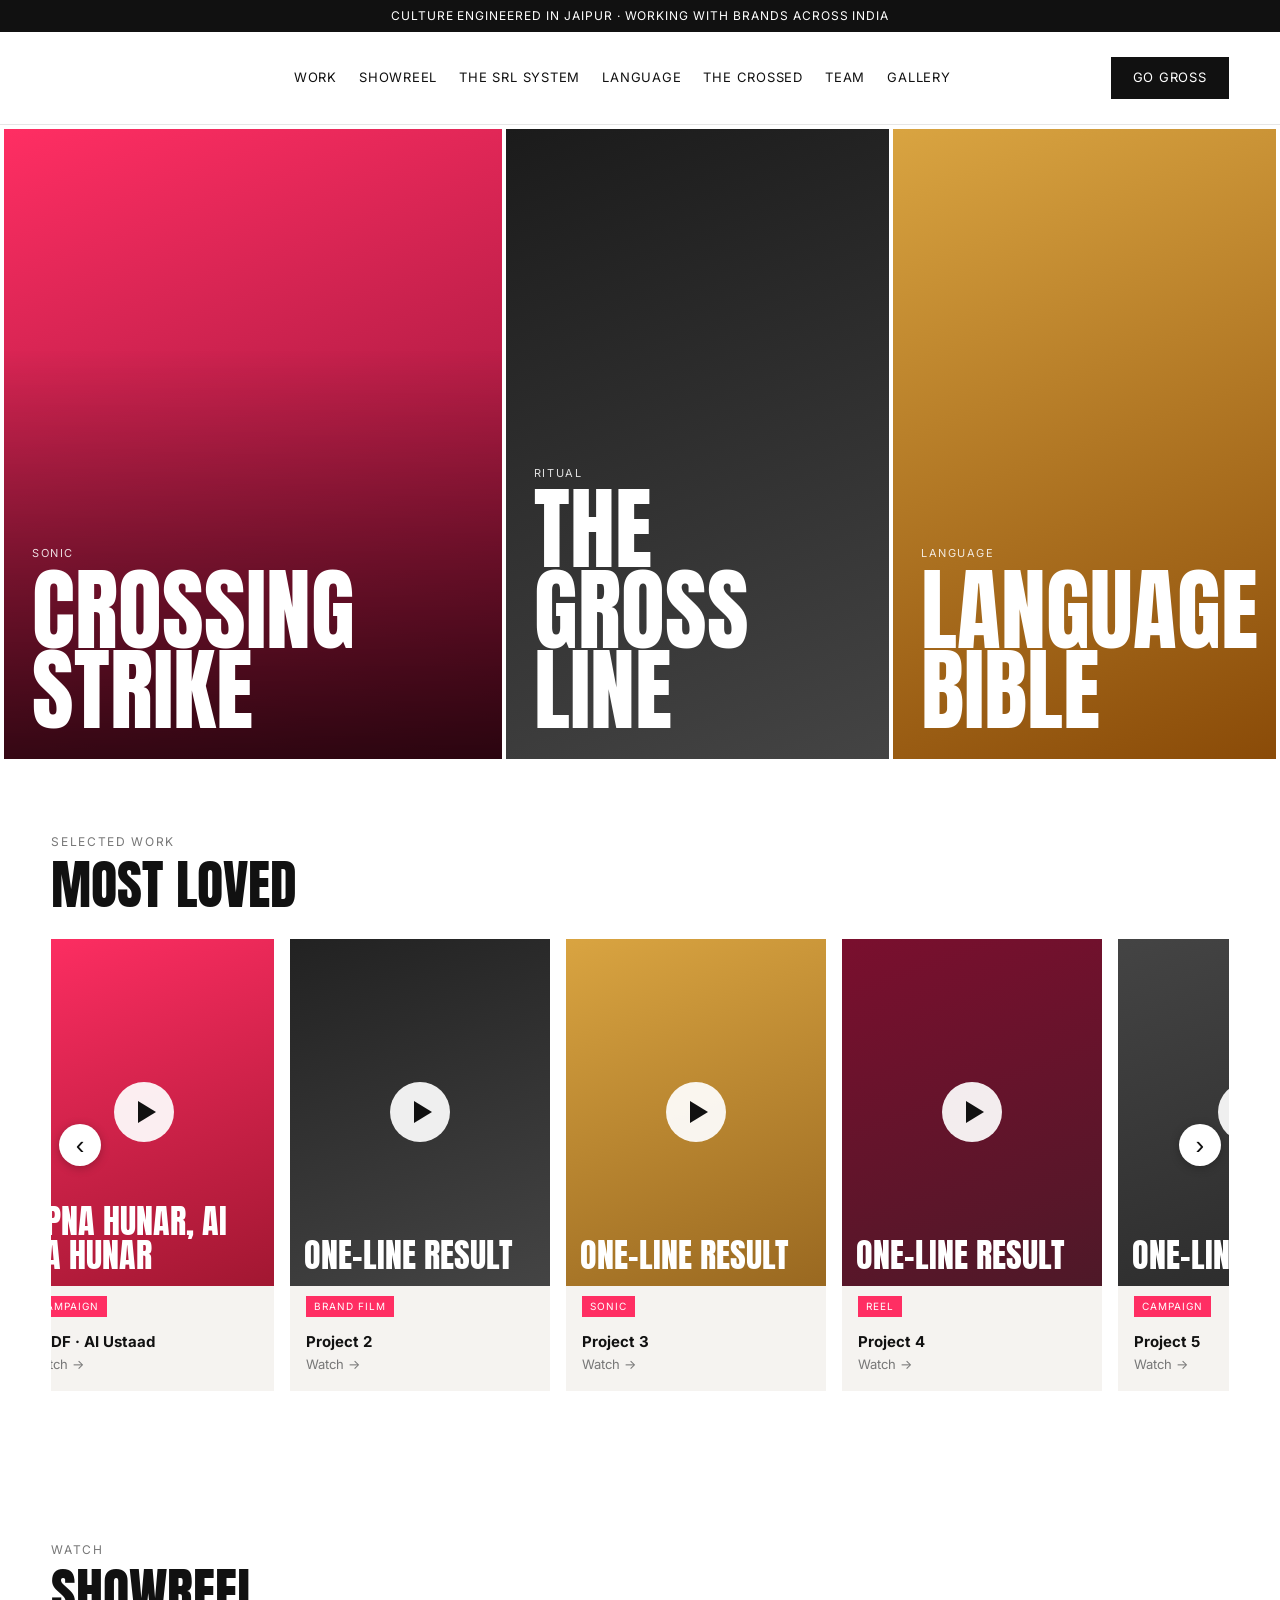
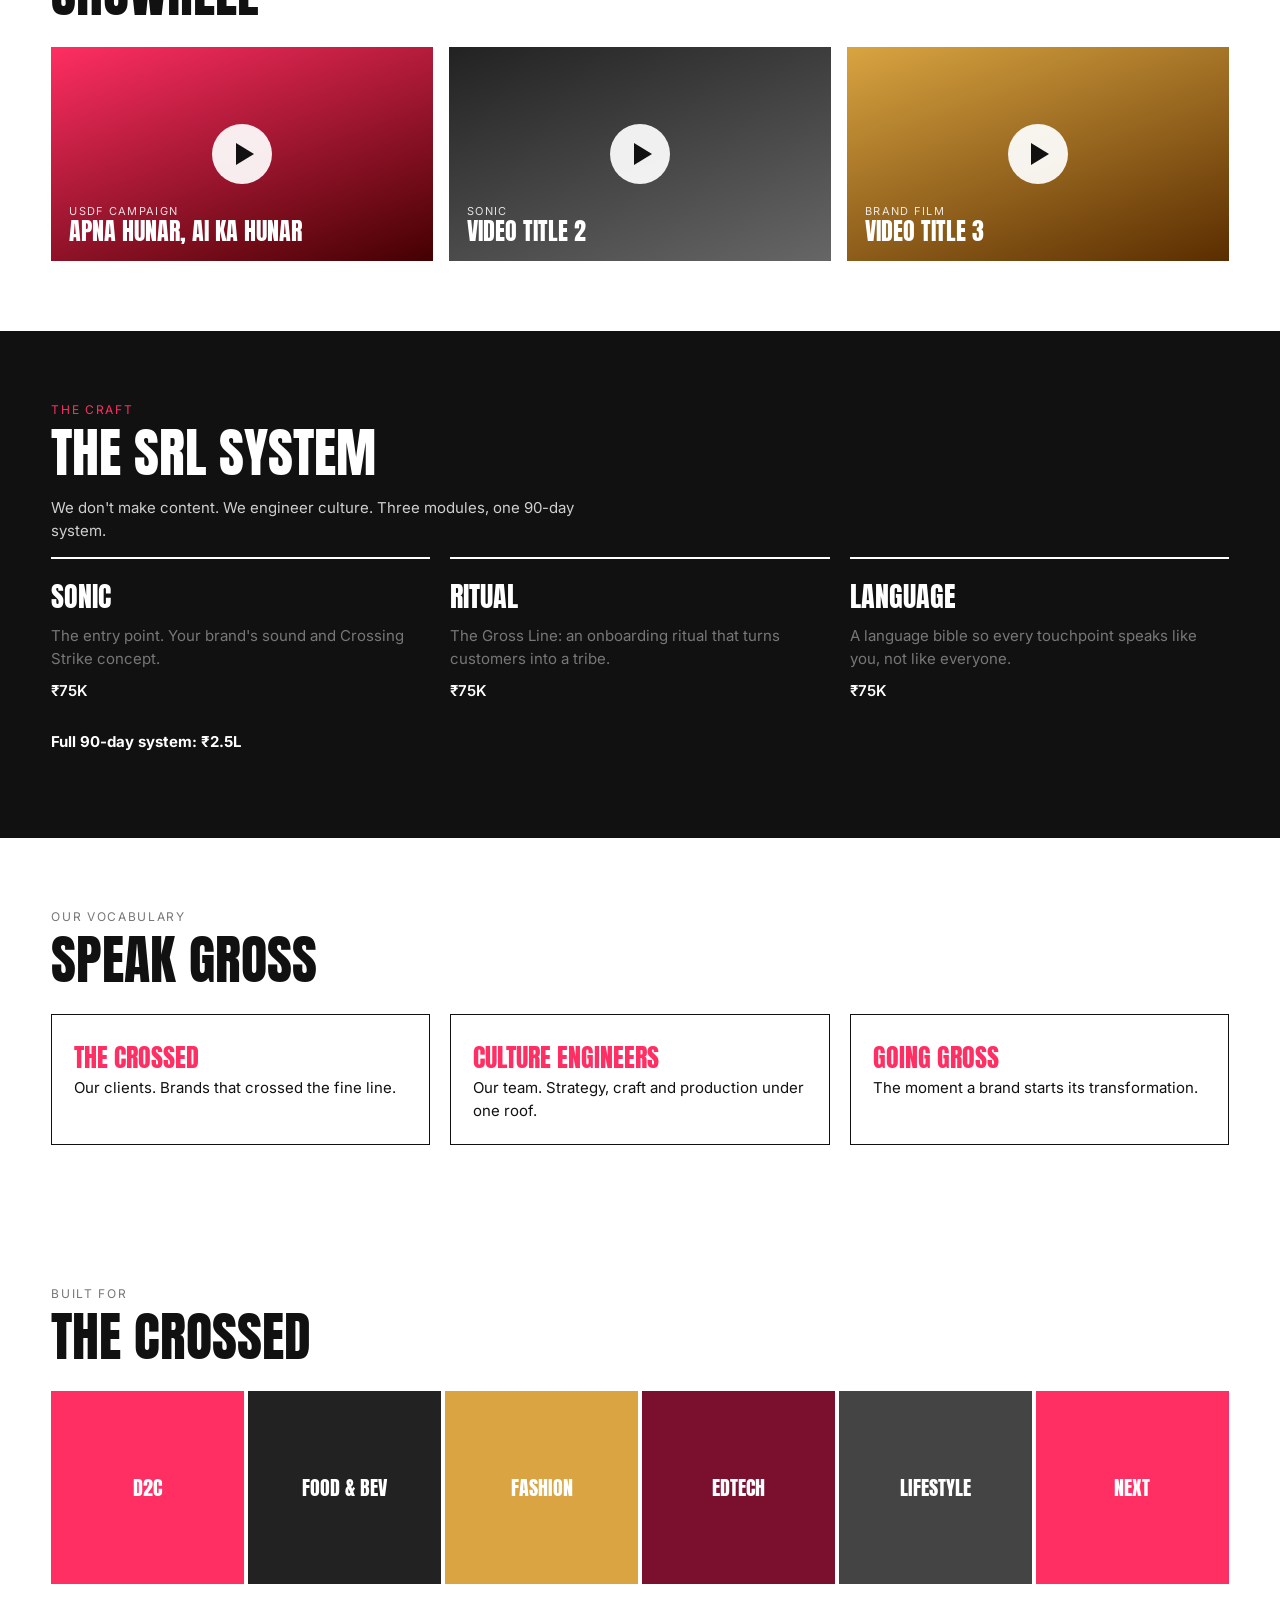
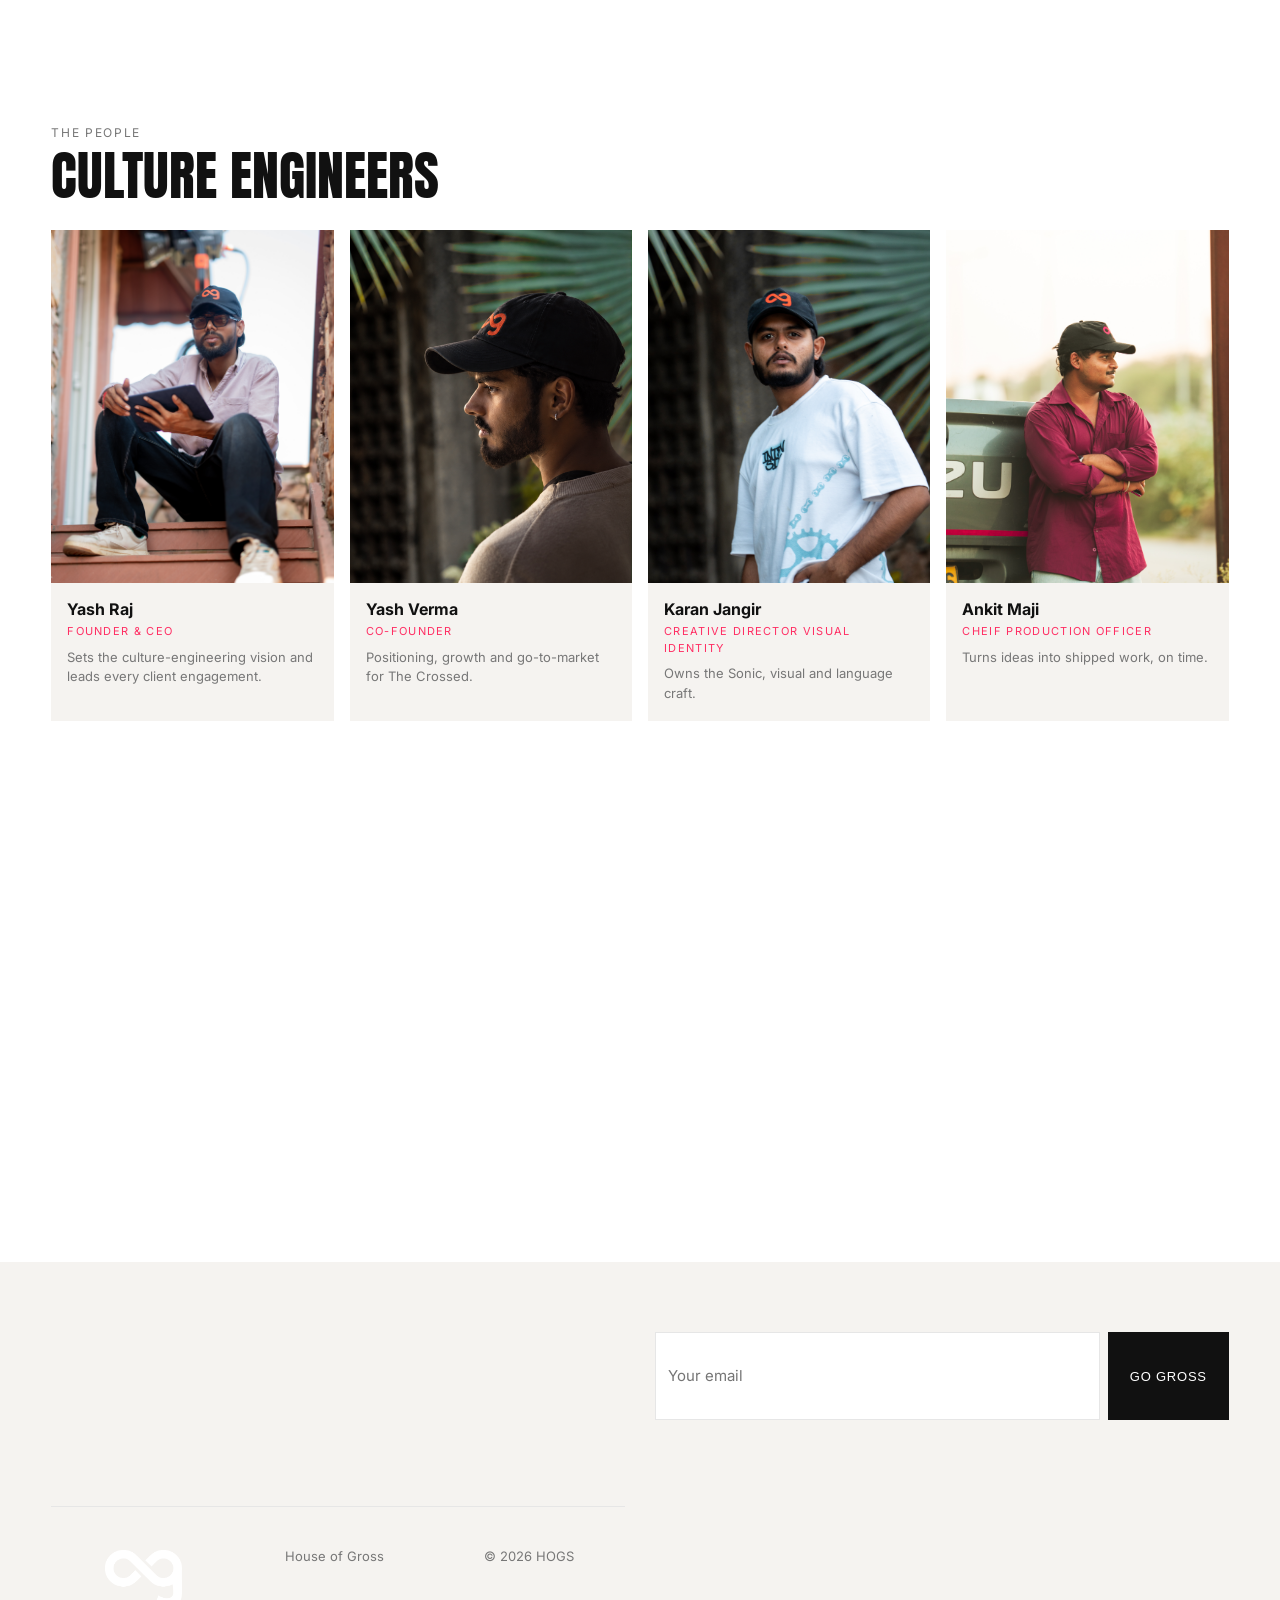
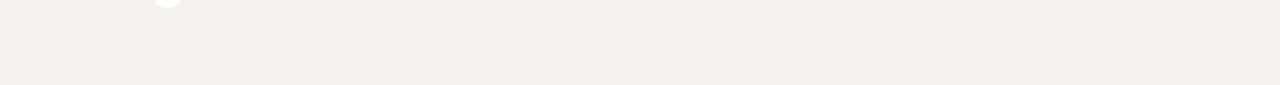
==== index.html @ 78ae7d40 "Update index.html" ====
<!DOCTYPE html>
<html lang="en"><head><meta charset="utf-8">
<meta name="viewport" content="width=device-width, initial-scale=1, viewport-fit=cover">
<title>HOGS — House of Gross | Culture Engineering Agency, Jaipur</title>
<meta name="description" content="HOGS is a brand-building and culture-engineering agency in Jaipur for D2C and fast-growing Indian brands.">
<link rel="icon" type="image/png" href="images/favicon.png?v=1">
<link href="https://fonts.googleapis.com/css2?family=Anton&family=Inter:wght@400;500;600&display=swap" rel="stylesheet">
<link rel="stylesheet" href="css/style.css?v=4"></head><body>
<div class="bar">Culture engineered in Jaipur · Working with brands across India</div>
<nav><a class="logo" href="#top"><img src="images/logo-hogs.png" alt="HOGS"></a>
<ul><li><a href="#work">Work</a></li><li><a href="#reel">Showreel</a></li><li><a href="#system">The SRL System</a></li><li><a href="#language">Language</a></li><li><a href="#crossed">The Crossed</a></li><li><a href="#team">Team</a></li> <li><a href="gallery.html">Gallery</a></li></ul>
<a class="btn" href="#contact">Go Gross</a></nav>

<div class="hero" id="top">
<a class="tile t1" style="isolation:isolate" href="https://www.youtube.com/watch?v=Y1qsWPtTbLs" data-video="Y1qsWPtTbLs"><div class="bgv" style="position:absolute;inset:0;overflow:hidden;pointer-events:none;z-index:-1"><iframe style="position:absolute;top:50%;left:50%;width:100%;height:100%;border:0;transform:translate(-50%,-50%) scale(1.9)" src="https://www.youtube-nocookie.com/embed/Y1qsWPtTbLs?autoplay=1&mute=1&loop=1&playlist=Y1qsWPtTbLs&controls=0&modestbranding=1&rel=0&playsinline=1&disablekb=1" allow="autoplay; encrypted-media" tabindex="-1" loading="lazy" title="Crossing Strike"></iframe></div><small>Sonic</small><h2>Crossing Strike</h2></a>
<a class="tile t2" href="#system"><small>Ritual</small><h2>The Gross Line</h2></a>
<a class="tile t3" href="#language"><small>Language</small><h2>Language Bible</h2></a>
</div>

<section id="work"><div class="eyebrow">Selected work</div><h2 class="sec">Most loved</h2>
<div class="car"><button class="arr l" aria-label="Previous" onclick="slide(-1)">&#8249;</button><div class="row" id="car"></div><button class="arr r" aria-label="Next" onclick="slide(1)">&#8250;</button></div>
</section>

<section id="reel"><div class="eyebrow">Watch</div><h2 class="sec">Showreel</h2><div class="vids" id="vids"></div></section>


<section id="system" class="dark"><div class="eyebrow">The craft</div><h2 class="sec">The SRL System</h2>
<p style="max-width:560px;opacity:.8;margin-top:-10px">We don't make content. We engineer culture. Three modules, one 90-day system.</p>
<div class="grid3">
<div class="mod" style="border-color:currentColor"><h3>Sonic</h3><p>The entry point. Your brand's sound and Crossing Strike concept.</p><div class="p">₹75K</div></div>
<div class="mod" style="border-color:currentColor"><h3>Ritual</h3><p>The Gross Line: an onboarding ritual that turns customers into a tribe.</p><div class="p">₹75K</div></div>
<div class="mod" style="border-color:currentColor"><h3>Language</h3><p>A language bible so every touchpoint speaks like you, not like everyone.</p><div class="p">₹75K</div></div>
</div>
<p style="margin-top:28px"><b>Full 90-day system: ₹2.5L</b></p></section>

<section id="language"><div class="eyebrow">Our vocabulary</div><h2 class="sec">Speak Gross</h2>
<div class="lang"><div><b>The Crossed</b>Our clients. Brands that crossed the fine line.</div><div><b>Culture Engineers</b>Our team. Strategy, craft and production under one roof.</div><div><b>Going Gross</b>The moment a brand starts its transformation.</div></div></section>

<section id="crossed"><div class="eyebrow">Built for</div><h2 class="sec">The Crossed</h2>
<div class="people">
<div style="background:#ff2e63">D2C</div><div style="background:#222">Food &amp; Bev</div><div style="background:#d9a441">Fashion</div><div style="background:#7a0f2e">EdTech</div><div style="background:#444">Lifestyle</div><div style="background:#ff2e63">Next</div>
</div></section>

<section id="team"><div class="eyebrow">The people</div><h2 class="sec">Culture Engineers</h2>
<div class="team">
<div class="member"><div class="ph" style="background:linear-gradient(160deg,#ff2e63,#400)"><img src="images/team/Yash.jpg" alt="Founder Name" onerror="this.remove()"></div><h3>Yash Raj</h3><div class="role">Founder & CEO</div><p>Sets the culture-engineering vision and leads every client engagement.</p></div>
<div class="member"><div class="ph" style="background:linear-gradient(160deg,#222,#666)"><img src="images/team/Yash.png" alt="CMO Name" onerror="this.remove()"></div><h3>Yash Verma</h3><div class="role">Co-Founder</div><p>Positioning, growth and go-to-market for The Crossed.</p></div>
<div class="member"><div class="ph" style="background:linear-gradient(160deg,#d9a441,#5a2d00)"><img src="images/team/Karan.jpg" alt="Creative Lead Name" onerror="this.remove()"></div><h3>Karan Jangir</h3><div class="role">Creative Director Visual Identity</div><p>Owns the Sonic, visual and language craft.</p></div>
<div class="member"><div class="ph" style="background:linear-gradient(160deg,#7a0f2e,#222)"><img src="images/team/head-of-production.jpg" alt="Production Head Name" onerror="this.remove()"></div><h3>Ankit Maji</h3><div class="role">Cheif Production Officer</div><p>Turns ideas into shipped work, on time.</p></div>
<div class="member"><div class="ph" style="background:linear-gradient(160deg,#7a0f2e,#222)"><img src="images/team/head-of-production.jpg" alt="Production Head Name" onerror="this.remove()"></div><h3>Manish Bharadwaj</h3><div class="role">Head Post-Production</div><p>Turns ideas into shipped work, on time.</p></div>
</div></section>

<section class="visit" id="contact"><div><div class="eyebrow">Visit us</div><h2 class="sec">Jaipur, India</h2><p>There is a fine line between Gross and Perfection. We help you cross it.</p></div>
<form id="lead" action="https://formspree.io/f/mljgdnjl" method="POST">
  <input type="email" name="email" placeholder="Your email" required>
  <input type="text" name="_gotcha" style="display:none" tabindex="-1" autocomplete="off">
  <button class="btn" type="submit">Go Gross</button>
  <p id="lead-msg" style="width:100%;margin:8px 0 0;font-size:13px"></p>
</form>

<footer><a class="logo" href="#top"><img src="images/logo-hogs.png" alt="HOGS"></a><span>House of Gross</span><span>© 2026 HOGS</span></footer>
<script src="js/main.js?v=3"></script>
<script src="js/dynamic.js?v=2"></script>
<script src="js/player.js?v=2"></script>
</body></html>
---- css/style.css ----
/* HOGS — edit colours here. Brand colours are the variables at the top. */
:root{--bg:#fff;--fg:#111;--mut:#777;--line:#e6e6e6;--acc:#ff2e63;--card:#f5f3f0;box-sizing:border-box;padding-top:env(safe-area-inset-top,0px);padding-bottom:env(safe-area-inset-bottom,0px)}
@media(prefers-color-scheme:dark){:root:not([data-theme="light"]){--bg:#0c0c0c;--fg:#f2f2f2;--mut:#999;--line:#262626;--card:#181818}}
:root[data-theme="dark"]{--bg:#0c0c0c;--fg:#f2f2f2;--mut:#999;--line:#262626;--card:#181818}
html{scroll-behavior:smooth;scroll-padding-top:70px}*{box-sizing:border-box}
body{margin:0;background:var(--bg);color:var(--fg);font:15px/1.5 Inter,system-ui,sans-serif}
a{color:inherit;text-decoration:none}
.bar{background:var(--fg);color:var(--bg);text-align:center;font-size:12px;letter-spacing:.08em;padding:7px;text-transform:uppercase}
nav{position:sticky;top:0;z-index:5;background:var(--bg);border-bottom:1px solid var(--line);display:flex;align-items:center;justify-content:space-between;padding:14px 4vw;gap:12px;flex-wrap:wrap}
.logo img{height:64px;width:auto;display:block}
.logo{font:26px Anton,Impact,sans-serif;letter-spacing:.04em}.logo b{color:var(--acc)}
nav ul{display:flex;gap:22px;list-style:none;margin:0;padding:0;font-size:13px;text-transform:uppercase;letter-spacing:.06em}
nav ul a:hover{color:var(--acc)}
.btn{display:inline-block;background:var(--fg);color:var(--bg);padding:11px 22px;font-size:13px;letter-spacing:.06em;text-transform:uppercase;border:0;cursor:pointer}
.btn:hover{background:var(--acc);color:#fff}
.hero{display:grid;grid-template-columns:1.3fr 1fr 1fr;gap:4px;padding:4px}
.tile{position:relative;min-height:70vh;display:flex;flex-direction:column;justify-content:flex-end;padding:28px;color:#fff;overflow:hidden}
.tile h2{font:clamp(48px,7vw,96px)/.9 Anton,Impact,sans-serif;margin:0;text-transform:uppercase}
.tile small{letter-spacing:.14em;text-transform:uppercase;font-size:11px;opacity:.85;margin-bottom:8px}
.t1{background:linear-gradient(160deg,#ff2e63,#7a0f2e)}.t2{background:linear-gradient(160deg,#1b1b1b,#444)}.t3{background:linear-gradient(160deg,#d9a441,#8a4b08)}
.tile:hover{filter:brightness(1.1)}
section{padding:70px 4vw}
.eyebrow{font-size:12px;letter-spacing:.14em;text-transform:uppercase;color:var(--mut)}
h2.sec{font:clamp(32px,4.5vw,54px)/1 Anton,Impact,sans-serif;text-transform:uppercase;margin:6px 0 28px}
.row{display:flex;gap:16px;overflow-x:auto;padding-bottom:10px}
.card{flex:0 0 260px;background:var(--card);padding:0 0 16px}
.ph{aspect-ratio:3/4;display:flex;align-items:flex-end;padding:14px;color:#fff;font:34px/1 Anton,Impact,sans-serif;text-transform:uppercase}
.card h3{margin:14px 16px 2px;font-size:15px}.card p{margin:0 16px;color:var(--mut);font-size:13px}
.tag{display:inline-block;margin:10px 16px 0;font-size:10px;letter-spacing:.1em;background:var(--acc);color:#fff;padding:3px 8px;text-transform:uppercase}
.grid3{display:grid;grid-template-columns:repeat(3,1fr);gap:20px}
.mod{border-top:2px solid var(--fg);padding-top:16px}.mod h3{font:28px Anton,Impact,sans-serif;text-transform:uppercase;margin:0 0 8px}
.mod p{color:var(--mut);margin:0 0 10px}.mod .p{font-weight:600}
.dark{background:var(--fg);color:var(--bg)}.dark .eyebrow{color:var(--acc)}
.lang{display:grid;grid-template-columns:repeat(3,1fr);gap:20px;margin-top:20px}
.lang div{border:1px solid currentColor;padding:22px;opacity:.95}.lang b{font:26px Anton,Impact,sans-serif;text-transform:uppercase;display:block;color:var(--acc)}
.people{display:grid;grid-template-columns:repeat(6,1fr);gap:4px}
.people div{aspect-ratio:1;display:flex;align-items:center;justify-content:center;text-align:center;padding:10px;font:20px/1.1 Anton,Impact,sans-serif;text-transform:uppercase;color:#fff}
.team{display:grid;grid-template-columns:repeat(4,1fr);gap:16px}
.member{background:var(--card)}.member .ph{aspect-ratio:4/5;font-size:64px;justify-content:center;align-items:center}
.member h3{margin:14px 16px 2px;font-size:16px}.member .role{margin:0 16px;color:var(--acc);font-size:11px;letter-spacing:.12em;text-transform:uppercase}.member p{margin:8px 16px 18px;color:var(--mut);font-size:13px}
.vids{display:grid;grid-template-columns:repeat(3,1fr);gap:16px}
.vid{position:relative;aspect-ratio:16/9;display:flex;flex-direction:column;justify-content:flex-end;padding:18px;color:#fff;overflow:hidden}
.vid:hover{filter:brightness(1.15)}.vid b{font:24px/1 Anton,Impact,sans-serif;text-transform:uppercase}.vid small{font-size:11px;letter-spacing:.12em;text-transform:uppercase;opacity:.85}
.play{position:absolute;top:50%;left:50%;width:60px;height:60px;margin:-30px 0 0 -30px;border-radius:50%;background:rgba(255,255,255,.92);display:flex;align-items:center;justify-content:center}
.play:after{content:"";border-left:18px solid #111;border-top:11px solid transparent;border-bottom:11px solid transparent;margin-left:5px}
.car{position:relative}.arr{position:absolute;top:40%;z-index:2;width:42px;height:42px;border-radius:50%;border:0;background:var(--bg);color:var(--fg);font-size:26px;line-height:1;cursor:pointer;box-shadow:0 2px 10px rgba(0,0,0,.25)}.arr.l{left:8px}.arr.r{right:8px}.arr:hover{background:var(--acc);color:#fff}
.row{scrollbar-width:none;will-change:scroll-position}.card{transition:transform .4s ease}.card:hover{transform:translateY(-4px)}.row::-webkit-scrollbar{display:none}.card{display:block}
.mv{position:relative;background-size:200% 200%;animation:drift 6s ease-in-out infinite alternate}@keyframes drift{from{background-position:0 0}to{background-position:100% 100%}}
@media(prefers-reduced-motion:reduce){.mv{animation:none}}
.visit{display:grid;grid-template-columns:1fr 1fr;gap:30px;background:var(--card)}
form{display:flex;gap:8px;flex-wrap:wrap}input{flex:1;min-width:200px;padding:12px;border:1px solid var(--line);background:var(--bg);color:var(--fg);font:inherit}
footer{padding:40px 4vw;border-top:1px solid var(--line);display:flex;justify-content:space-between;flex-wrap:wrap;gap:16px;color:var(--mut);font-size:13px}
footer .logo{color:var(--fg)}
@media(max-width:800px){.vids{grid-template-columns:1fr}.team{grid-template-columns:repeat(2,1fr)}.hero,.grid3,.lang,.visit{grid-template-columns:1fr}.tile{min-height:50vh}.people{grid-template-columns:repeat(3,1fr)}nav ul{display:none}}
.member .ph{padding:0;overflow:hidden}.member .ph img{width:100%;height:100%;object-fit:cover;display:block}
/* ===== ANIMATIONS ===== */

/* scroll reveal (class JS add karta hai) */
.rv{opacity:0;transform:translateY(40px);
  transition:opacity .8s cubic-bezier(.2,.7,.2,1),transform .8s cubic-bezier(.2,.7,.2,1);
  transition-delay:var(--d,0s)}
.rv.in{opacity:1;transform:none}

/* hero tiles load-in */
@keyframes rise{from{opacity:0;transform:translateY(60px)}to{opacity:1;transform:none}}
.tile{animation:rise 1s cubic-bezier(.2,.7,.2,1) both}
.tile:nth-child(2){animation-delay:.15s}
.tile:nth-child(3){animation-delay:.3s}
.tile h2{transition:transform .5s cubic-bezier(.2,.7,.2,1)}
.tile:hover h2{transform:translateX(12px)}

/* nav: shrink + shadow on scroll */
nav{transition:padding .3s ease,box-shadow .3s ease}
.logo img{transition:height .3s ease}
nav.s{padding-top:6px;padding-bottom:6px;box-shadow:0 6px 24px rgba(0,0,0,.25)}
nav.s .logo img{height:44px}

/* nav link underline */
nav ul a{position:relative}
nav ul a:after{content:"";position:absolute;left:0;bottom:-4px;height:2px;width:0;background:var(--acc);transition:width .3s ease}
nav ul a:hover:after{width:100%}

/* buttons */
.btn{transition:background .25s ease,transform .25s ease}
.btn:hover{transform:translateY(-2px)}

/* play button pulse */
@keyframes pulse{0%{box-shadow:0 0 0 0 rgba(255,255,255,.55)}100%{box-shadow:0 0 0 22px rgba(255,255,255,0)}}
.play{animation:pulse 2s ease-out infinite}

/* team + video hover */
.member .ph img,.member .ph{transition:transform .6s ease}
.member:hover .ph img{transform:scale(1.06)}
.vid{transition:filter .3s ease}

/* scroll progress bar */
#pg{position:fixed;top:0;left:0;height:3px;width:0;background:var(--acc);z-index:99}

@media(prefers-reduced-motion:reduce){
  .tile,.play{animation:none}
  .rv{opacity:1;transform:none;transition:none}
}
/* ===== CLICK BURST ===== */
.ck{position:fixed;pointer-events:none;z-index:9999;left:0;top:0}

/* expanding ring */
.ck-ring{width:12px;height:12px;margin:-6px 0 0 -6px;border:2px solid var(--acc);border-radius:50%;
  animation:ckring .7s cubic-bezier(.2,.7,.2,1) forwards}
@keyframes ckring{to{transform:scale(7);opacity:0;border-width:1px}}

/* soft glow */
.ck-glow{width:50px;height:50px;margin:-25px 0 0 -25px;border-radius:50%;
  background:radial-gradient(circle,rgba(255,46,99,.45),transparent 70%);
  animation:ckglow .6s ease-out forwards}
@keyframes ckglow{from{transform:scale(.3);opacity:1}to{transform:scale(2.2);opacity:0}}

/* flying particles */
.ck-dot{width:7px;height:7px;margin:-3.5px 0 0 -3.5px;border-radius:50%;
  animation:ckdot .75s cubic-bezier(.1,.7,.3,1) forwards}
@keyframes ckdot{to{transform:translate(var(--x),var(--y)) scale(0);opacity:0}}

@media(prefers-reduced-motion:reduce){.ck{display:none}}

.tile:has(.bgv):after{content:"";position:absolute;inset:0;background:linear-gradient(transparent 35%,rgba(0,0,0,.65));z-index:0}
.tile small,.tile h2{position:relative;z-index:1}
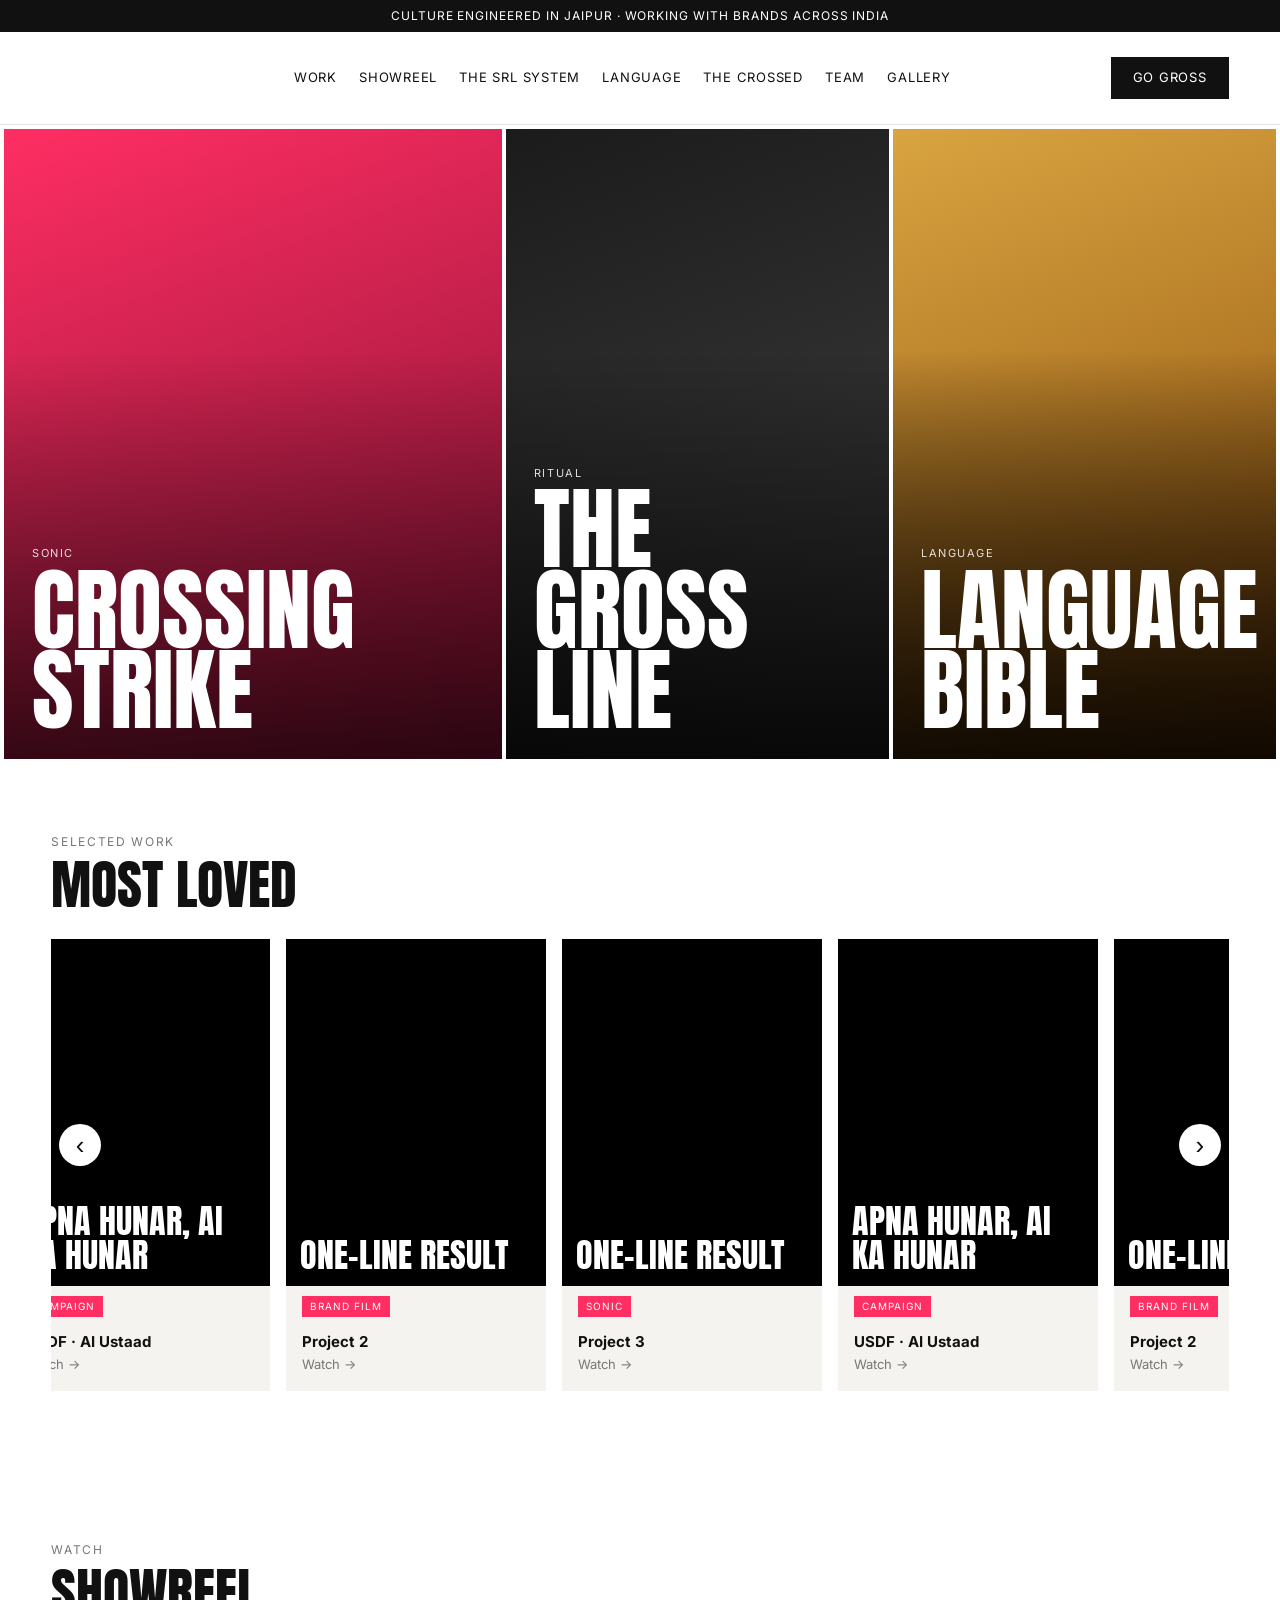
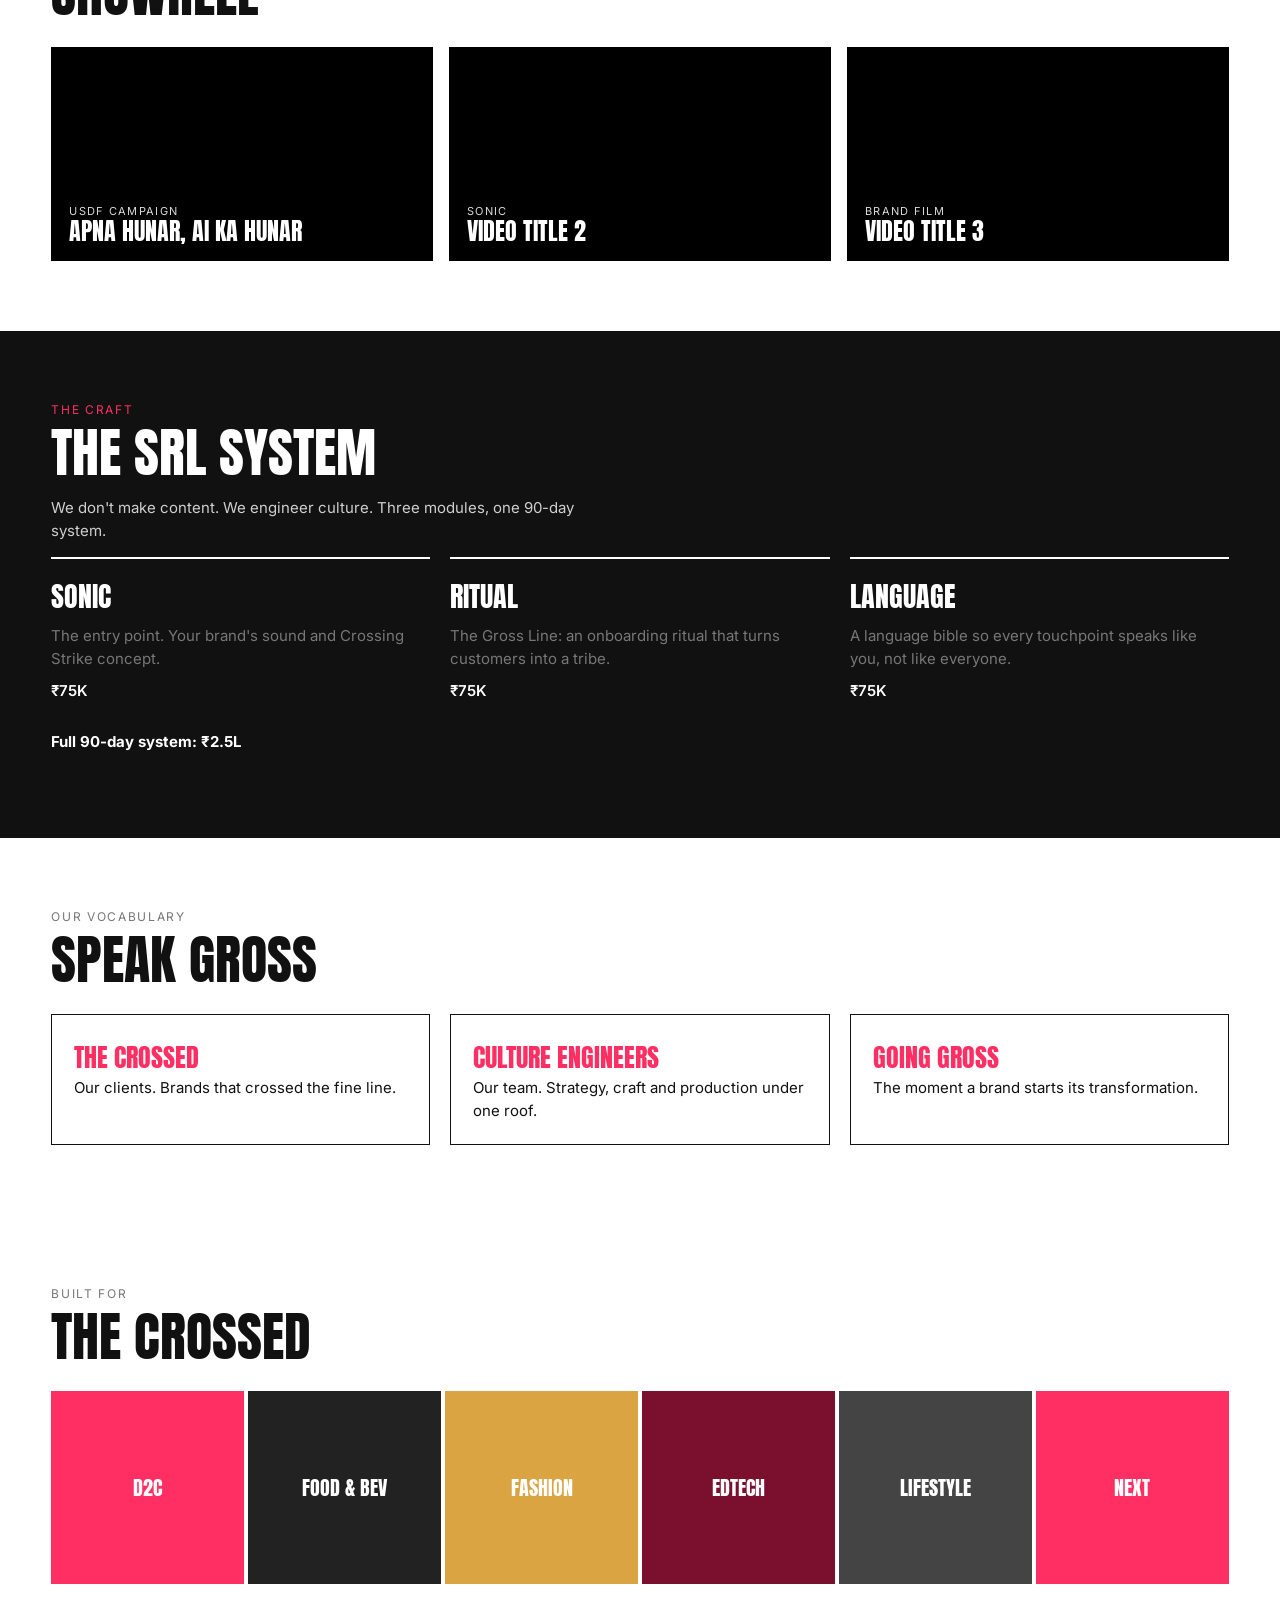
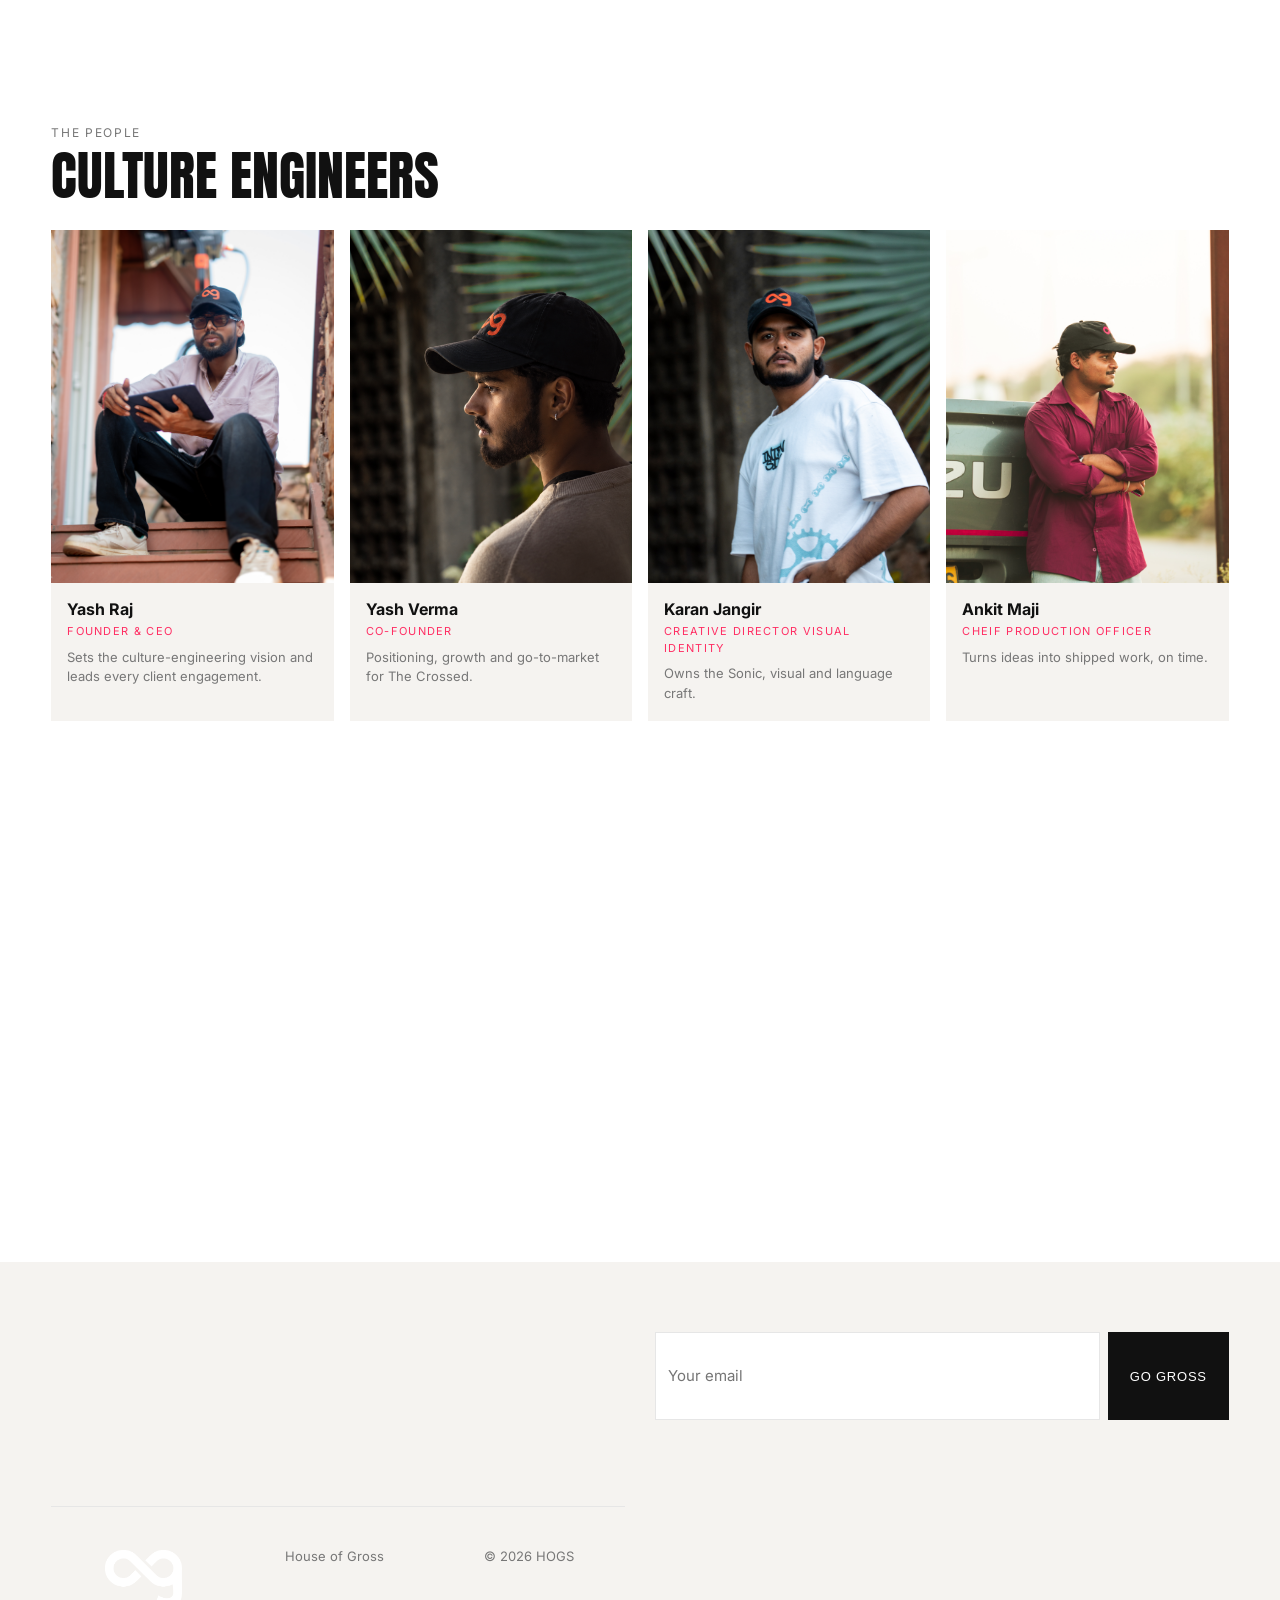
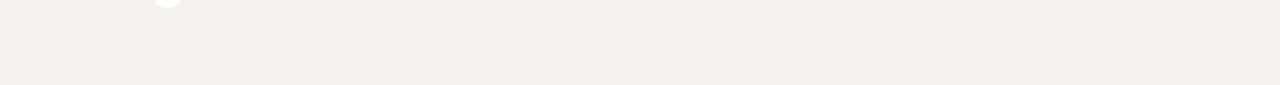
==== commit 81f5daa4: "Update index.html" ====
--- a/index.html
+++ b/index.html
@@ -61,5 +61,5 @@
 <footer><a class="logo" href="#top"><img src="images/logo-hogs.png" alt="HOGS"></a><span>House of Gross</span><span>© 2026 HOGS</span></footer>
 <script src="js/main.js?v=3"></script>
 <script src="js/dynamic.js?v=2"></script>
-<script src="js/player.js?v=2"></script>
+<script src="js/player.js?v=5"></script>
 </body></html>
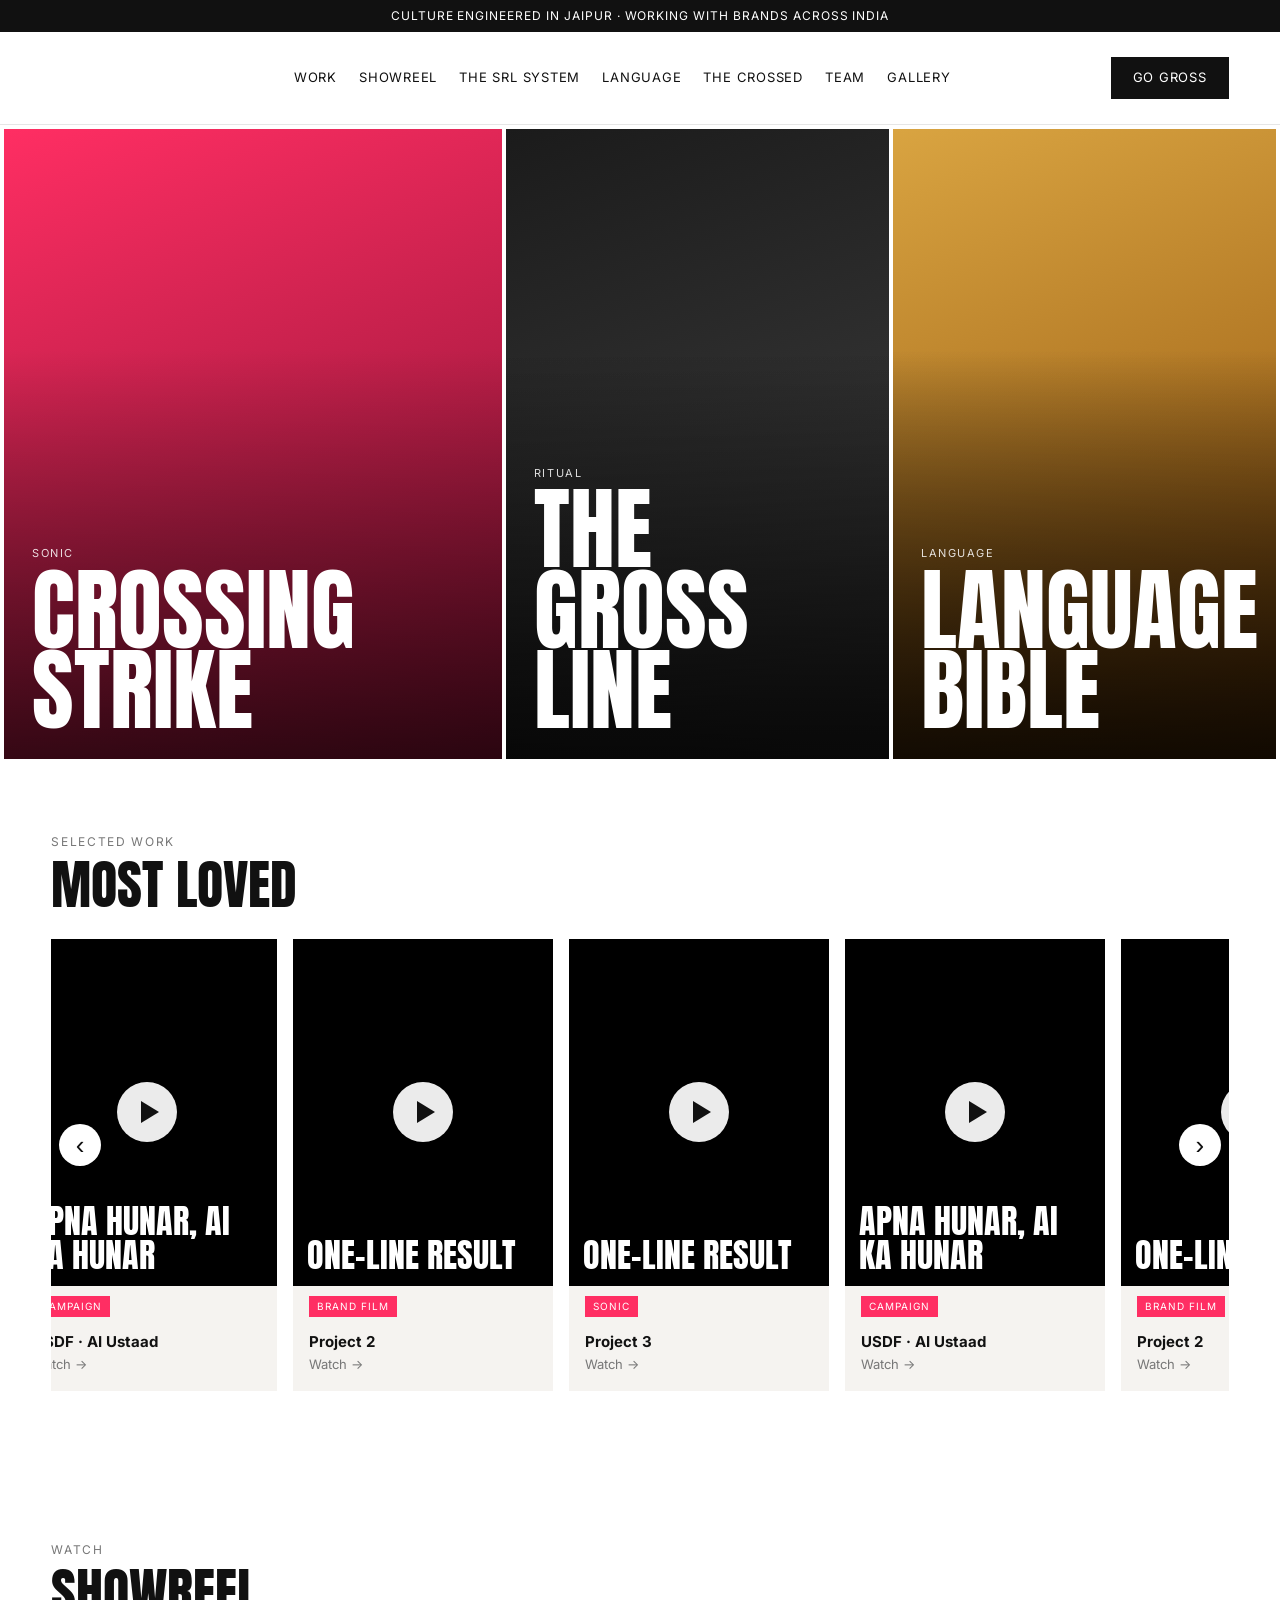
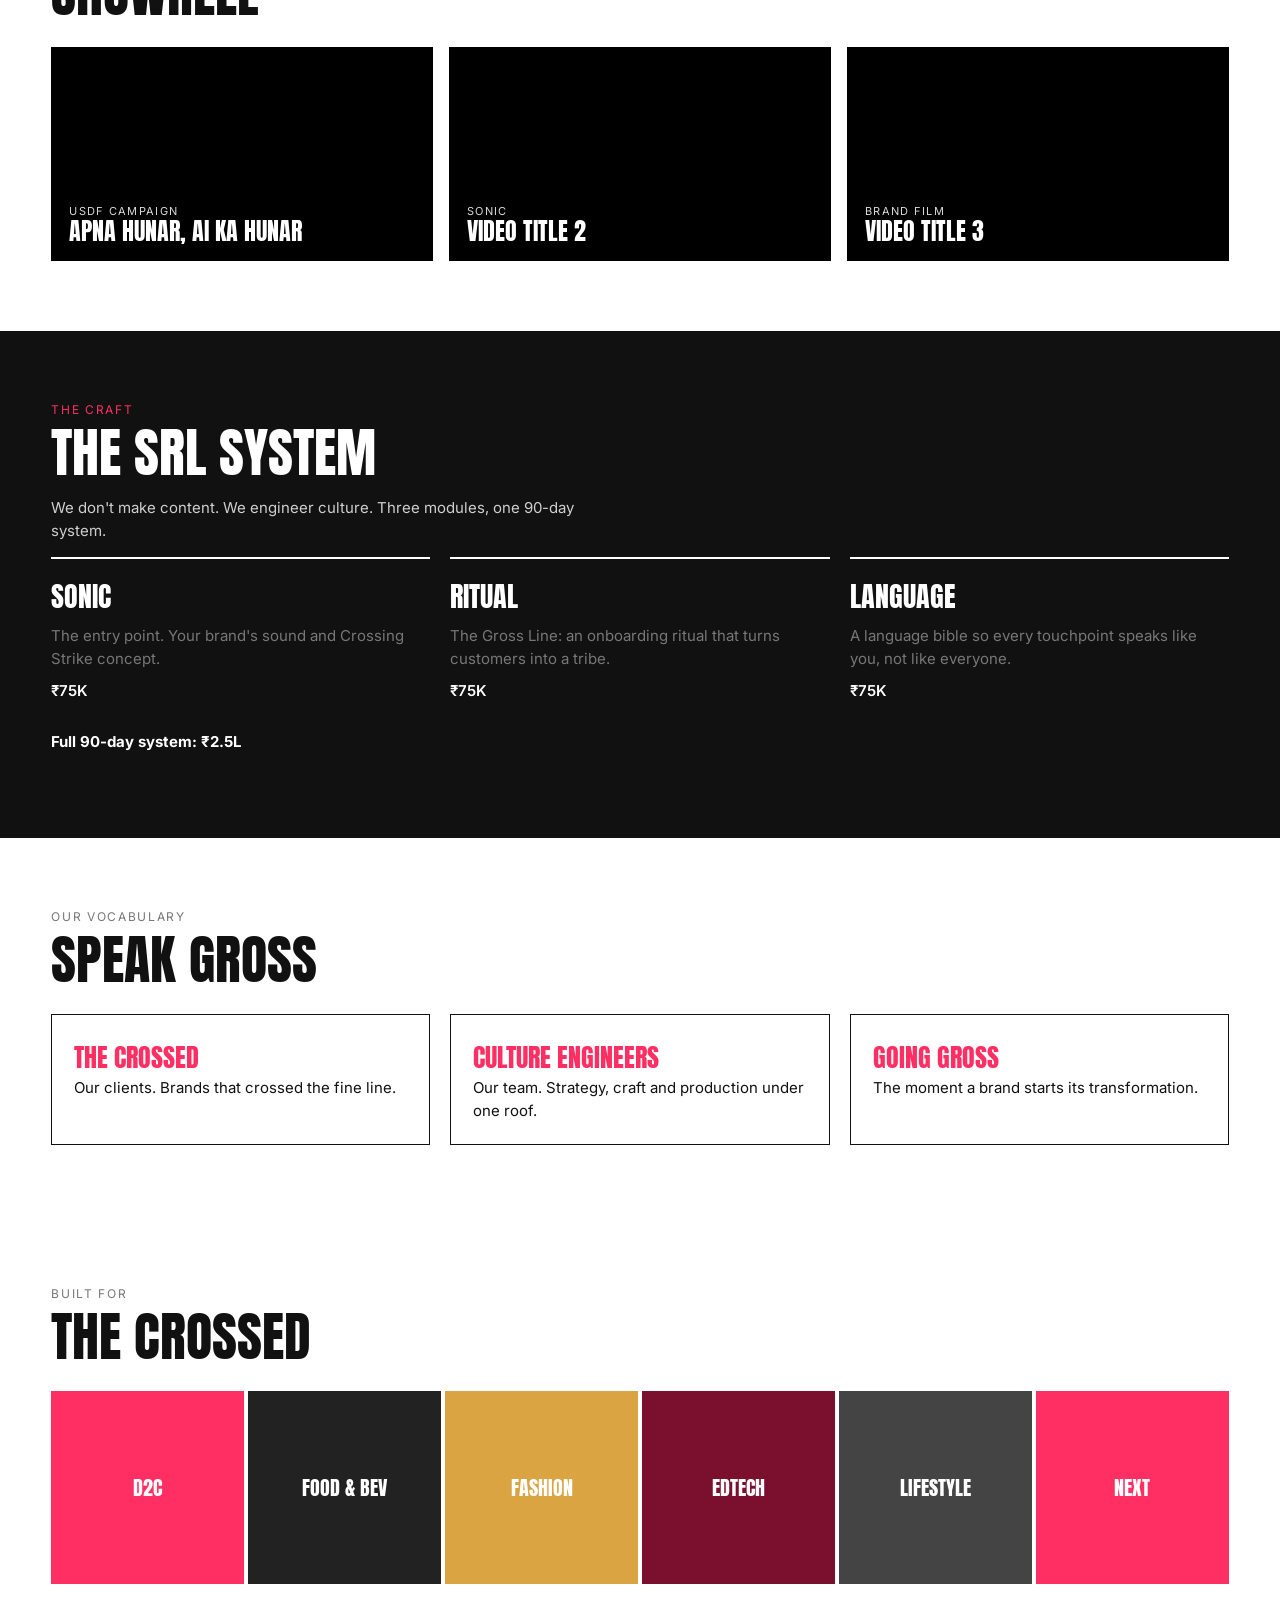
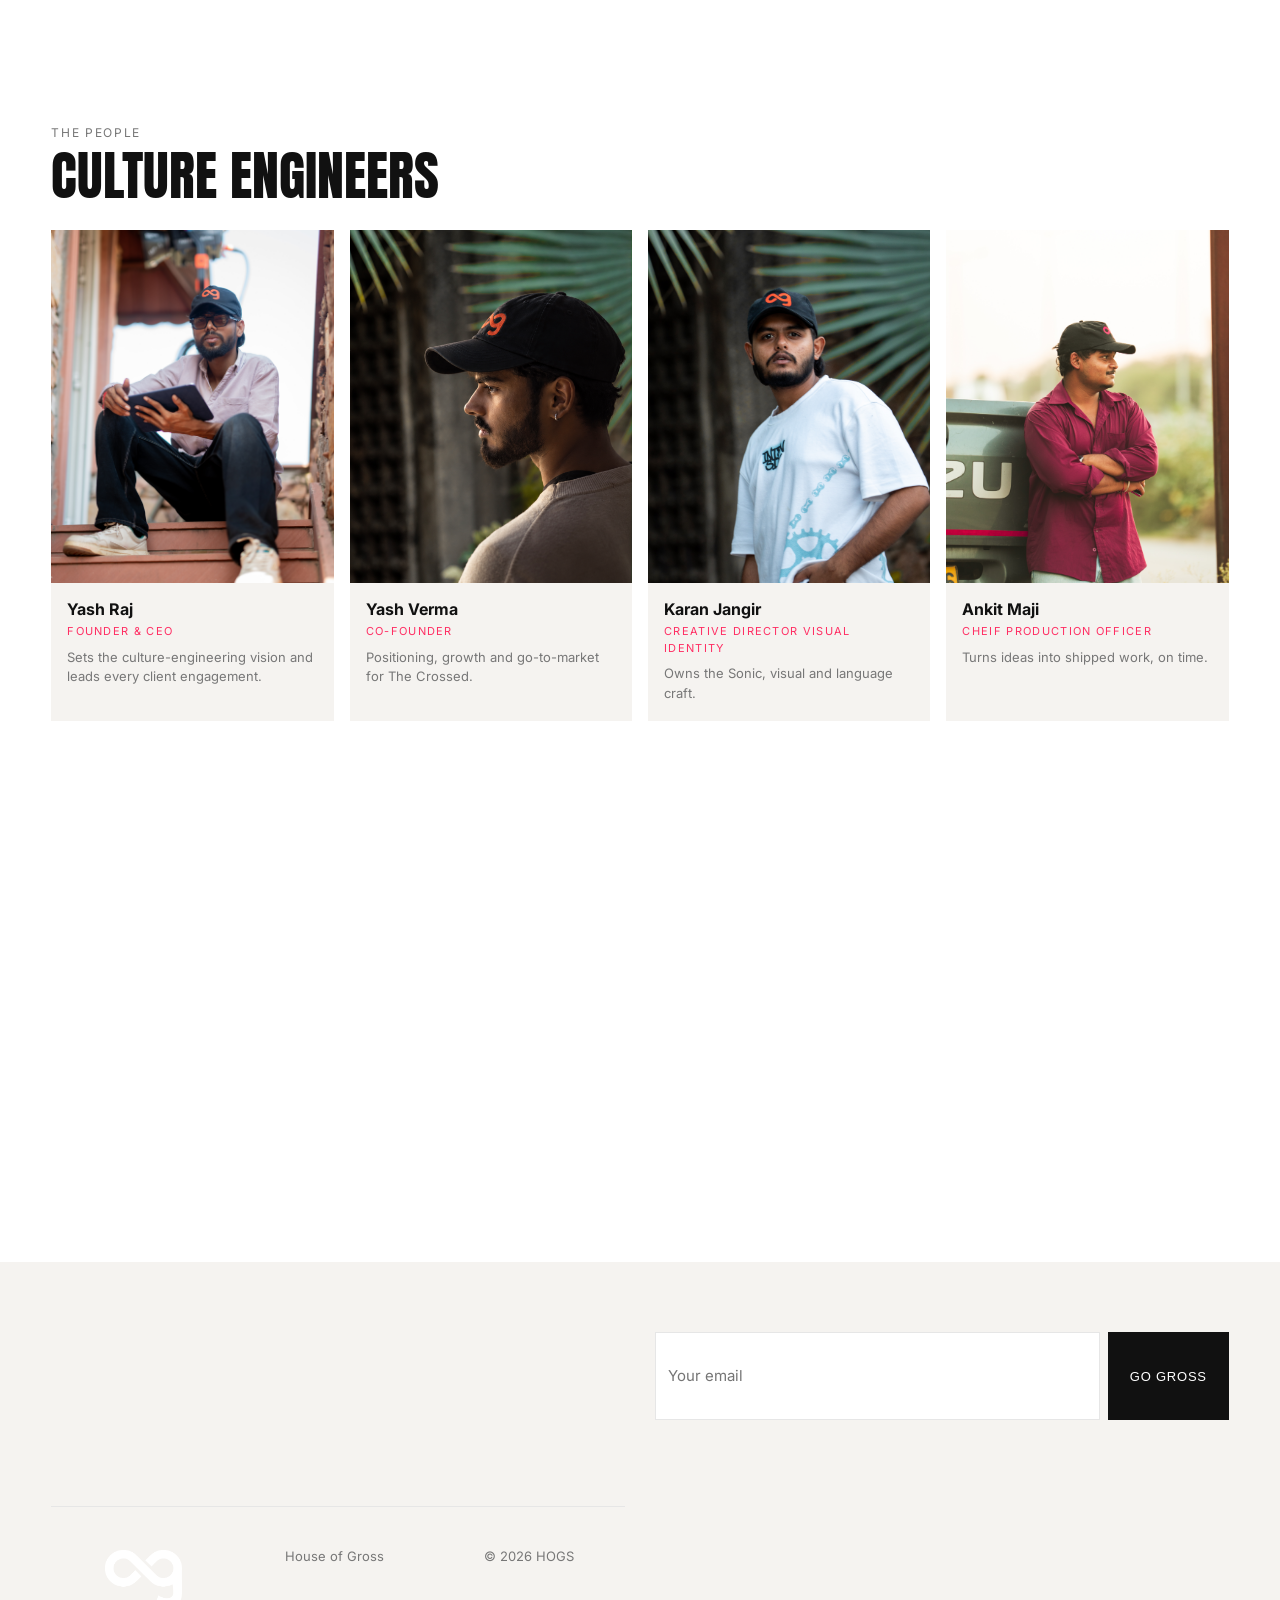
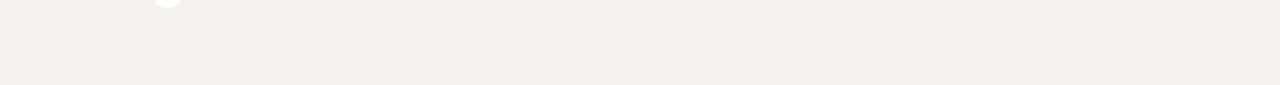
==== commit 0fbd3136: "Update index.html" ====
--- a/index.html
+++ b/index.html
@@ -61,5 +61,5 @@
 <footer><a class="logo" href="#top"><img src="images/logo-hogs.png" alt="HOGS"></a><span>House of Gross</span><span>© 2026 HOGS</span></footer>
 <script src="js/main.js?v=3"></script>
 <script src="js/dynamic.js?v=2"></script>
-<script src="js/player.js?v=5"></script>
+<script src="js/player.js?v=6"></script>
 </body></html>
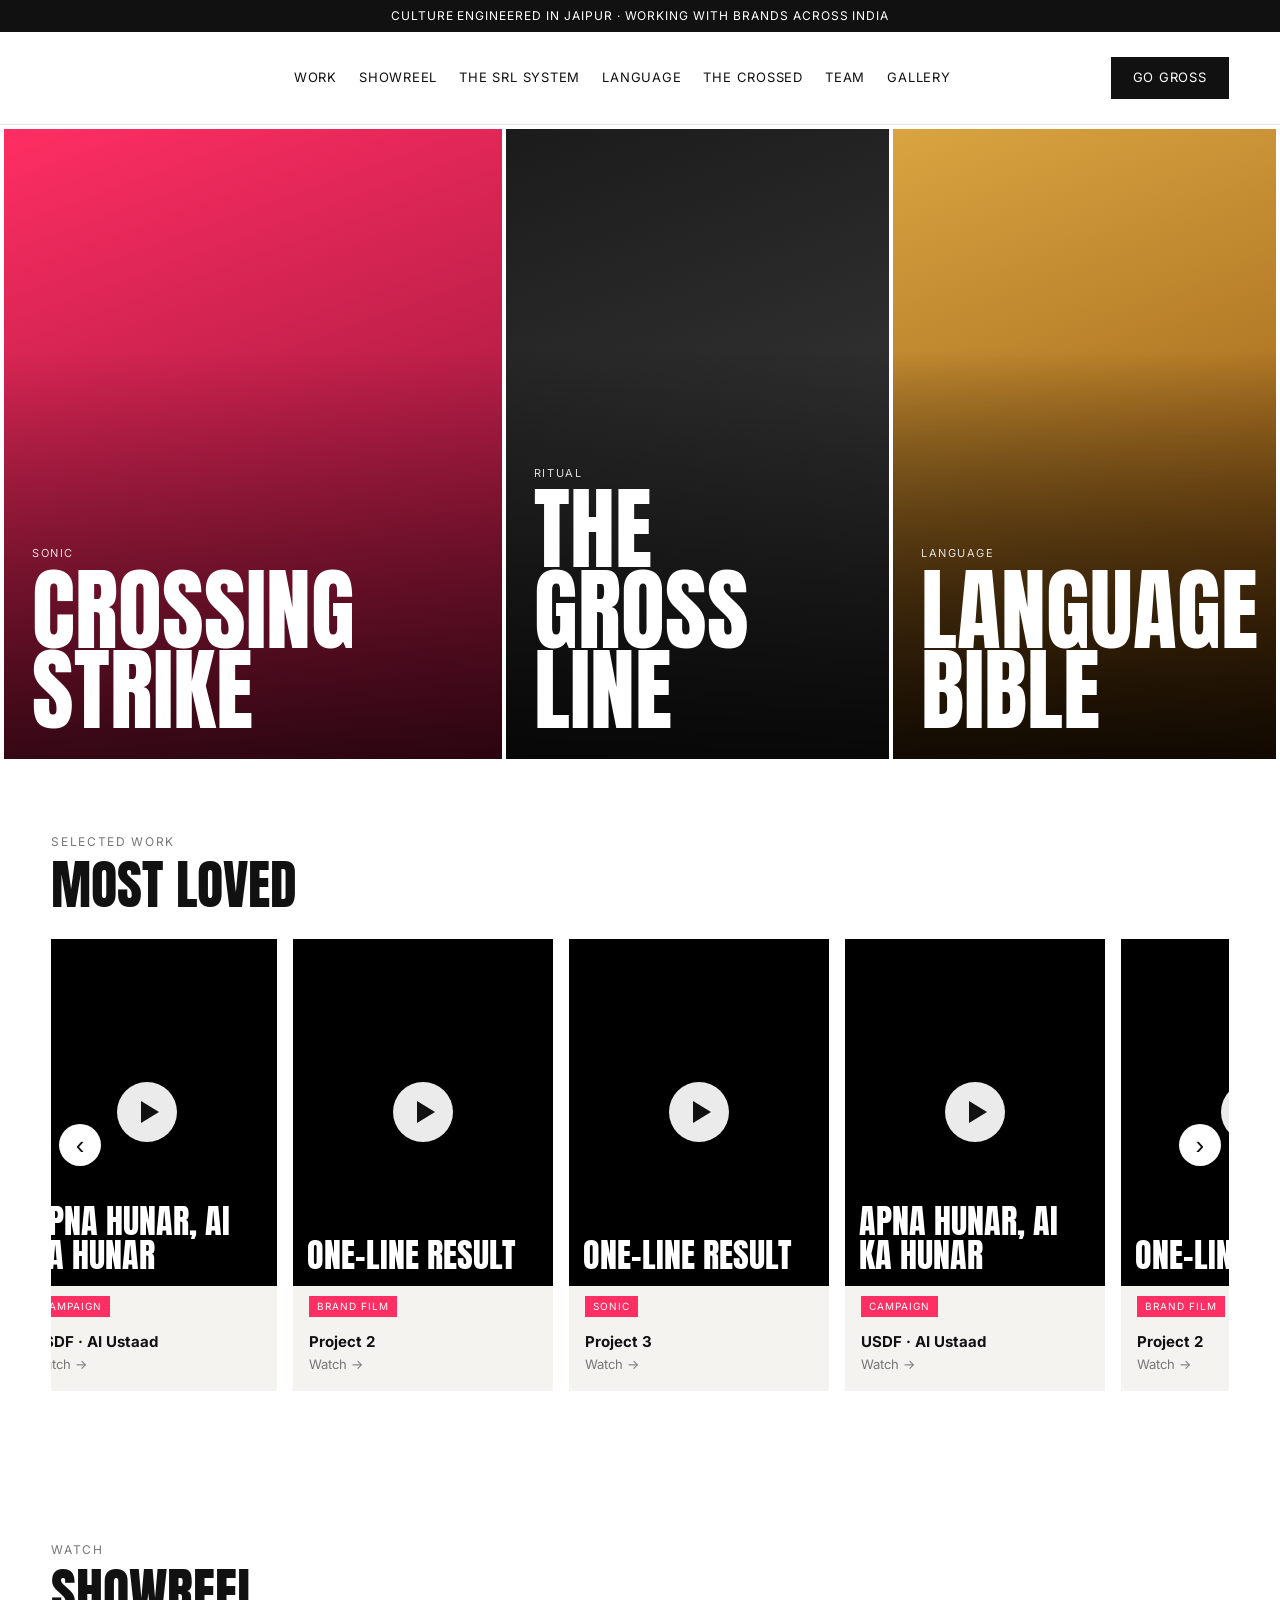
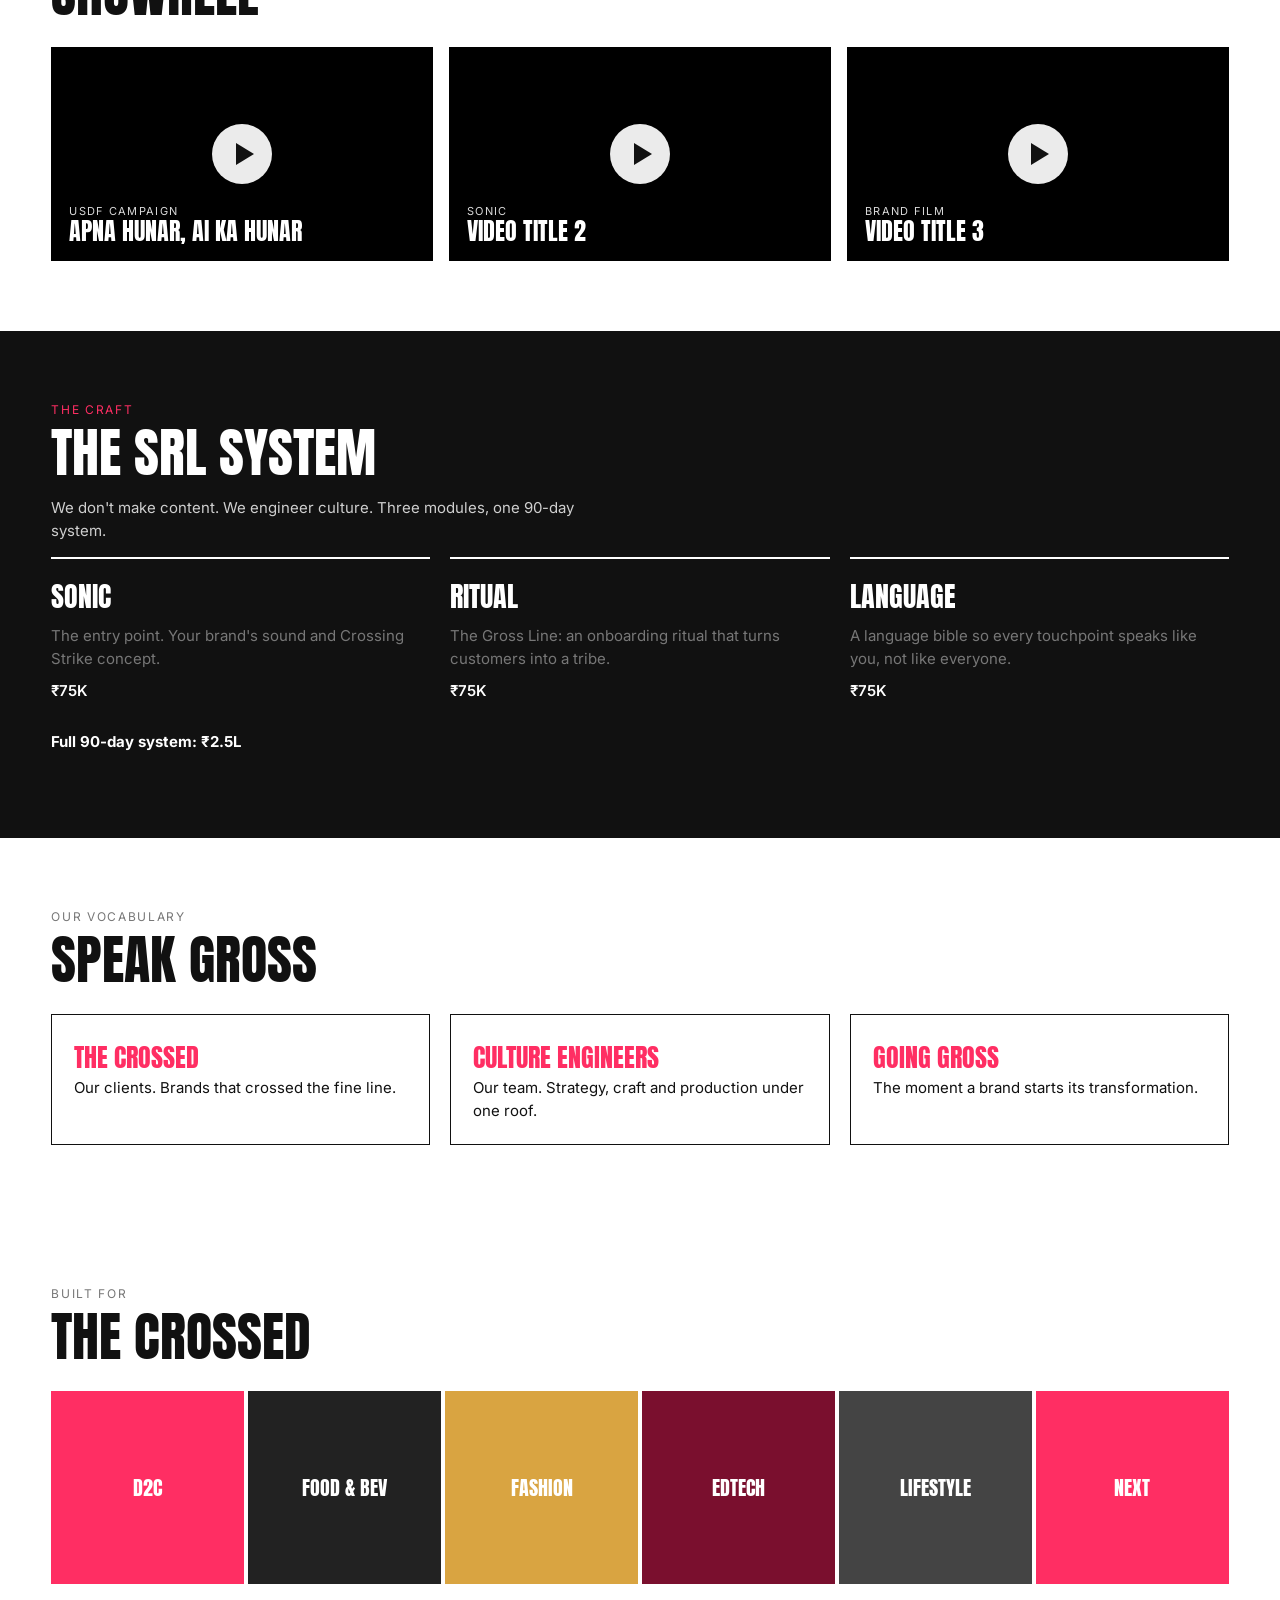
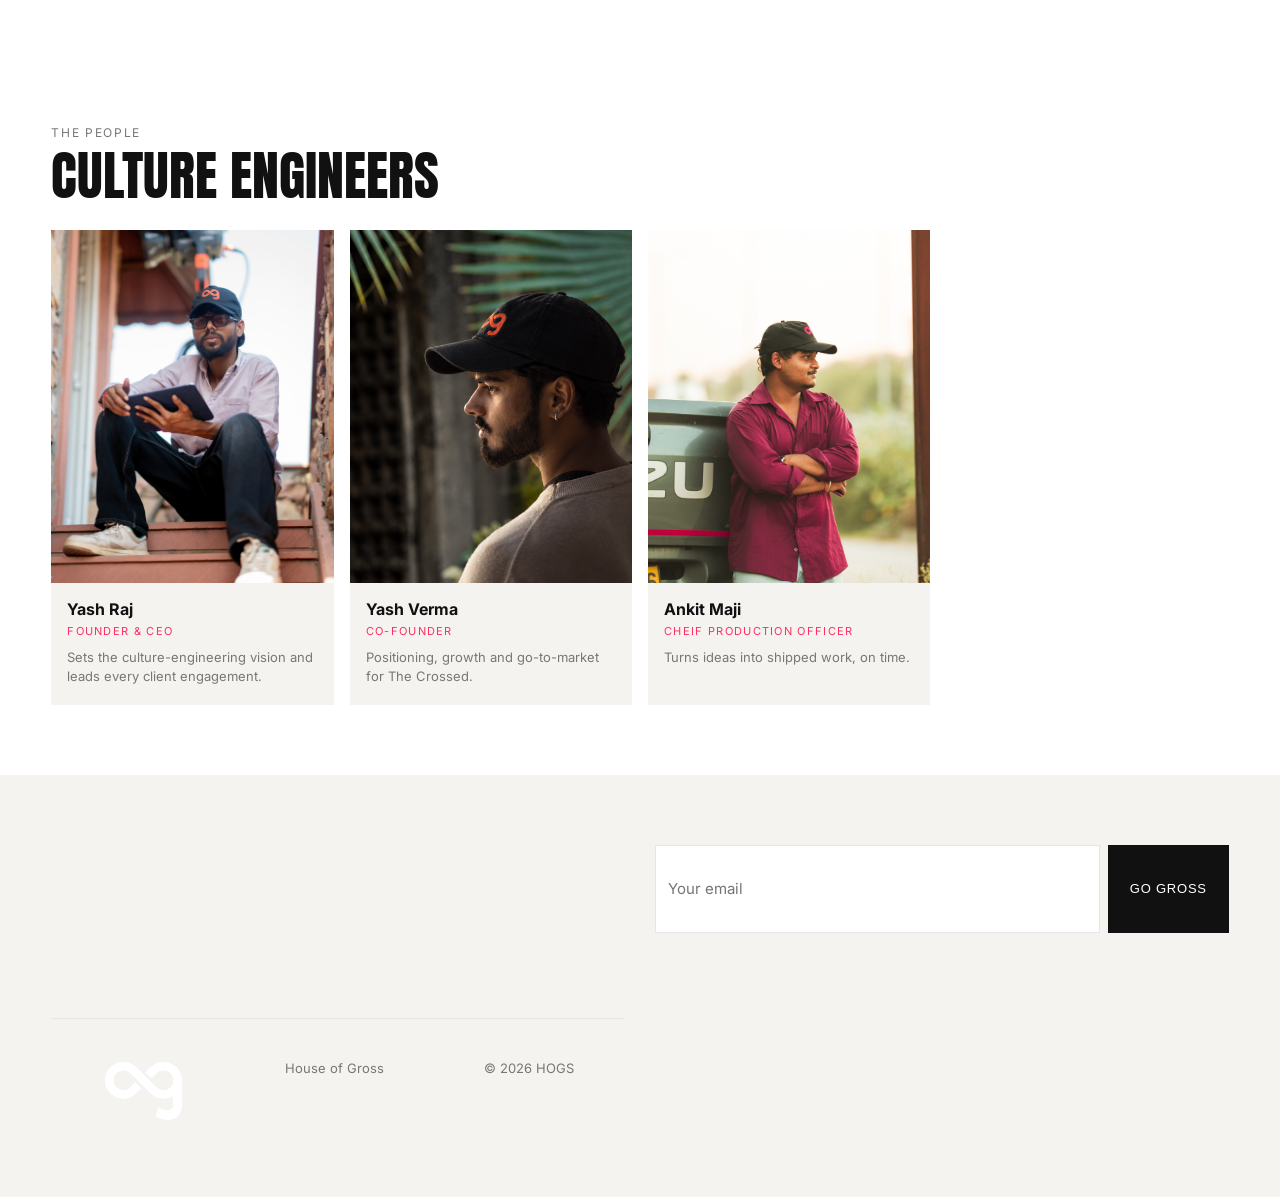
==== commit 4dd5d455: "Update index.html" ====
--- a/index.html
+++ b/index.html
@@ -45,9 +45,7 @@
 <div class="team">
 <div class="member"><div class="ph" style="background:linear-gradient(160deg,#ff2e63,#400)"><img src="images/team/Yash.jpg" alt="Founder Name" onerror="this.remove()"></div><h3>Yash Raj</h3><div class="role">Founder & CEO</div><p>Sets the culture-engineering vision and leads every client engagement.</p></div>
 <div class="member"><div class="ph" style="background:linear-gradient(160deg,#222,#666)"><img src="images/team/Yash.png" alt="CMO Name" onerror="this.remove()"></div><h3>Yash Verma</h3><div class="role">Co-Founder</div><p>Positioning, growth and go-to-market for The Crossed.</p></div>
-<div class="member"><div class="ph" style="background:linear-gradient(160deg,#d9a441,#5a2d00)"><img src="images/team/Karan.jpg" alt="Creative Lead Name" onerror="this.remove()"></div><h3>Karan Jangir</h3><div class="role">Creative Director Visual Identity</div><p>Owns the Sonic, visual and language craft.</p></div>
 <div class="member"><div class="ph" style="background:linear-gradient(160deg,#7a0f2e,#222)"><img src="images/team/head-of-production.jpg" alt="Production Head Name" onerror="this.remove()"></div><h3>Ankit Maji</h3><div class="role">Cheif Production Officer</div><p>Turns ideas into shipped work, on time.</p></div>
-<div class="member"><div class="ph" style="background:linear-gradient(160deg,#7a0f2e,#222)"><img src="images/team/head-of-production.jpg" alt="Production Head Name" onerror="this.remove()"></div><h3>Manish Bharadwaj</h3><div class="role">Head Post-Production</div><p>Turns ideas into shipped work, on time.</p></div>
 </div></section>
 
 <section class="visit" id="contact"><div><div class="eyebrow">Visit us</div><h2 class="sec">Jaipur, India</h2><p>There is a fine line between Gross and Perfection. We help you cross it.</p></div>
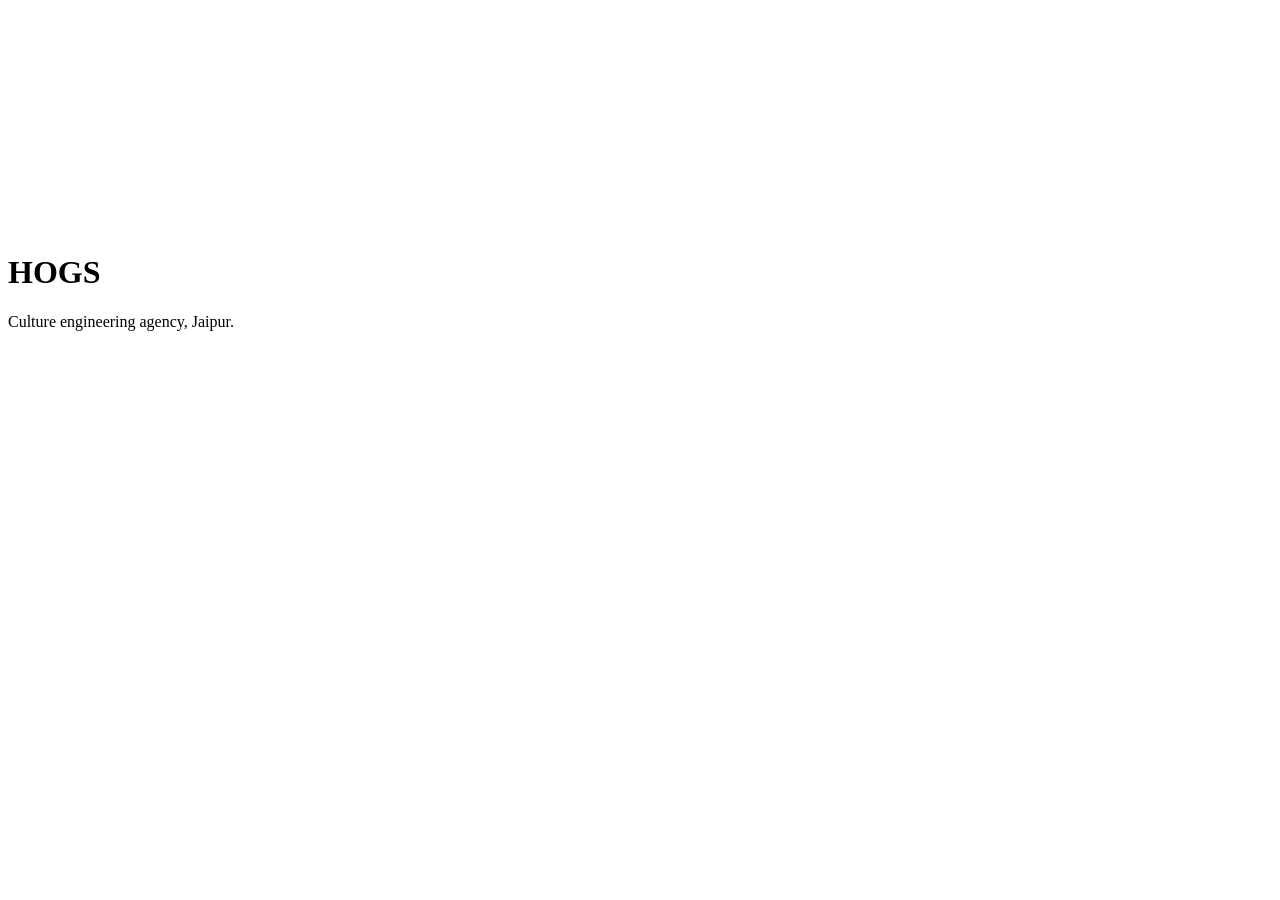
==== commit 159dd9df: "Update index.html" ====
--- a/index.html
+++ b/index.html
@@ -1,63 +1,21 @@
 <!DOCTYPE html>
-<html lang="en"><head><meta charset="utf-8">
-<meta name="viewport" content="width=device-width, initial-scale=1, viewport-fit=cover">
-<title>HOGS — House of Gross | Culture Engineering Agency, Jaipur</title>
-<meta name="description" content="HOGS is a brand-building and culture-engineering agency in Jaipur for D2C and fast-growing Indian brands.">
-<link rel="icon" type="image/png" href="images/favicon.png?v=1">
-<link href="https://fonts.googleapis.com/css2?family=Anton&family=Inter:wght@400;500;600&display=swap" rel="stylesheet">
-<link rel="stylesheet" href="css/style.css?v=4"></head><body>
-<div class="bar">Culture engineered in Jaipur · Working with brands across India</div>
-<nav><a class="logo" href="#top"><img src="images/logo-hogs.png" alt="HOGS"></a>
-<ul><li><a href="#work">Work</a></li><li><a href="#reel">Showreel</a></li><li><a href="#system">The SRL System</a></li><li><a href="#language">Language</a></li><li><a href="#crossed">The Crossed</a></li><li><a href="#team">Team</a></li> <li><a href="gallery.html">Gallery</a></li></ul>
-<a class="btn" href="#contact">Go Gross</a></nav>
+<html lang="en">
+<head>
+<meta charset="utf-8">
+<meta name="viewport" content="width=device-width, initial-scale=1">
+<title>HOGS — House of Gross</title>
+<link rel="icon" type="image/png" href="images/favicon.png">
+<link rel="stylesheet" href="style.css">
+</head>
+<body class="loading">
 
-<div class="hero" id="top">
-<a class="tile t1" style="isolation:isolate" href="https://www.youtube.com/watch?v=Y1qsWPtTbLs" data-video="Y1qsWPtTbLs"><div class="bgv" style="position:absolute;inset:0;overflow:hidden;pointer-events:none;z-index:-1"><iframe style="position:absolute;top:50%;left:50%;width:100%;height:100%;border:0;transform:translate(-50%,-50%) scale(1.9)" src="https://www.youtube-nocookie.com/embed/Y1qsWPtTbLs?autoplay=1&mute=1&loop=1&playlist=Y1qsWPtTbLs&controls=0&modestbranding=1&rel=0&playsinline=1&disablekb=1" allow="autoplay; encrypted-media" tabindex="-1" loading="lazy" title="Crossing Strike"></iframe></div><small>Sonic</small><h2>Crossing Strike</h2></a>
-<a class="tile t2" href="#system"><small>Ritual</small><h2>The Gross Line</h2></a>
-<a class="tile t3" href="#language"><small>Language</small><h2>Language Bible</h2></a>
-</div>
+<div id="loader"><img src="images/logo-hogs.png" alt="HOGS"><span></span></div>
 
-<section id="work"><div class="eyebrow">Selected work</div><h2 class="sec">Most loved</h2>
-<div class="car"><button class="arr l" aria-label="Previous" onclick="slide(-1)">&#8249;</button><div class="row" id="car"></div><button class="arr r" aria-label="Next" onclick="slide(1)">&#8250;</button></div>
-</section>
+<main>
+  <h1>HOGS</h1>
+  <p>Culture engineering agency, Jaipur.</p>
+</main>
 
-<section id="reel"><div class="eyebrow">Watch</div><h2 class="sec">Showreel</h2><div class="vids" id="vids"></div></section>
-
-
-<section id="system" class="dark"><div class="eyebrow">The craft</div><h2 class="sec">The SRL System</h2>
-<p style="max-width:560px;opacity:.8;margin-top:-10px">We don't make content. We engineer culture. Three modules, one 90-day system.</p>
-<div class="grid3">
-<div class="mod" style="border-color:currentColor"><h3>Sonic</h3><p>The entry point. Your brand's sound and Crossing Strike concept.</p><div class="p">₹75K</div></div>
-<div class="mod" style="border-color:currentColor"><h3>Ritual</h3><p>The Gross Line: an onboarding ritual that turns customers into a tribe.</p><div class="p">₹75K</div></div>
-<div class="mod" style="border-color:currentColor"><h3>Language</h3><p>A language bible so every touchpoint speaks like you, not like everyone.</p><div class="p">₹75K</div></div>
-</div>
-<p style="margin-top:28px"><b>Full 90-day system: ₹2.5L</b></p></section>
-
-<section id="language"><div class="eyebrow">Our vocabulary</div><h2 class="sec">Speak Gross</h2>
-<div class="lang"><div><b>The Crossed</b>Our clients. Brands that crossed the fine line.</div><div><b>Culture Engineers</b>Our team. Strategy, craft and production under one roof.</div><div><b>Going Gross</b>The moment a brand starts its transformation.</div></div></section>
-
-<section id="crossed"><div class="eyebrow">Built for</div><h2 class="sec">The Crossed</h2>
-<div class="people">
-<div style="background:#ff2e63">D2C</div><div style="background:#222">Food &amp; Bev</div><div style="background:#d9a441">Fashion</div><div style="background:#7a0f2e">EdTech</div><div style="background:#444">Lifestyle</div><div style="background:#ff2e63">Next</div>
-</div></section>
-
-<section id="team"><div class="eyebrow">The people</div><h2 class="sec">Culture Engineers</h2>
-<div class="team">
-<div class="member"><div class="ph" style="background:linear-gradient(160deg,#ff2e63,#400)"><img src="images/team/Yash.jpg" alt="Founder Name" onerror="this.remove()"></div><h3>Yash Raj</h3><div class="role">Founder & CEO</div><p>Sets the culture-engineering vision and leads every client engagement.</p></div>
-<div class="member"><div class="ph" style="background:linear-gradient(160deg,#222,#666)"><img src="images/team/Yash.png" alt="CMO Name" onerror="this.remove()"></div><h3>Yash Verma</h3><div class="role">Co-Founder</div><p>Positioning, growth and go-to-market for The Crossed.</p></div>
-<div class="member"><div class="ph" style="background:linear-gradient(160deg,#7a0f2e,#222)"><img src="images/team/head-of-production.jpg" alt="Production Head Name" onerror="this.remove()"></div><h3>Ankit Maji</h3><div class="role">Cheif Production Officer</div><p>Turns ideas into shipped work, on time.</p></div>
-</div></section>
-
-<section class="visit" id="contact"><div><div class="eyebrow">Visit us</div><h2 class="sec">Jaipur, India</h2><p>There is a fine line between Gross and Perfection. We help you cross it.</p></div>
-<form id="lead" action="https://formspree.io/f/mljgdnjl" method="POST">
-  <input type="email" name="email" placeholder="Your email" required>
-  <input type="text" name="_gotcha" style="display:none" tabindex="-1" autocomplete="off">
-  <button class="btn" type="submit">Go Gross</button>
-  <p id="lead-msg" style="width:100%;margin:8px 0 0;font-size:13px"></p>
-</form>
-
-<footer><a class="logo" href="#top"><img src="images/logo-hogs.png" alt="HOGS"></a><span>House of Gross</span><span>© 2026 HOGS</span></footer>
-<script src="js/main.js?v=3"></script>
-<script src="js/dynamic.js?v=2"></script>
-<script src="js/player.js?v=6"></script>
-</body></html>
+<script src="script.js"></script>
+</body>
+</html>
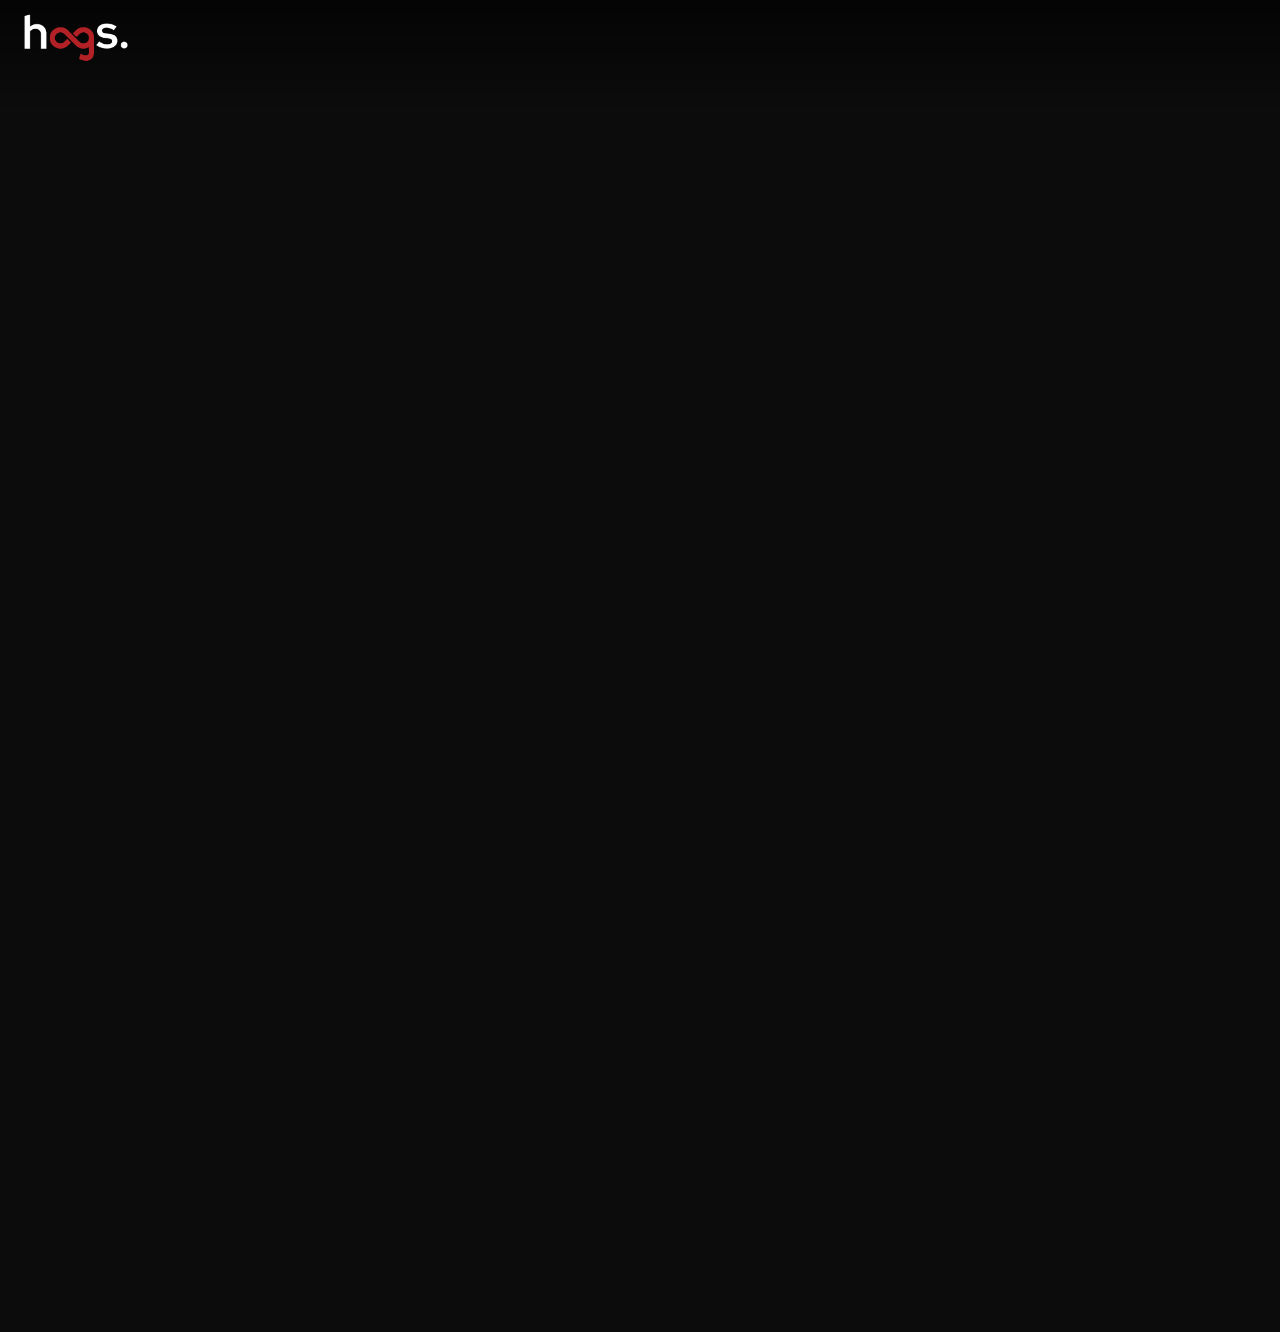
==== commit 26e98bf1: "Add files via upload" ====
--- a/index.html
+++ b/index.html
@@ -1,21 +1,21 @@
-<!DOCTYPE html>
-<html lang="en">
-<head>
-<meta charset="utf-8">
-<meta name="viewport" content="width=device-width, initial-scale=1">
-<title>HOGS — House of Gross</title>
-<link rel="icon" type="image/png" href="images/favicon.png">
-<link rel="stylesheet" href="style.css">
-</head>
-<body class="loading">
-
-<div id="loader"><img src="images/logo-hogs.png" alt="HOGS"><span></span></div>
-
-<main>
-  <h1>HOGS</h1>
-  <p>Culture engineering agency, Jaipur.</p>
-</main>
-
-<script src="script.js"></script>
-</body>
-</html>
+<!DOCTYPE html>
+<html lang="en">
+<head>
+<meta charset="utf-8">
+<meta name="viewport" content="width=device-width, initial-scale=1">
+<title>House of Gross</title>
+<link rel="icon" type="image/png" href="images/favicon.png?v=2">
+<link rel="icon" href="favicon.ico" sizes="any">
+<link rel="apple-touch-icon" href="images/apple-touch-icon.png">
+<link rel="stylesheet" href="css/style.css">
+</head>
+<body class="loading">
+
+<div id="loader"><img src="images/logo-hogs.png" alt="HOGS"><span></span></div>
+
+<header class="top"><a href="./"><img src="images/logo-hogs.png" alt="HOGS"></a></header>
+<main id="wall"></main>
+
+<script src="js/script.js"></script>
+</body>
+</html>
--- a/css/style.css
+++ b/css/style.css
@@ -0,0 +1,37 @@
+*{box-sizing:border-box}
+body{margin:0;background:#0c0c0c;color:#fff;font-family:system-ui,sans-serif}
+body.loading{overflow:hidden}
+
+/* ===== LOGO LOADER ===== */
+#loader{position:fixed;inset:0;z-index:100;background:#0c0c0c;display:flex;flex-direction:column;align-items:center;justify-content:center;gap:22px;
+  transition:transform .9s cubic-bezier(.77,0,.18,1);
+  animation:fail 0s 7s forwards}
+#loader.out{transform:translateY(-100%)}
+#loader img{width:clamp(120px,18vw,200px);opacity:0;transform:scale(.8);filter:blur(10px);
+  animation:logoIn 1.1s cubic-bezier(.2,.7,.2,1) .2s forwards}
+#loader span{height:2px;width:0;background:#ff2e63;animation:line 1s ease .9s forwards}
+@keyframes logoIn{to{opacity:1;transform:none;filter:blur(0)}}
+@keyframes line{to{width:clamp(120px,18vw,200px)}}
+@keyframes fail{to{visibility:hidden}}
+
+/* ===== TOP LOGO ===== */
+.top{position:fixed;top:0;left:0;right:0;z-index:10;padding:14px 20px 40px;pointer-events:none;
+  background:linear-gradient(rgba(0,0,0,.65),transparent)}
+.top a{pointer-events:auto;display:inline-block}
+.top img{height:48px;width:auto;display:block}
+
+/* ===== PHOTO WALL ===== */
+#wall{columns:3;column-gap:4px;padding:4px}
+.ph{display:block;width:100%;margin:0 0 4px;break-inside:avoid;background:#181818;
+  opacity:0;transform:translateY(40px);
+  transition:opacity .8s ease,transform .8s cubic-bezier(.2,.7,.2,1);
+  transition-delay:calc(min(var(--i),10)*70ms)}
+body.show .ph{opacity:1;transform:none}
+div.ph{height:var(--h);background:linear-gradient(160deg,var(--a),var(--b))}
+
+@media(max-width:800px){#wall{columns:2}.top img{height:38px}}
+@media(prefers-reduced-motion:reduce){
+  #loader img{animation:none;opacity:1;transform:none;filter:none}
+  #loader span{animation:none;width:120px}
+  .ph{opacity:1;transform:none;transition:none}
+}
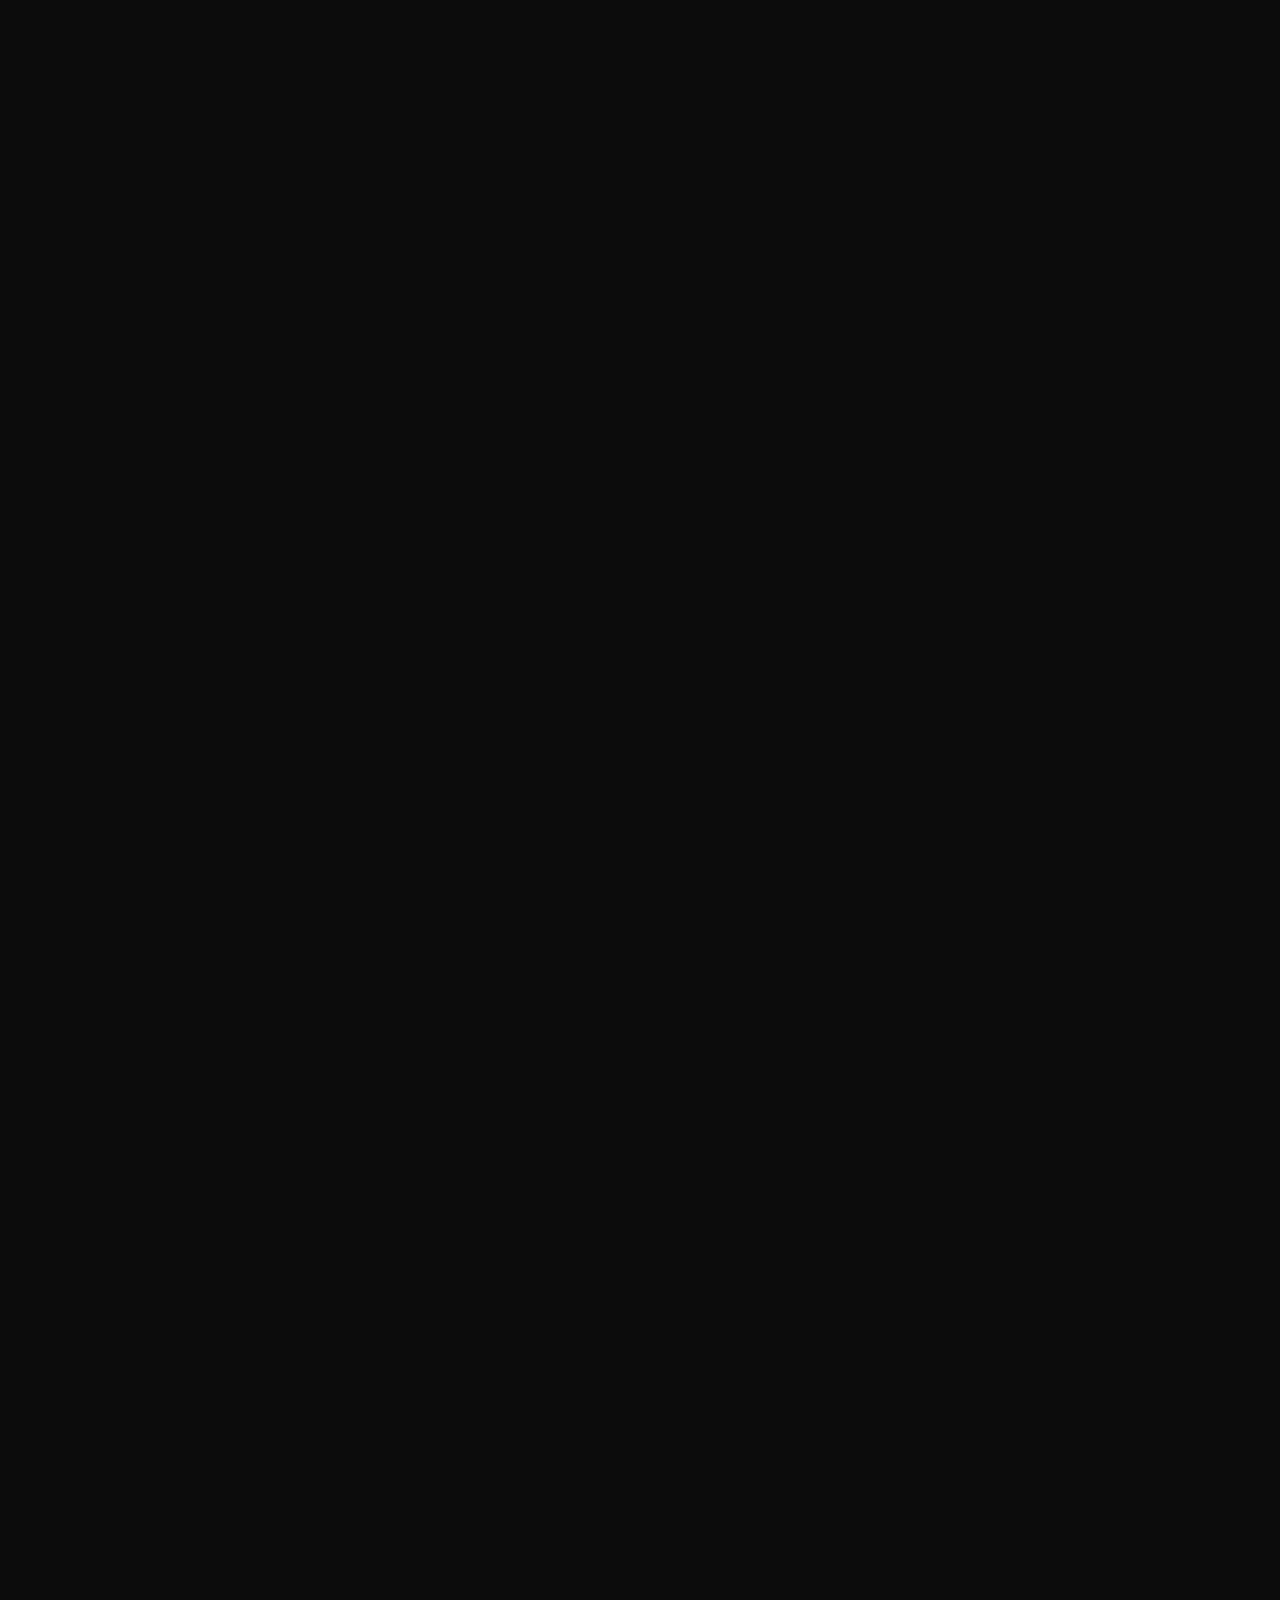
==== commit 02942a61: "Update index.html" ====
--- a/index.html
+++ b/index.html
@@ -1,21 +1,19 @@
 <!DOCTYPE html>
-<html lang="en">
-<head>
+<html lang="en"><head>
 <meta charset="utf-8">
 <meta name="viewport" content="width=device-width, initial-scale=1">
-<title>House of Gross</title>
+<title>HOGS — House of Gross</title>
 <link rel="icon" type="image/png" href="images/favicon.png?v=2">
 <link rel="icon" href="favicon.ico" sizes="any">
 <link rel="apple-touch-icon" href="images/apple-touch-icon.png">
-<link rel="stylesheet" href="css/style.css">
+<link rel="preconnect" href="https://fonts.googleapis.com">
+<link rel="preconnect" href="https://fonts.gstatic.com" crossorigin>
+<link href="https://fonts.googleapis.com/css2?family=Anton&family=Inter:wght@400;500;600&display=swap" rel="stylesheet">
+<link rel="stylesheet" href="css/style.css?v=2">
 </head>
 <body class="loading">
-
 <div id="loader"><img src="images/logo-hogs.png" alt="HOGS"><span></span></div>
-
-<header class="top"><a href="./"><img src="images/logo-hogs.png" alt="HOGS"></a></header>
 <main id="wall"></main>
-
-<script src="js/script.js"></script>
-</body>
-</html>+<script src="js/layout.js?v=1"></script>
+<script src="js/script.js?v=3"></script>
+</body></html>
--- a/css/style.css
+++ b/css/style.css
@@ -34,4 +34,5 @@
   #loader img{animation:none;opacity:1;transform:none;filter:none}
   #loader span{animation:none;width:120px}
   .ph{opacity:1;transform:none;transition:none}
-}+}
+img.ph{height:auto}
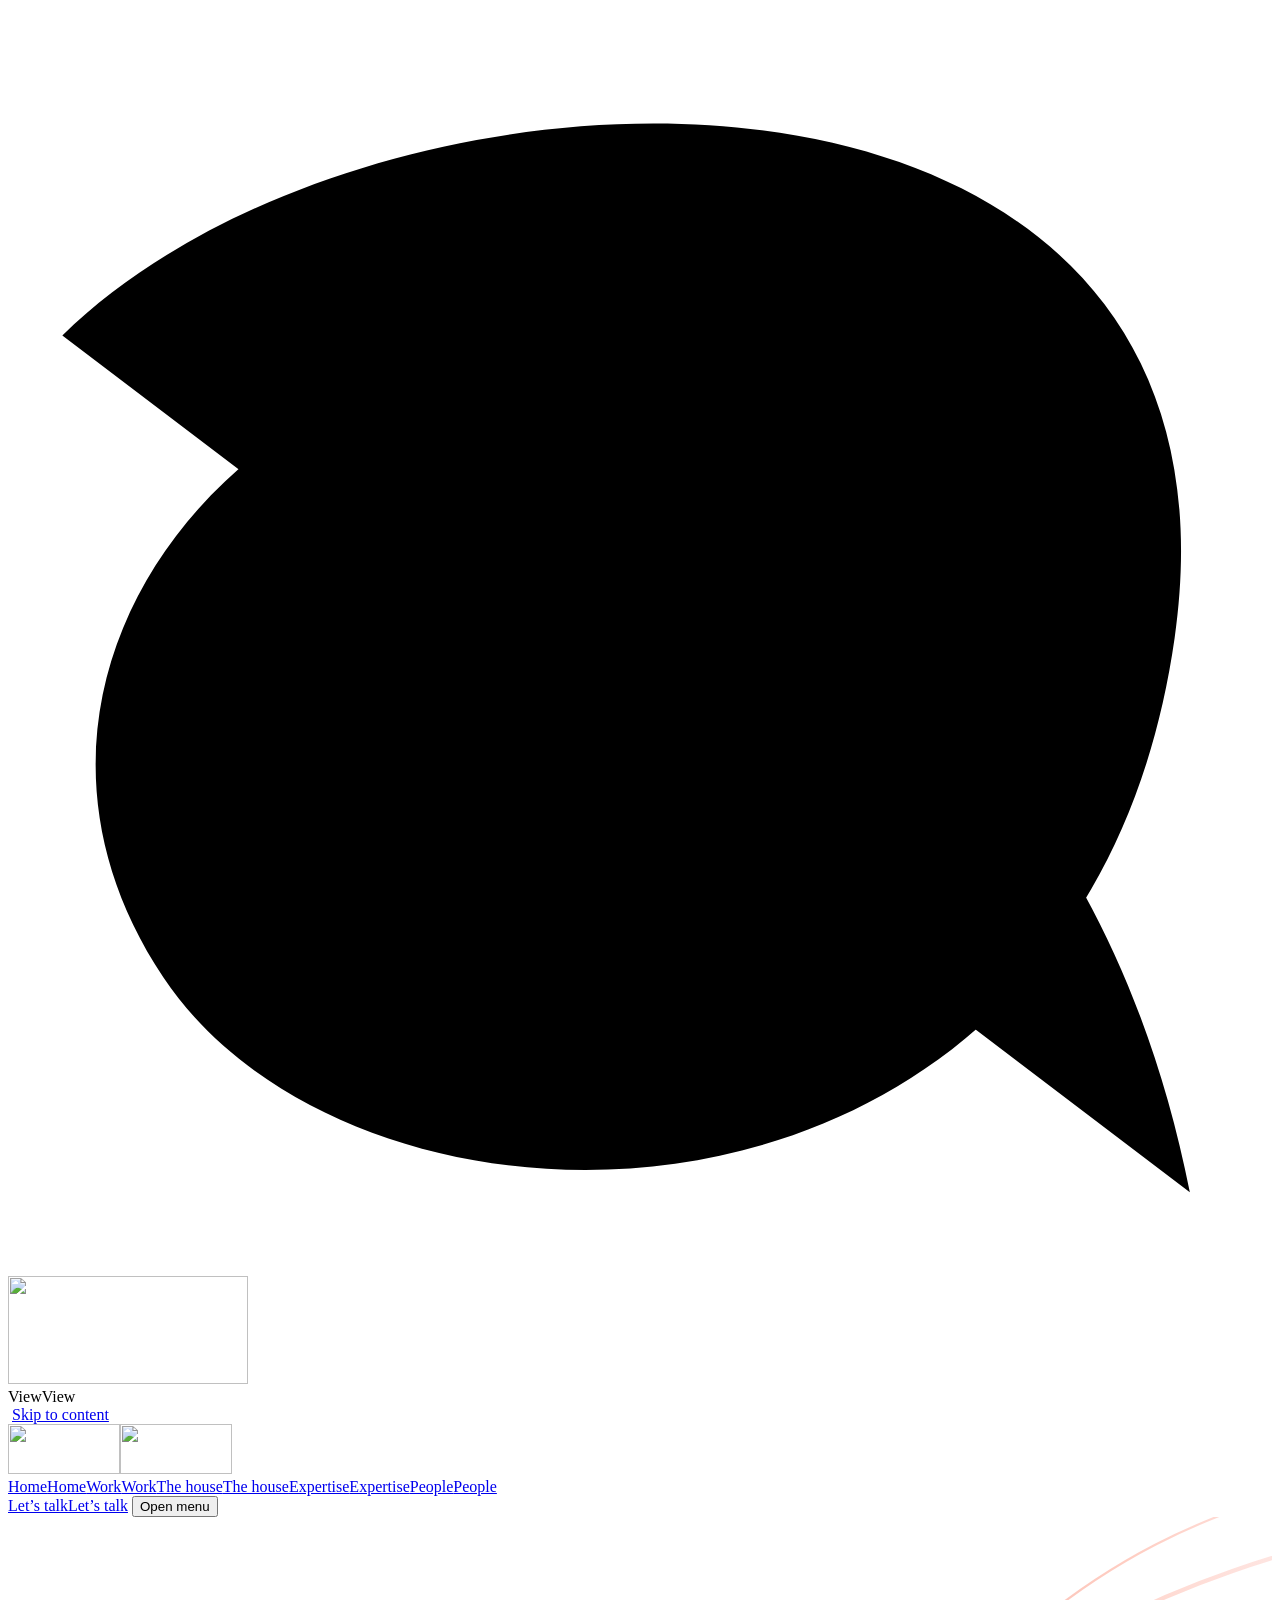
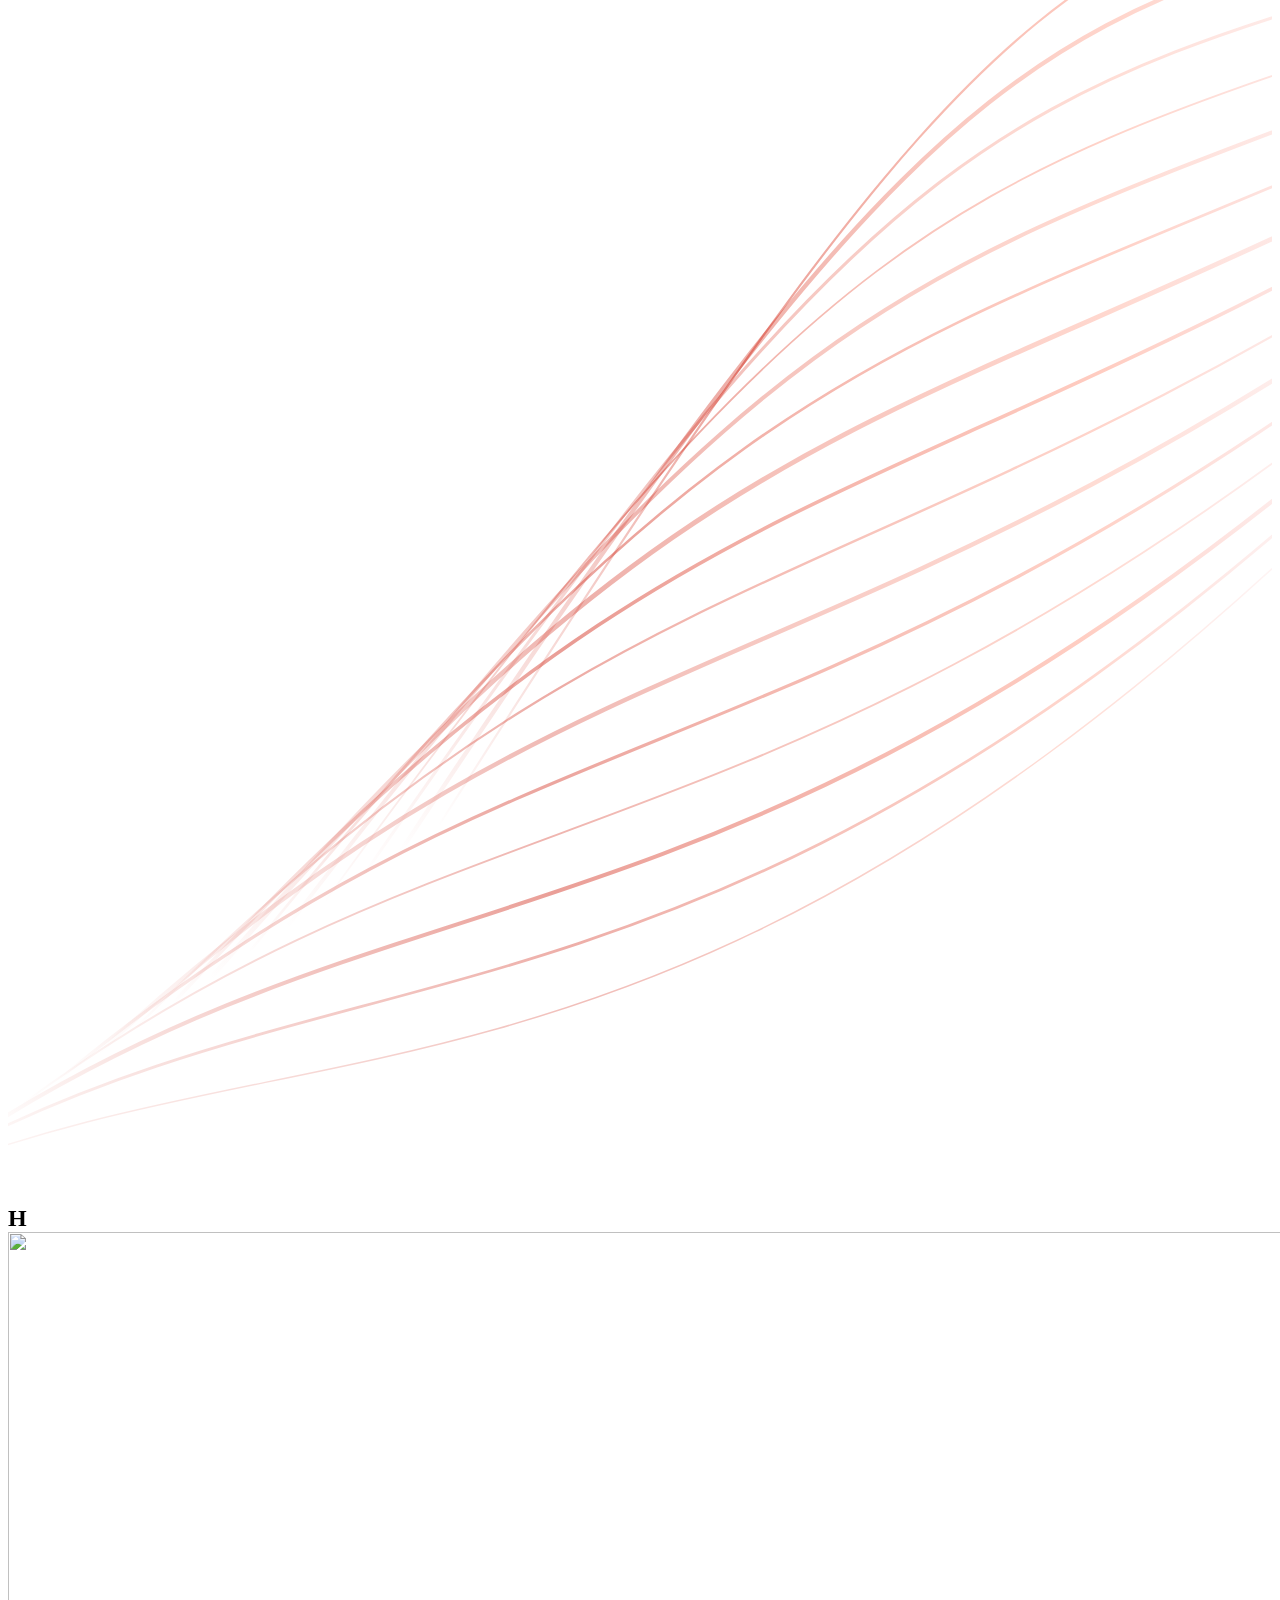
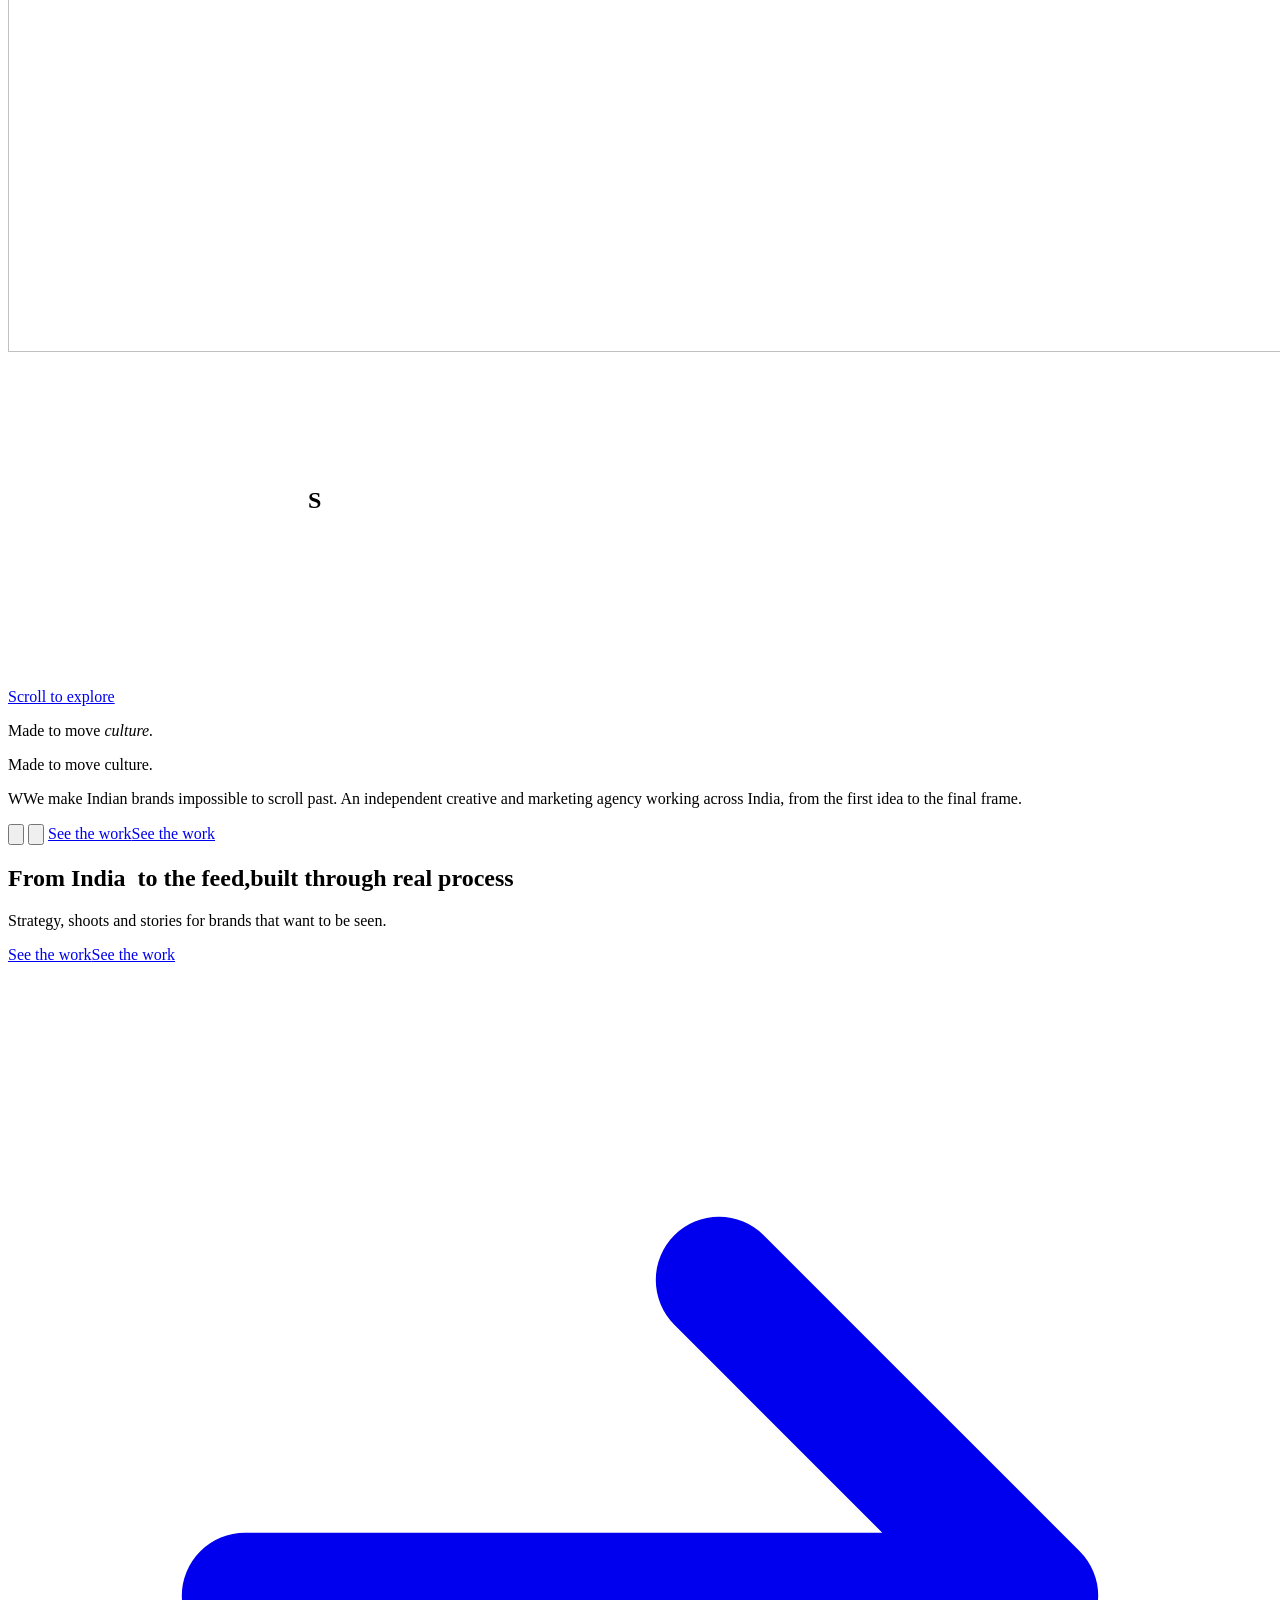
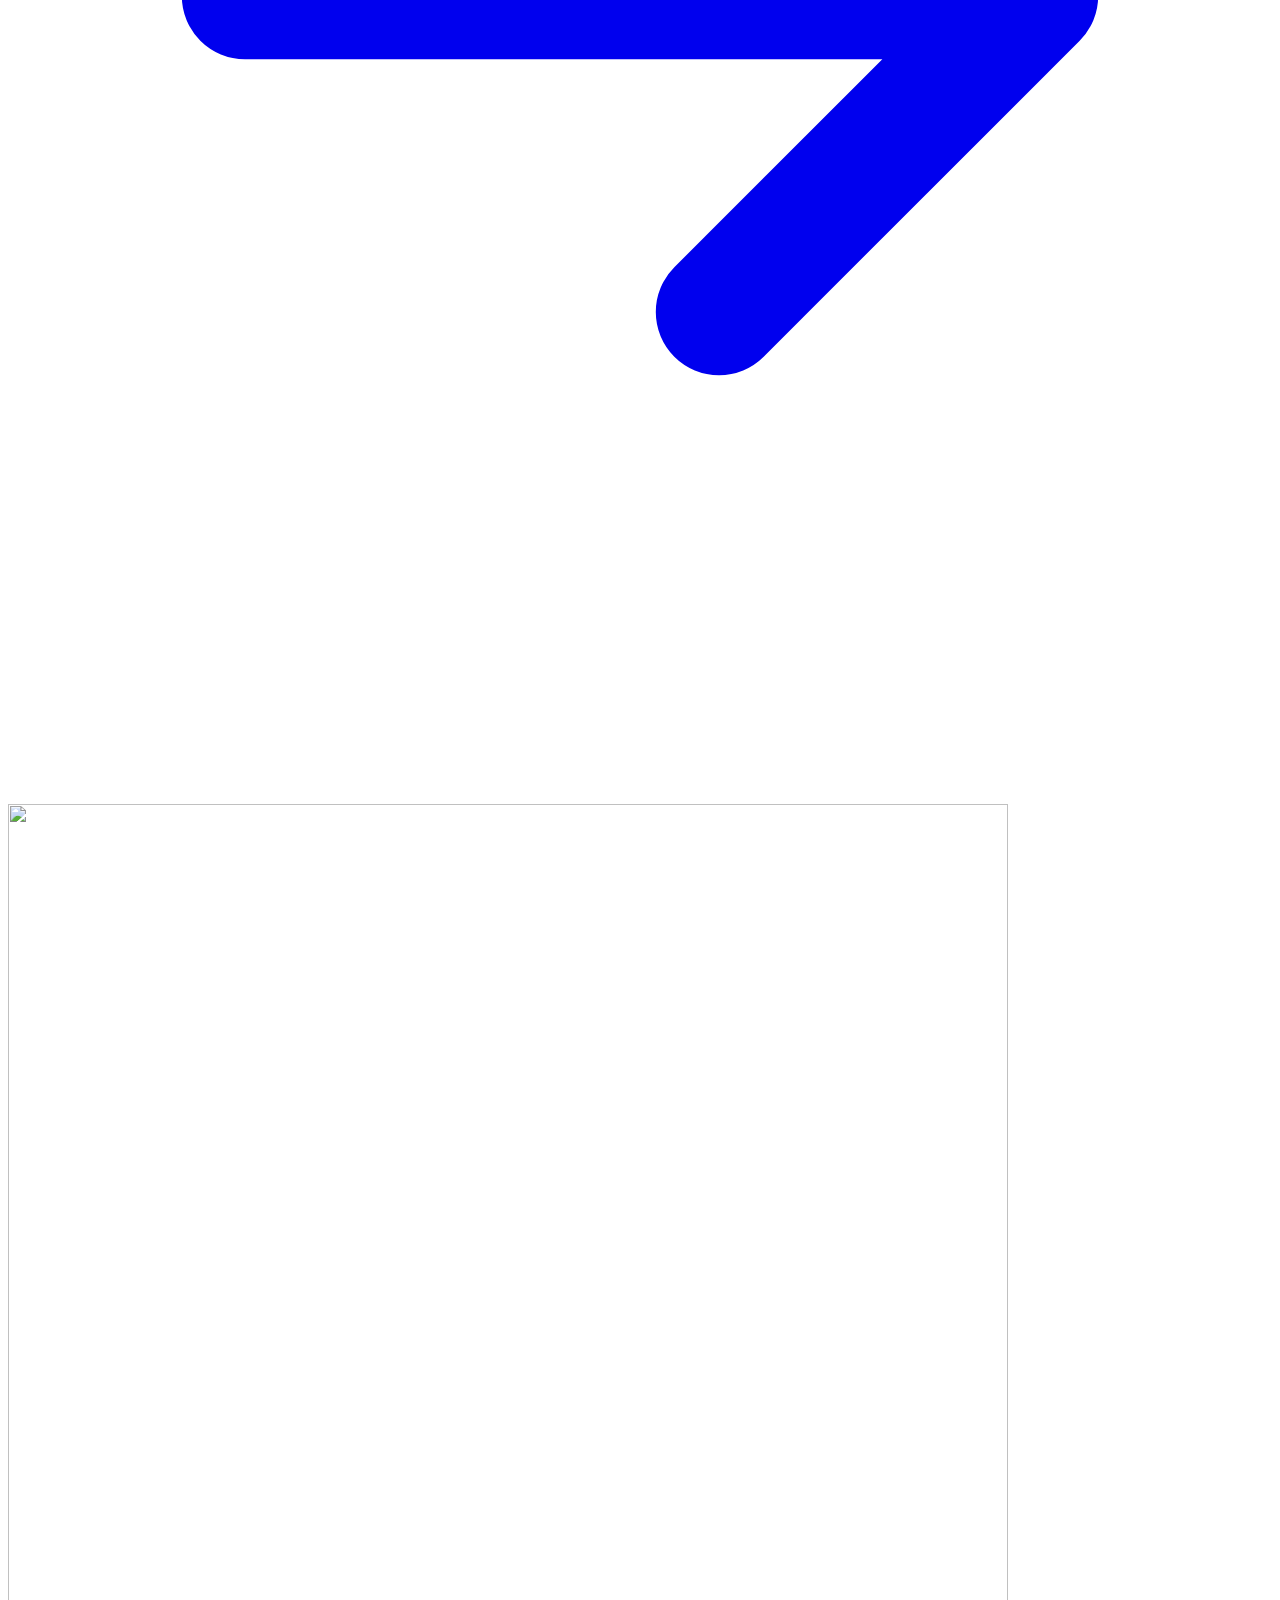
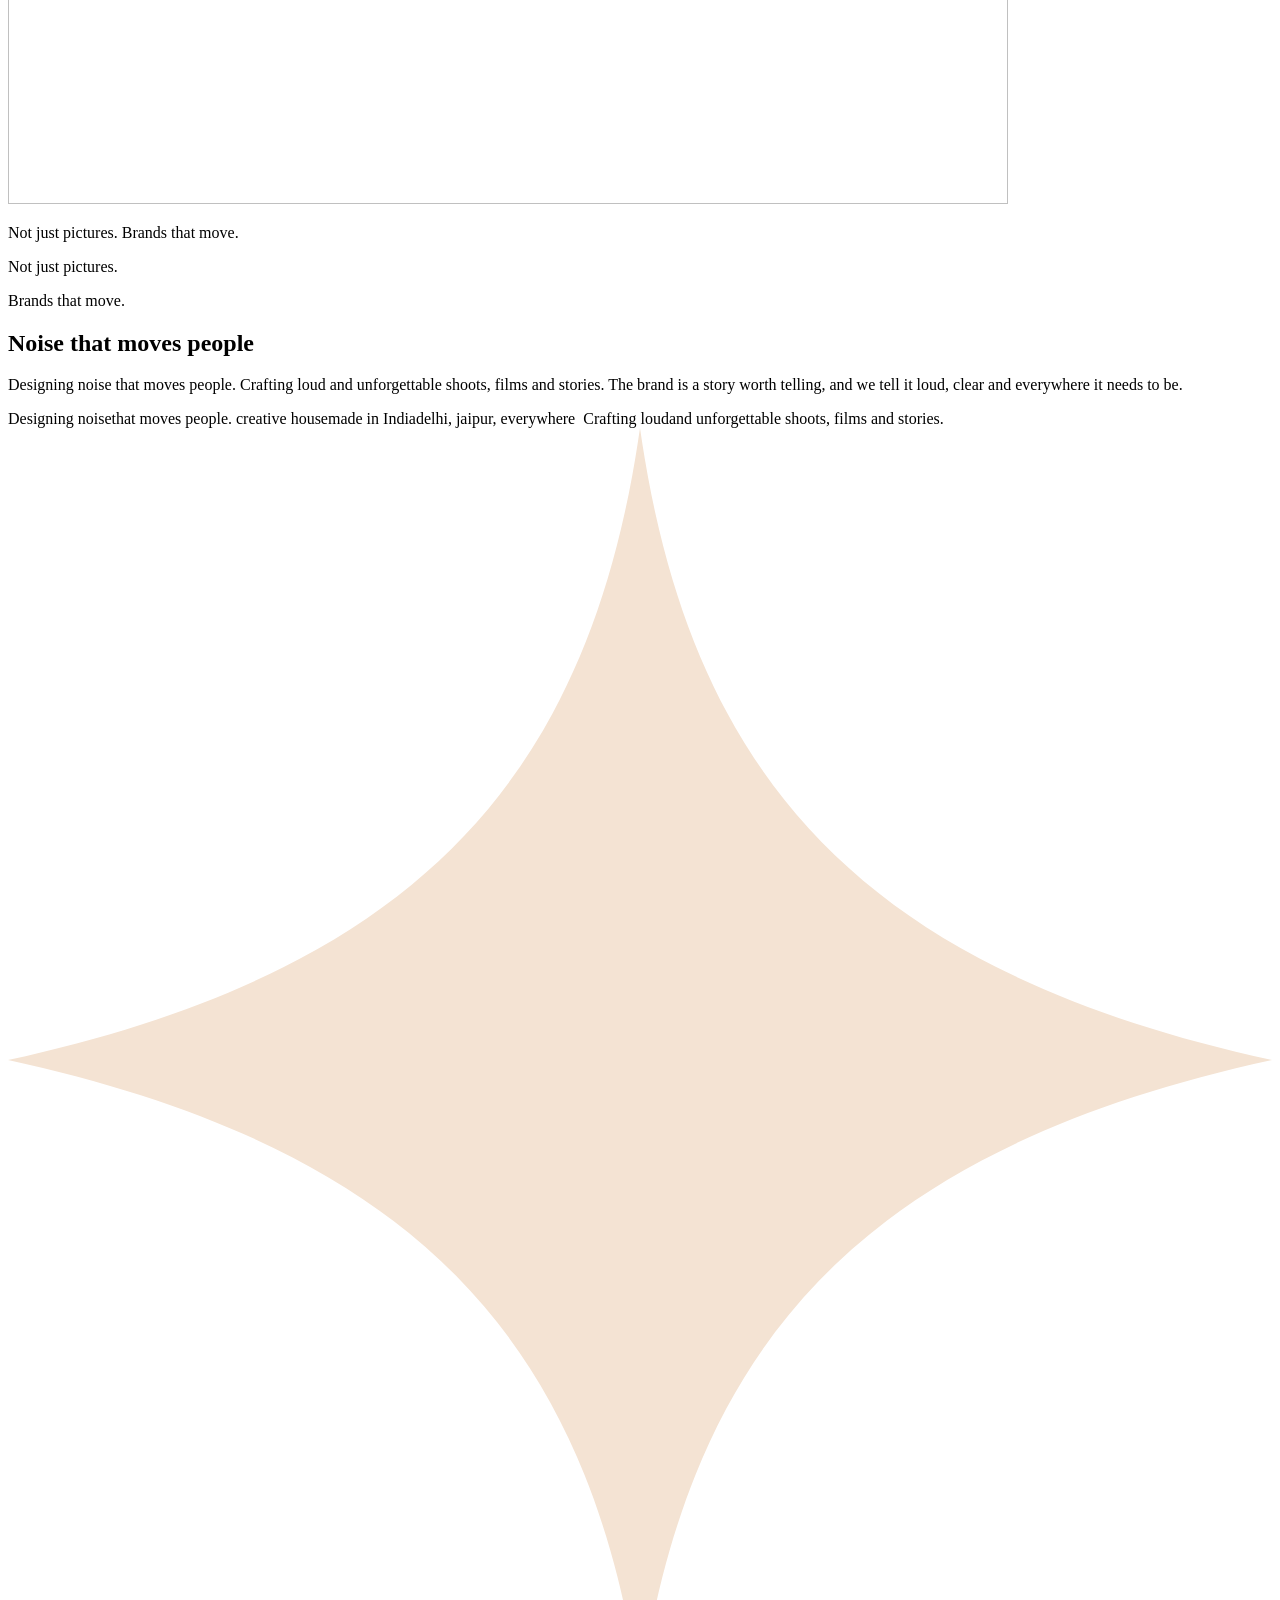
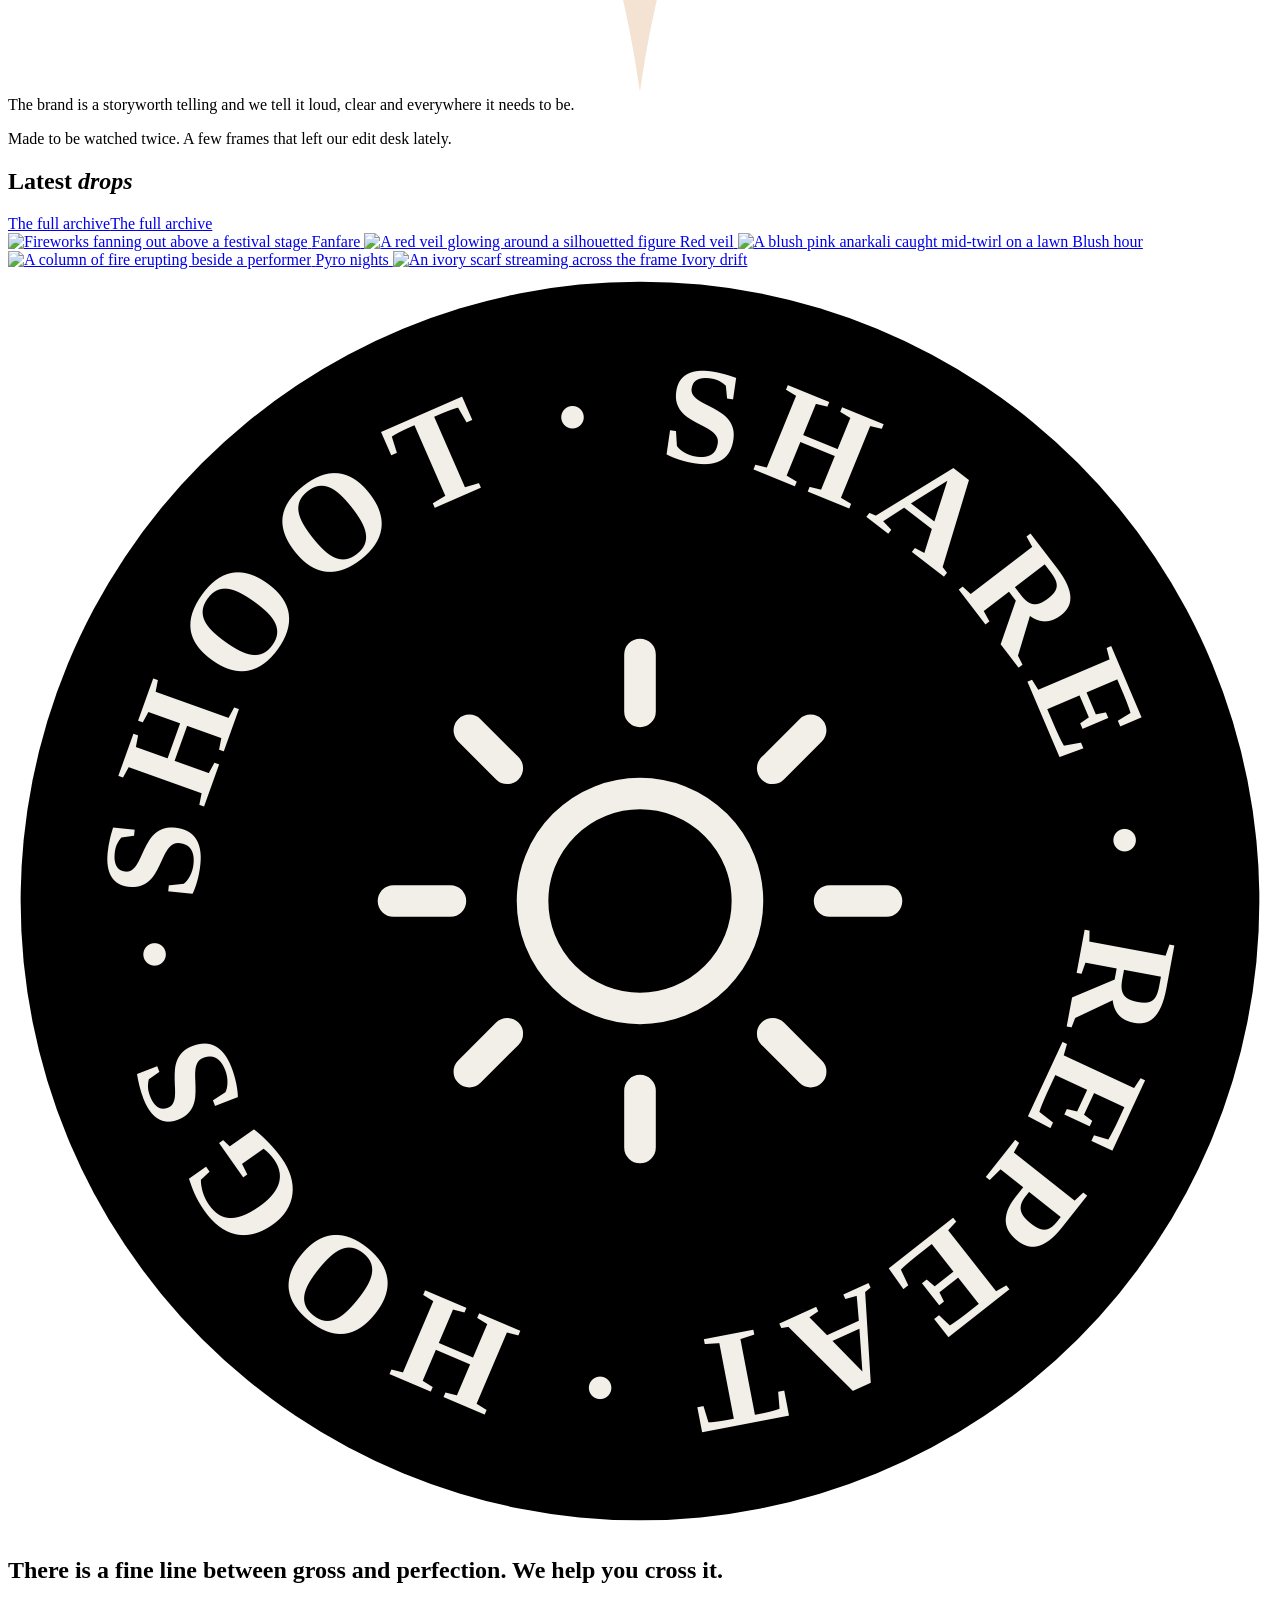
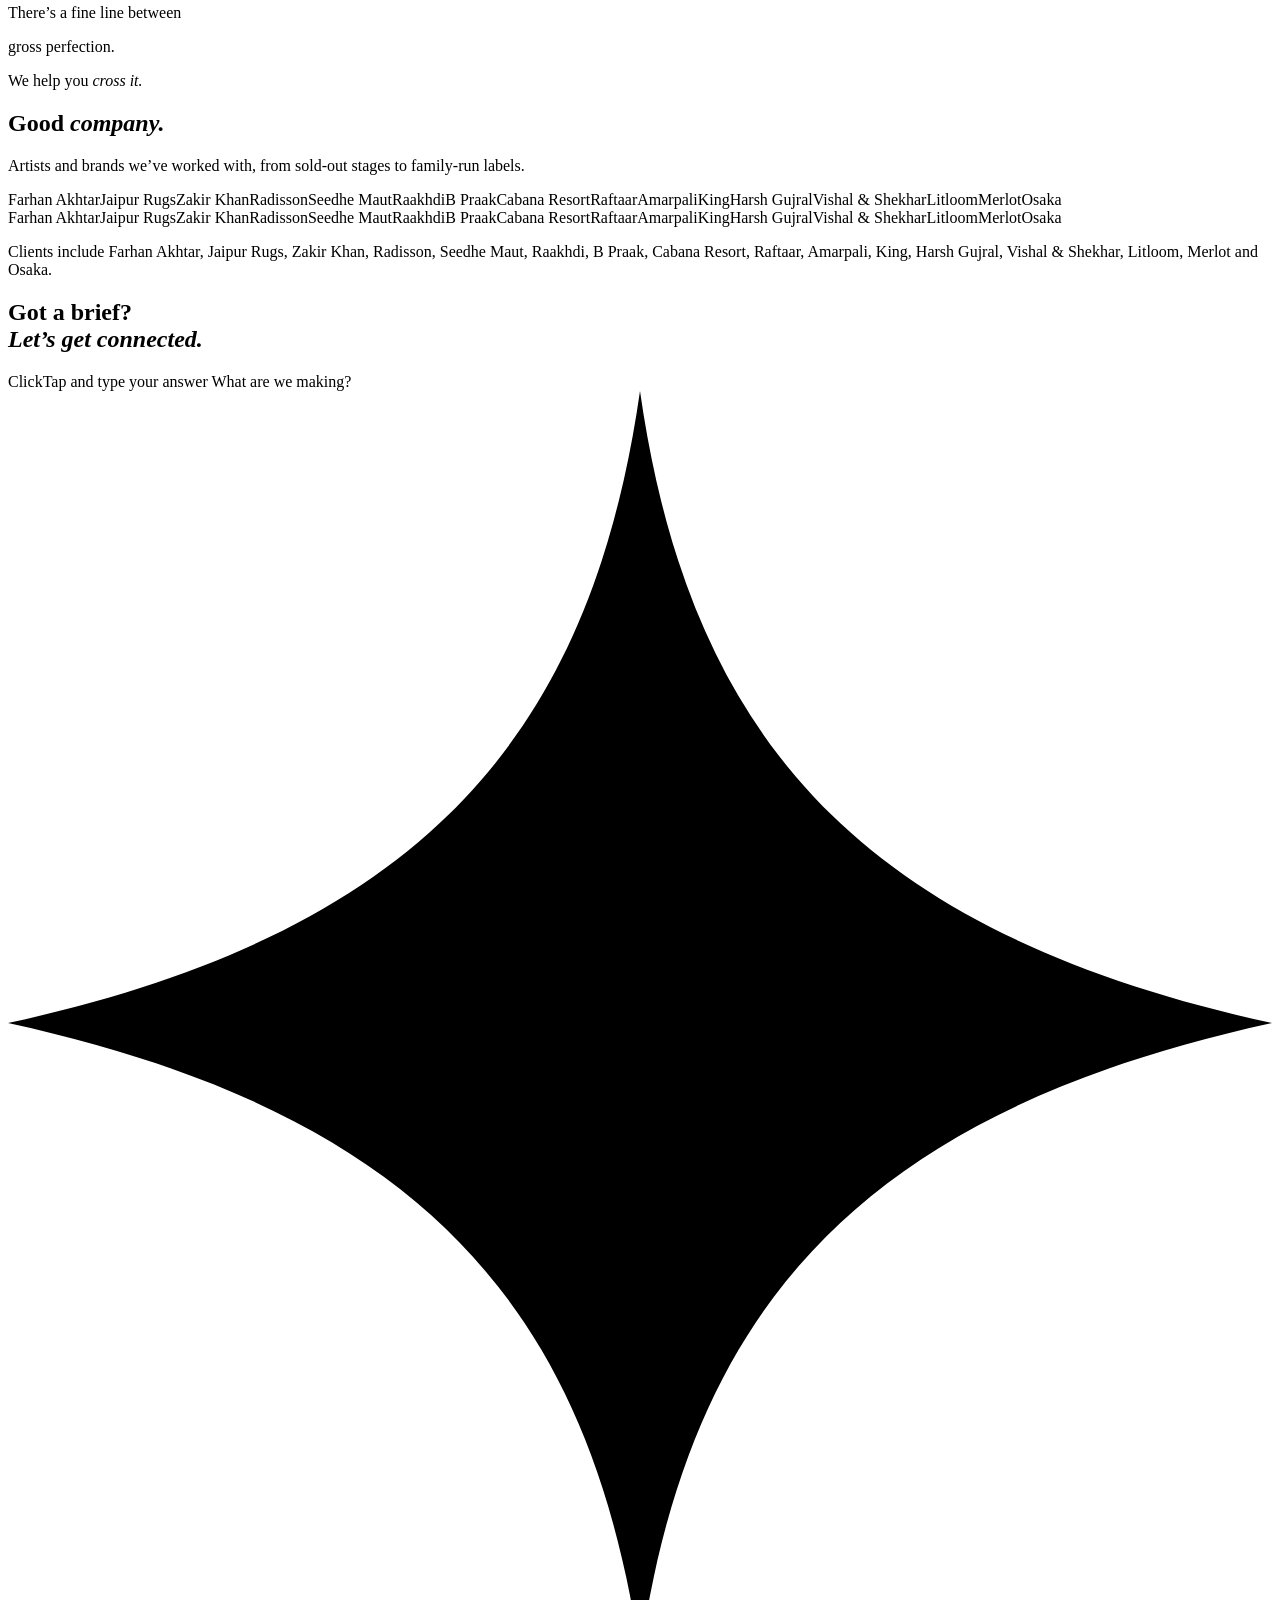
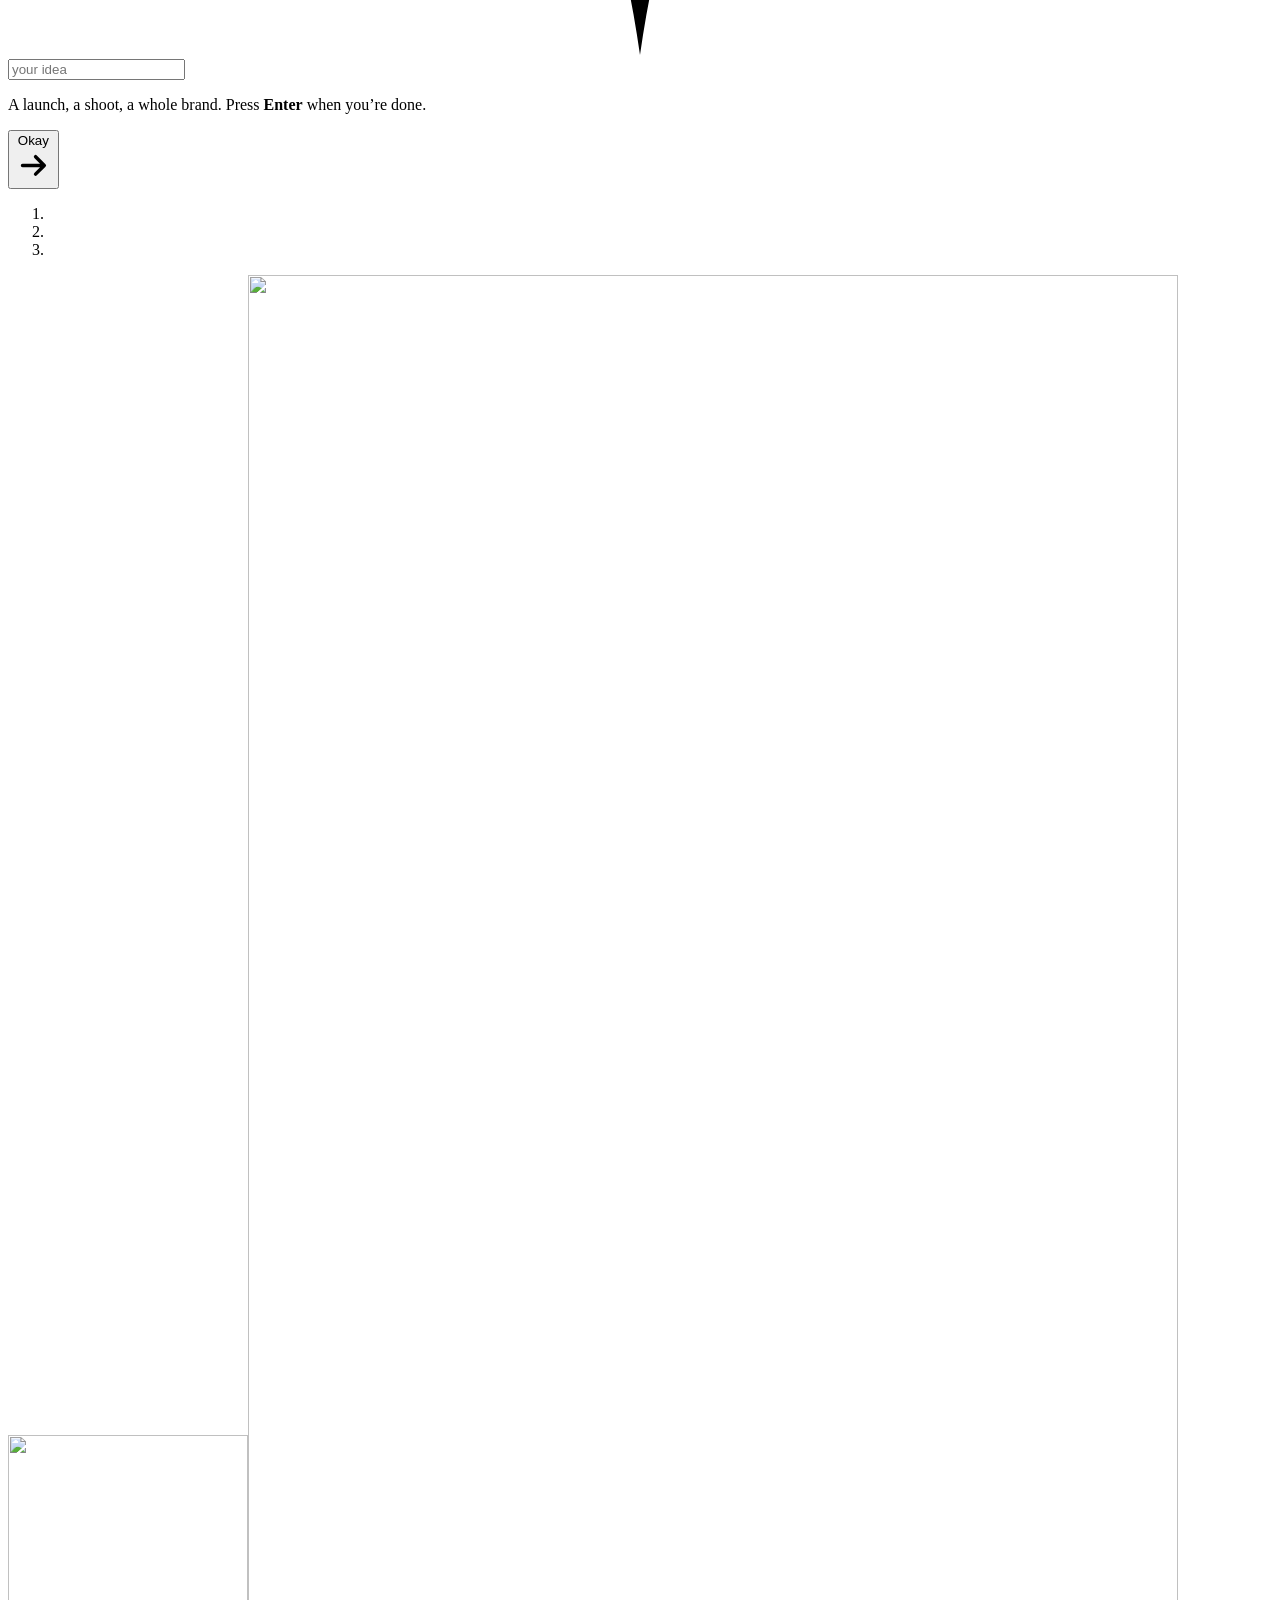
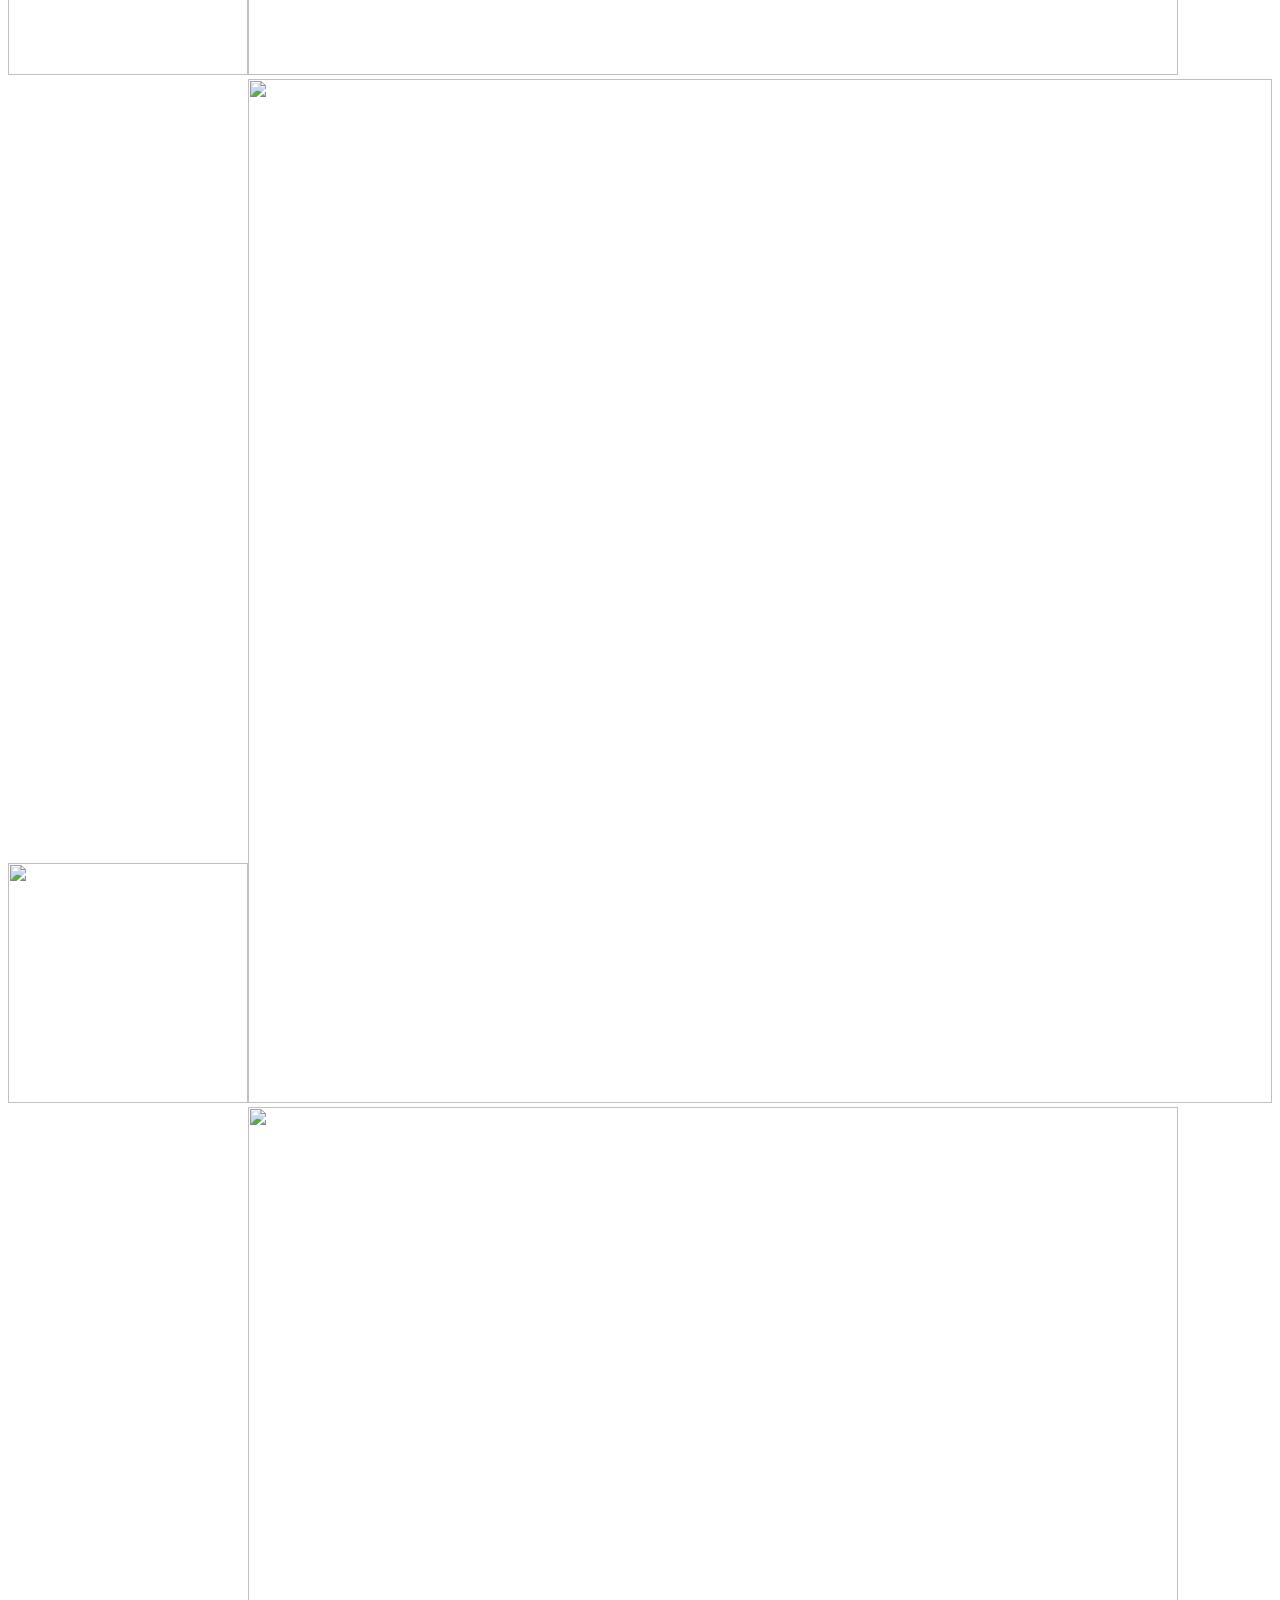
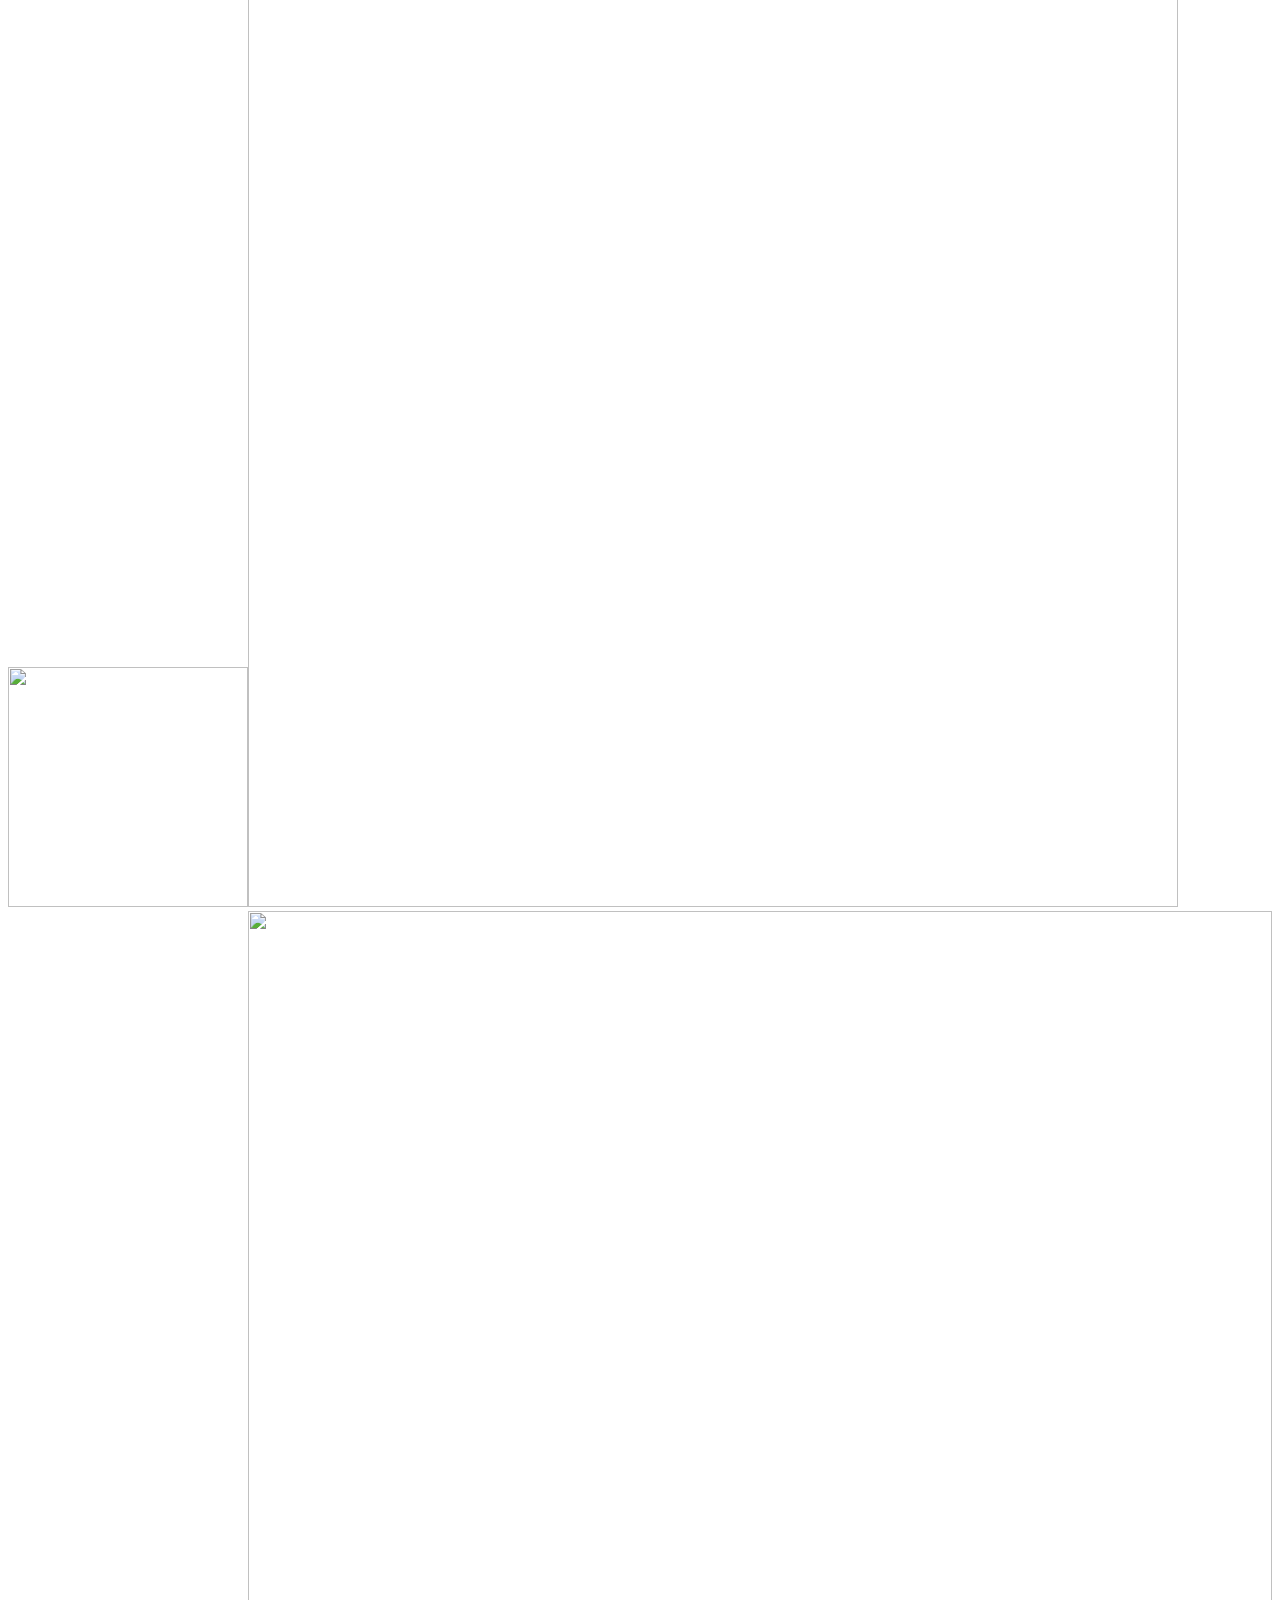
==== commit d56f84c4: "Add files via upload" ====
--- a/index.html
+++ b/index.html
@@ -1,19 +1,255 @@
-<!DOCTYPE html>
-<html lang="en"><head>
-<meta charset="utf-8">
-<meta name="viewport" content="width=device-width, initial-scale=1">
-<title>HOGS — House of Gross</title>
-<link rel="icon" type="image/png" href="images/favicon.png?v=2">
-<link rel="icon" href="favicon.ico" sizes="any">
-<link rel="apple-touch-icon" href="images/apple-touch-icon.png">
-<link rel="preconnect" href="https://fonts.googleapis.com">
-<link rel="preconnect" href="https://fonts.gstatic.com" crossorigin>
-<link href="https://fonts.googleapis.com/css2?family=Anton&family=Inter:wght@400;500;600&display=swap" rel="stylesheet">
-<link rel="stylesheet" href="css/style.css?v=2">
-</head>
-<body class="loading">
-<div id="loader"><img src="images/logo-hogs.png" alt="HOGS"><span></span></div>
-<main id="wall"></main>
-<script src="js/layout.js?v=1"></script>
-<script src="js/script.js?v=3"></script>
-</body></html>
+<!doctype html>
+<html lang="en" data-theme="light">
+<head>
+<meta charset="utf-8">
+<meta name="viewport" content="width=device-width, initial-scale=1, viewport-fit=cover">
+<title>HOGS | House of Gross, creative and marketing agency in India</title>
+<meta name="description" content="HOGS is House of Gross, an independent creative and marketing agency in India. Strategy, photography, brand films and storytelling for Indian brands.">
+<meta name="theme-color" content="#f2efe9">
+<meta name="color-scheme" content="light dark">
+<meta name="robots" content="index, follow">
+<link rel="canonical" href="https://hogs-house-of-gross.impressivecart1.chatgpt.site/">
+<meta property="og:title" content="HOGS | House of Gross, creative and marketing agency in India">
+<meta property="og:description" content="HOGS is House of Gross, an independent creative and marketing agency in India. Strategy, photography, brand films and storytelling for Indian brands.">
+<meta property="og:url" content="https://hogs-house-of-gross.impressivecart1.chatgpt.site/">
+<meta property="og:site_name" content="HOGS, House of Gross">
+<meta property="og:type" content="website">
+<meta property="og:image" content="https://hogs-house-of-gross.impressivecart1.chatgpt.site/assets/og/home.jpg">
+<meta property="og:image:width" content="1200">
+<meta property="og:image:height" content="630">
+<meta property="og:image:alt" content="A red veil glowing around a silhouetted figure, from the HOGS archive">
+<meta name="twitter:card" content="summary_large_image">
+<meta name="twitter:title" content="HOGS | House of Gross, creative and marketing agency in India">
+<meta name="twitter:description" content="HOGS is House of Gross, an independent creative and marketing agency in India. Strategy, photography, brand films and storytelling for Indian brands.">
+<meta name="twitter:image" content="https://hogs-house-of-gross.impressivecart1.chatgpt.site/assets/og/home.jpg">
+<link rel="icon" href="favicon.svg" type="image/svg+xml">
+<link rel="apple-touch-icon" href="assets/apple-touch-icon.png">
+<link rel="preload" href="assets/fonts/geist-latin.woff2" as="font" type="font/woff2" crossorigin>
+<link rel="preload" href="assets/fonts/bodoni-moda-italic-latin.woff2" as="font" type="font/woff2" crossorigin>
+<link rel="preload" as="image" href="assets/video/hogs-reel-poster.webp" fetchpriority="high">
+<link rel="stylesheet" href="assets/hogs.css">
+<script>document.documentElement.classList.add('js','is-wiping');setTimeout(function(){document.documentElement.classList.remove('is-wiping')},4000)</script>
+</head>
+<body class="pg-home">
+<div class="wipe" aria-hidden="true" data-wipe>
+  <svg class="wipe__svg" viewBox="0 0 1000 1000" preserveAspectRatio="none"><path class="wipe__path" d="M43 259C296 11.5688 994 -3 922.994 498.259C851.988 999.517 281.229 1004.28 123 767C-35.2287 529.721 179 259 472 259C765 259 792 498.259 659 654C526 809.741 319 755 285 669.001C251 583.001 299 452 496 452C693 452 876.073 639.171 935 937.001"/></svg>
+  <img class="wipe__mark" src="assets/hogs-logo-white.svg" alt="" width="240" height="108">
+</div>
+<div class="cursor" aria-hidden="true" data-cursor-el><div class="cursor__card"><span class="cursor__run"><span data-cursor-txt>View</span><span data-cursor-txt>View</span></span></div></div>
+<div class="toast" role="status" aria-live="polite" data-toast></div>
+<div class="grain" aria-hidden="true"></div>
+<svg class="defs" aria-hidden="true" width="0" height="0" focusable="false"><filter id="hogs-goo" x="0" y="0" width="100%" height="100%" color-interpolation-filters="sRGB"><feComponentTransfer><feFuncA type="linear" slope="22" intercept="-10"/></feComponentTransfer></filter></svg>
+<a class="skip" href="#main">Skip to content</a>
+<header class="nav" data-nav>
+  <a class="nav__logo" href="index.html" aria-label="HOGS home"><img class="logo logo--on-dark" src="assets/hogs-logo-light.svg" alt="" width="112" height="50"><img class="logo logo--on-light" src="assets/hogs-logo-dark.svg" alt="" width="112" height="50"></a>
+  <div class="nav__pill glass" data-glass>
+    <nav class="nav__links" aria-label="Primary"><a href="index.html" data-draw aria-current="page"><span class="roll"><span class="roll__a">Home</span><span class="roll__b" aria-hidden="true">Home</span></span></a><a href="work.html" data-draw><span class="roll"><span class="roll__a">Work</span><span class="roll__b" aria-hidden="true">Work</span></span></a><a href="about.html" data-draw><span class="roll"><span class="roll__a">The house</span><span class="roll__b" aria-hidden="true">The house</span></span></a><a href="expertise.html" data-draw><span class="roll"><span class="roll__a">Expertise</span><span class="roll__b" aria-hidden="true">Expertise</span></span></a><a href="people.html" data-draw><span class="roll"><span class="roll__a">People</span><span class="roll__b" aria-hidden="true">People</span></span></a></nav>
+    <span class="nav__progress" aria-hidden="true"></span>
+  </div>
+  <div class="nav__end">
+    <a class="btn btn--red nav__cta" href="contact.html" data-magnetic><span class="roll"><span class="roll__a">Let’s talk</span><span class="roll__b" aria-hidden="true">Let’s talk</span></span></a>
+    <button class="nav__burger glass" type="button" aria-expanded="false" aria-controls="menu" data-burger>
+      <span class="sr-only">Open menu</span><i aria-hidden="true"></i><i aria-hidden="true"></i>
+    </button>
+  </div>
+</header>
+<div class="menu" id="menu" role="dialog" aria-modal="true" aria-label="Site menu" hidden data-menu>
+  <div class="menu__glass"></div>
+  <nav class="menu__inner" aria-label="Mobile">
+    <ol class="menu__list"><li><a href="index.html" aria-current="page"><span class="menu__idx" aria-hidden="true">01</span><span class="menu__label">Home</span></a></li><li><a href="work.html"><span class="menu__idx" aria-hidden="true">02</span><span class="menu__label">Work</span></a></li><li><a href="about.html"><span class="menu__idx" aria-hidden="true">03</span><span class="menu__label">The house</span></a></li><li><a href="expertise.html"><span class="menu__idx" aria-hidden="true">04</span><span class="menu__label">Expertise</span></a></li><li><a href="people.html"><span class="menu__idx" aria-hidden="true">05</span><span class="menu__label">People</span></a></li><li><a href="contact.html"><span class="menu__idx" aria-hidden="true">06</span><span class="menu__label">Let’s talk</span></a></li></ol>
+    <div class="menu__foot">
+      <a href="mailto:work@houseofgross.com">work@houseofgross.com</a>
+      <div class="menu__social"><a href="https://www.instagram.com/hogs.bharat" target="_blank" rel="noopener noreferrer">Instagram</a><a href="https://www.linkedin.com/in/house-of-gross-394339412/" target="_blank" rel="noopener noreferrer">LinkedIn</a></div>
+      <button class="menu__close" type="button" data-menu-close>Close menu</button>
+    </div>
+  </nav>
+</div>
+<main id="main" tabindex="-1">
+
+<section class="pill" data-pill data-theme="light" aria-labelledby="pill-title">
+  <div class="pill__sticky">
+    <div class="pill__paper" aria-hidden="true"><svg viewBox="0 0 1000 1000" preserveAspectRatio="none" fill="none" stroke="url(#pill-red)" stroke-linecap="round"><defs><linearGradient id="pill-red" x1="0" y1="1" x2="1" y2="0"><stop offset="0" stop-color="#d02717" stop-opacity="0"/><stop offset=".35" stop-color="#d02717" stop-opacity=".55"/><stop offset=".7" stop-color="#ff7a5c" stop-opacity=".45"/><stop offset="1" stop-color="#f2a7b5" stop-opacity="0"/></linearGradient></defs><path d="M-80 1000 C 260 860, 540 980, 1100 420" stroke-width="1.2" opacity="0.55"/><path d="M-50 980 C 300 796, 562 910, 1118 384" stroke-width="2.2" opacity="0.68"/><path d="M-20 960 C 340 732, 584 840, 1136 348" stroke-width="3.2" opacity="0.81"/><path d="M10 940 C 380 668, 606 770, 1154 312" stroke-width="1.5" opacity="0.63"/><path d="M40 920 C 420 604, 628 700, 1172 276" stroke-width="2.5" opacity="0.76"/><path d="M70 900 C 460 540, 650 630, 1190 240" stroke-width="3.5" opacity="0.58"/><path d="M100 880 C 500 476, 672 560, 1208 204" stroke-width="1.8" opacity="0.71"/><path d="M130 860 C 540 412, 694 490, 1226 168" stroke-width="2.8" opacity="0.84"/><path d="M160 840 C 580 348, 716 420, 1244 132" stroke-width="3.8" opacity="0.66"/><path d="M190 820 C 620 284, 738 350, 1262 96" stroke-width="2.1" opacity="0.79"/><path d="M220 800 C 660 220, 760 280, 1280 60" stroke-width="3.1" opacity="0.61"/><path d="M250 780 C 700 156, 782 210, 1298 24" stroke-width="1.4" opacity="0.74"/><path d="M280 760 C 740 92, 804 140, 1316 -12" stroke-width="2.4" opacity="0.56"/><path d="M310 740 C 780 28, 826 70, 1334 -48" stroke-width="3.4" opacity="0.69"/><path d="M340 720 C 820 -36, 848 0, 1352 -84" stroke-width="1.7" opacity="0.82"/></svg></div>
+    <h1 id="pill-title" class="pill__word" aria-label="HOGS, House of Gross" data-inktext data-ink-hero>
+      <span class="pill__half pill__half--l" aria-hidden="true">H</span><span class="pill__slot" data-pill-slot aria-hidden="true"><img class="pill__poster" src="assets/video/hogs-reel-poster.webp" alt="" width="1280" height="720"><canvas class="pill__inf" data-pill-inf></canvas></span><span class="pill__half pill__half--r" aria-hidden="true">S</span>
+    </h1>
+    <div class="pill__media" data-pill-media aria-hidden="true">
+      <video class="pill__video" muted loop playsinline preload="auto" poster="assets/video/hogs-reel-poster.webp" data-pill-video>
+        <source src="assets/video/hogs-reel.mp4" type="video/mp4">
+      </video>
+      <span class="pill__shade"></span>
+    </div>
+    <a class="pill__cue" href="#tide-title" data-pill-cue><span class="pill__cue-t">Scroll to explore</span><span class="pill__cue-l" aria-hidden="true"><i></i></span></a>
+    <p class="pill__after" aria-hidden="true"><span>Made to move</span> <em>culture.</em></p>
+    <p class="sr-only">Made to move culture.</p>
+    <div class="pill__foot" data-pill-foot>
+      <p class="pill__p"><span class="pill__cap" aria-hidden="true">W</span><span class="sr-only">W</span>e make Indian brands impossible to scroll past. An independent creative and marketing agency working across India, from the first idea to the final frame.</p>
+      <span class="pill__rule" aria-hidden="true"></span>
+      <div class="pill__ctas">
+        <button class="pill__replay" type="button" data-pill-pause aria-pressed="false" aria-label="Pause the reel"><svg viewBox="0 0 24 24" aria-hidden="true"><g class="ic-pause"><rect x="6.5" y="5" width="3.6" height="14" rx="1.2" fill="currentColor"/><rect x="13.9" y="5" width="3.6" height="14" rx="1.2" fill="currentColor"/></g><path class="ic-play" d="M8 5.5v13l11-6.5z" fill="currentColor"/></svg></button>
+        <button class="pill__replay" type="button" data-pill-replay aria-label="Replay the opening"><svg viewBox="0 0 24 24" aria-hidden="true"><path d="M4.5 12a7.5 7.5 0 1 0 2.2-5.3M4.5 4v4h4" fill="none" stroke="currentColor" stroke-width="1.8" stroke-linecap="round" stroke-linejoin="round"/></svg></button>
+        <a class="btn btn--ink" href="work.html" data-magnetic><span class="roll"><span class="roll__a">See the work</span><span class="roll__b" aria-hidden="true">See the work</span></span></a>
+      </div>
+    </div>
+  </div>
+</section>
+
+<section class="tide" data-tide data-theme="light" aria-labelledby="tide-title">
+  <div class="tide__stage" data-tide-stage>
+    <div class="tide__process" data-tide-process>
+      <h2 id="tide-title" class="tide__h"><span class="tide__l"><span class="tw g">From</span> <span class="tw">India</span> <span class="tw tide__chip" style="--tone:#240602" aria-hidden="true"><img src="assets/img/w28-480.webp" alt="" loading="lazy" decoding="async"></span> <span class="tw g">to</span> <span class="tw">the</span> <span class="tw">feed,</span></span><span class="tide__l"><span class="tw">built</span> <span class="tw g">through</span> <span class="tw">real</span> <span class="tw">process</span></span></h2>
+      <p class="tide__sub">Strategy, shoots and stories for brands that want to be seen.</p>
+      <a class="btn btn--ink tide__btn" href="work.html"><span class="roll"><span class="roll__a">See the work</span><span class="roll__b" aria-hidden="true">See the work</span></span> <svg viewBox="0 0 16 16" aria-hidden="true"><path d="M3 8h10M9 4l4 4-4 4" fill="none" stroke="currentColor" stroke-width="1.6" stroke-linecap="round" stroke-linejoin="round"/></svg></a>
+    </div>
+    <div class="tide__cards" data-tide-cards aria-hidden="true"><span class="tc" style="--tone:#240602"><img src="assets/img/w28-480.webp" alt="" decoding="async"></span><span class="tc" style="--tone:#483d32"><img src="assets/img/w22-480.webp" alt="" decoding="async"></span><span class="tc" style="--tone:#513418"><img src="assets/img/w30-480.webp" alt="" decoding="async"></span><span class="tc" style="--tone:#1c1103"><img src="assets/img/w26-480.webp" alt="" decoding="async"></span><span class="tc" style="--tone:#15130f"><img src="assets/img/w34-480.webp" alt="" decoding="async"></span><span class="tc" style="--tone:#0e0f0b"><img src="assets/img/w36-480.webp" alt="" decoding="async"></span><span class="tc" style="--tone:#452c15"><img src="assets/img/w10-512.webp" alt="" decoding="async"></span><span class="tc" style="--tone:#111c21"><img src="assets/img/w18-512.webp" alt="" decoding="async"></span><span class="tc" style="--tone:#312712"><img src="assets/img/w12-512.webp" alt="" decoding="async"></span><span class="tc" style="--tone:#4b2c1d"><img src="assets/img/w33-480.webp" alt="" decoding="async"></span><span class="tc" style="--tone:#290602"><img src="assets/img/w27-480.webp" alt="" decoding="async"></span><span class="tc" style="--tone:#08204a"><img src="assets/img/w19-512.webp" alt="" decoding="async"></span></div>
+    <div class="tide__sky" data-tide-sky aria-hidden="true">
+      <img class="tide__plate" src="assets/video/hogs-reel-poster.webp" alt="">
+      <video class="tide__video" muted loop playsinline preload="none" data-tide-video><source src="assets/video/hogs-reel.mp4" type="video/mp4"></video>
+      <span class="tide__veil"></span>
+      <img class="tide__loop" src="assets/img/chrome-loopred-1000.webp" alt="" width="1000" height="1000" data-tide-loop>
+      <p class="sr-only">Not just pictures. Brands that move.</p>
+      <p class="tide__w tide__w--tl"><span class="tw g">Not</span> <span class="tw g">just</span> <span class="tw">pictures.</span></p>
+      <p class="tide__w tide__w--br"><span class="tw">Brands</span> <span class="tw g">that</span> <span class="tw">move.</span></p>
+    </div>
+    <div class="tide__black" data-tide-black><span class="tide__deep"></span></div>
+  </div>
+</section>
+
+<section class="mt" data-mt data-theme="dark" aria-labelledby="mt-title">
+  <h2 id="mt-title" class="sr-only">Noise that moves people</h2>
+  <p class="sr-only">Designing noise that moves people. Crafting loud and unforgettable shoots, films and stories. The brand is a story worth telling, and we tell it loud, clear and everywhere it needs to be.</p>
+  <div class="mt__sticky" aria-hidden="true">
+    <div class="mt__track" data-mt-track>
+      <span class="mt__intro" data-chars-host><span class="mt__row"><span class="mt__w g" data-chars>Designing</span> <span class="mt__w" data-chars>noise</span></span><span class="mt__row"><span class="mt__w" data-chars>that</span> <span class="mt__w" data-chars>moves</span> <span class="mt__w g" data-chars>people.</span></span>
+        <span class="mt__lab mt__lab--s1" style="--c:#f2a7b5;--r:-6deg" data-pop>creative house</span><span class="mt__lab mt__lab--s2" style="--c:#f0b43c;--r:-4deg" data-pop>made in India</span><span class="mt__lab mt__lab--s3" style="--c:#efe7dc;--r:4deg" data-pop>delhi, jaipur, everywhere</span></span>
+      <img class="mt__obj" src="assets/img/chrome-star.webp" alt="" style="--w:1.2em;--r:-12deg" data-pop>
+      <span class="mt__w g" data-chars>Crafting</span>
+      <span class="mt__stack"><span class="mt__lab mt__lab--big" style="--c:#d02717;--r:-8deg" data-pop>loud<i class="mt__dot"></i></span><span class="mt__lab" style="--c:#efe7dc;--r:6deg" data-pop>and unforgettable</span></span>
+      <span class="mt__w" data-chars>shoots,</span> <span class="mt__w" data-chars>films</span> <span class="mt__w g" data-chars>and</span> <span class="mt__w" data-chars>stories.</span>
+      <svg class="mt__spark" viewBox="0 0 20 20" data-pop aria-hidden="true"><path d="M10 0c.8 5.6 3.6 8.6 10 10-6.4 1.4-9.2 4.4-10 10-.8-5.6-3.6-8.6-10-10 6.4-1.4 9.2-4.4 10-10z" fill="#f4e3d3"/></svg><img class="mt__obj" src="assets/img/chrome-play.webp" alt="" style="--w:0.9em;--r:8deg" data-pop>
+      <span class="mt__w" data-chars>The</span> <span class="mt__w" data-chars>brand</span> <span class="mt__w g" data-chars>is</span> <span class="mt__w g" data-chars>a</span>
+      <span class="mt__lab mt__lab--big" style="--c:#f2a7b5;--r:-8deg" data-pop>story</span><img class="mt__obj" src="assets/img/chrome-loopred.webp" alt="" style="--w:1.15em;--r:10deg" data-pop><span class="mt__lab mt__lab--big" style="--c:#f0b43c;--r:3deg" data-pop>worth telling</span>
+      <span class="mt__w g" data-chars>and</span> <span class="mt__w g" data-chars>we</span> <span class="mt__lab mt__lab--big" style="--c:#efe7dc;--r:-10deg" data-pop>tell it</span><img class="mt__obj" src="assets/img/chrome-mail.webp" alt="" style="--w:1.05em;--r:-8deg" data-pop>
+      <span class="mt__w" data-chars>loud,</span> <span class="mt__w" data-chars>clear</span> <span class="mt__w g" data-chars>and</span> <span class="mt__w" data-chars>everywhere</span> <span class="mt__w g" data-chars>it</span> <span class="mt__w g" data-chars>needs</span> <span class="mt__w g" data-chars>to</span> <span class="mt__w" data-chars>be.</span>
+      <span class="mt__end"></span>
+    </div>
+  </div>
+</section>
+
+<section class="drops" data-drops data-theme="light" aria-labelledby="drops-title">
+  <div class="drops__pin" data-drops-pin>
+    <div class="drops__copy">
+      <p class="drops__eye" data-reveal>Made to be watched twice. A few frames that left our edit desk lately.</p>
+      <h2 id="drops-title" class="drops__h h2" data-split="chars" data-proximity data-inktext>Latest <em>drops</em></h2>
+      <a class="link" href="work.html" data-reveal data-draw><span class="roll"><span class="roll__a">The full archive</span><span class="roll__b" aria-hidden="true">The full archive</span></span></a>
+    </div>
+    <div class="drops__stage" data-drops-stage>
+      <div class="drops__stack" data-drops-stack>
+        <a class="drop" href="work.html" data-cursor="View the work" style="--c:#d02717;--on:#fff;--b:0">
+          <span class="drop__crop"><img src="assets/img/w12-1024.webp" srcset="assets/img/w12-512.webp 512w, assets/img/w12-1024.webp 1024w" sizes="(max-width: 991px) 92vw, 52vw" width="1024" height="1024" alt="Fireworks fanning out above a festival stage" loading="lazy" decoding="async" style="object-position:50% 55%"></span>
+          <span class="drop__shade" aria-hidden="true"></span>
+          <span class="drop__t">Fanfare</span>
+        </a>
+        <a class="drop" href="work.html" data-cursor="View the work" style="--c:#efe7dc;--on:#121010;--b:1">
+          <span class="drop__crop"><img src="assets/img/w28-930.webp" srcset="assets/img/w28-480.webp 480w, assets/img/w28-930.webp 930w" sizes="(max-width: 991px) 92vw, 52vw" width="930" height="1400" alt="A red veil glowing around a silhouetted figure" loading="lazy" decoding="async" style="object-position:50% 38%"></span>
+          <span class="drop__shade" aria-hidden="true"></span>
+          <span class="drop__t">Red veil</span>
+        </a>
+        <a class="drop" href="work.html" data-cursor="View the work" style="--c:#f2a7b5;--on:#121010;--b:2">
+          <span class="drop__crop"><img src="assets/img/w22-930.webp" srcset="assets/img/w22-480.webp 480w, assets/img/w22-930.webp 930w" sizes="(max-width: 991px) 92vw, 52vw" width="930" height="1400" alt="A blush pink anarkali caught mid-twirl on a lawn" loading="lazy" decoding="async" style="object-position:50% 22%"></span>
+          <span class="drop__shade" aria-hidden="true"></span>
+          <span class="drop__t">Blush hour</span>
+        </a>
+        <a class="drop" href="work.html" data-cursor="View the work" style="--c:#f0b43c;--on:#121010;--b:3">
+          <span class="drop__crop"><img src="assets/img/w10-1024.webp" srcset="assets/img/w10-512.webp 512w, assets/img/w10-1024.webp 1024w" sizes="(max-width: 991px) 92vw, 52vw" width="1024" height="1024" alt="A column of fire erupting beside a performer" loading="lazy" decoding="async" style="object-position:50% 45%"></span>
+          <span class="drop__shade" aria-hidden="true"></span>
+          <span class="drop__t">Pyro nights</span>
+        </a>
+        <a class="drop" href="work.html" data-cursor="View the work" style="--c:#121010;--on:#fff;--b:4">
+          <span class="drop__crop"><img src="assets/img/w35-1400.webp" srcset="assets/img/w35-700.webp 700w, assets/img/w35-1400.webp 1400w" sizes="(max-width: 991px) 92vw, 52vw" width="1400" height="933" alt="An ivory scarf streaming across the frame" loading="lazy" decoding="async" style="object-position:50% 50%"></span>
+          <span class="drop__shade" aria-hidden="true"></span>
+          <span class="drop__t">Ivory drift</span>
+        </a>
+      </div>
+      <div class="drops__badge" data-drops-badge><svg viewBox="0 0 200 200" aria-hidden="true"><defs><path id="badge-c" d="M100 100m-70 0a70 70 0 1 1 140 0a70 70 0 1 1-140 0"/></defs>
+  <circle cx="100" cy="100" r="98" fill="var(--red)"/>
+  <text font-size="22" font-weight="700" letter-spacing="2" fill="#f2efe9"><textPath href="#badge-c" textLength="436" lengthAdjust="spacing">SHOOT · SHARE · REPEAT · HOGS ·</textPath></text>
+  <g fill="none" stroke="#f2efe9" stroke-width="5" stroke-linecap="round"><circle cx="100" cy="100" r="17"/><path d="M100 70v-9M100 139v-9M70 100h-9M139 100h-9M79 79l-6-6M127 127l-6-6M79 121l-6 6M127 73l-6 6"/></g></svg></div>
+    </div>
+  </div>
+</section>
+<section class="line-scene" data-scene="line" data-theme="dark" aria-labelledby="line-title-home">
+  <div class="line-scene__sticky">
+    <h2 id="line-title-home" class="sr-only">There is a fine line between gross and perfection. We help you cross it.</h2>
+    <p class="line-scene__kicker" aria-hidden="true">There’s a fine line between</p>
+    <div class="line-scene__row" aria-hidden="true">
+      <span class="line-scene__word line-scene__word--a">gross</span>
+      <span class="line-scene__rule"><span></span></span>
+      <span class="line-scene__word line-scene__word--b">perfection.</span>
+    </div>
+    <p class="line-scene__out" aria-hidden="true">We help you <em>cross it.</em></p>
+  </div>
+</section>
+
+<section class="clients" data-theme="light" aria-labelledby="clients-title">
+  <h2 id="clients-title" class="clients__lead h2" data-split="words" data-inktext>Good <em>company.</em></h2>
+  <p class="clients__sub" data-reveal>Artists and brands we’ve worked with, from sold-out stages to family-run labels.</p>
+  <div class="mq" data-marquee aria-hidden="true"><div class="mq__track"><span class="mq__item">Farhan Akhtar</span><span class="mq__dot" aria-hidden="true"></span><span class="mq__item">Jaipur Rugs</span><span class="mq__dot" aria-hidden="true"></span><span class="mq__item">Zakir Khan</span><span class="mq__dot" aria-hidden="true"></span><span class="mq__item">Radisson</span><span class="mq__dot" aria-hidden="true"></span><span class="mq__item">Seedhe Maut</span><span class="mq__dot" aria-hidden="true"></span><span class="mq__item">Raakhdi</span><span class="mq__dot" aria-hidden="true"></span><span class="mq__item">B Praak</span><span class="mq__dot" aria-hidden="true"></span><span class="mq__item">Cabana Resort</span><span class="mq__dot" aria-hidden="true"></span><span class="mq__item">Raftaar</span><span class="mq__dot" aria-hidden="true"></span><span class="mq__item">Amarpali</span><span class="mq__dot" aria-hidden="true"></span><span class="mq__item">King</span><span class="mq__dot" aria-hidden="true"></span><span class="mq__item">Harsh Gujral</span><span class="mq__dot" aria-hidden="true"></span><span class="mq__item">Vishal &amp; Shekhar</span><span class="mq__dot" aria-hidden="true"></span><span class="mq__item">Litloom</span><span class="mq__dot" aria-hidden="true"></span><span class="mq__item">Merlot</span><span class="mq__dot" aria-hidden="true"></span><span class="mq__item">Osaka</span><span class="mq__dot" aria-hidden="true"></span></div><div class="mq__track"><span class="mq__item">Farhan Akhtar</span><span class="mq__dot" aria-hidden="true"></span><span class="mq__item">Jaipur Rugs</span><span class="mq__dot" aria-hidden="true"></span><span class="mq__item">Zakir Khan</span><span class="mq__dot" aria-hidden="true"></span><span class="mq__item">Radisson</span><span class="mq__dot" aria-hidden="true"></span><span class="mq__item">Seedhe Maut</span><span class="mq__dot" aria-hidden="true"></span><span class="mq__item">Raakhdi</span><span class="mq__dot" aria-hidden="true"></span><span class="mq__item">B Praak</span><span class="mq__dot" aria-hidden="true"></span><span class="mq__item">Cabana Resort</span><span class="mq__dot" aria-hidden="true"></span><span class="mq__item">Raftaar</span><span class="mq__dot" aria-hidden="true"></span><span class="mq__item">Amarpali</span><span class="mq__dot" aria-hidden="true"></span><span class="mq__item">King</span><span class="mq__dot" aria-hidden="true"></span><span class="mq__item">Harsh Gujral</span><span class="mq__dot" aria-hidden="true"></span><span class="mq__item">Vishal &amp; Shekhar</span><span class="mq__dot" aria-hidden="true"></span><span class="mq__item">Litloom</span><span class="mq__dot" aria-hidden="true"></span><span class="mq__item">Merlot</span><span class="mq__dot" aria-hidden="true"></span><span class="mq__item">Osaka</span><span class="mq__dot" aria-hidden="true"></span></div></div>
+    <p class="sr-only">Clients include Farhan Akhtar, Jaipur Rugs, Zakir Khan, Radisson, Seedhe Maut, Raakhdi, B Praak, Cabana Resort, Raftaar, Amarpali, King, Harsh Gujral, Vishal &amp; Shekhar, Litloom, Merlot and Osaka.</p>
+</section>
+
+</main>
+<footer class="foot" data-foot data-theme="dark">
+  <section class="convo convo--foot" data-convo aria-labelledby="cv-foot-title">
+  <h2 id="cv-foot-title" class="convo__h" data-inktext>Got a brief?<br><em>Let’s get connected.</em></h2>
+  <form class="convo__form" novalidate data-convo-form>
+    <div class="convo__step is-on" data-step="0">
+      <span class="convo__tap" aria-hidden="true"><i></i><span class="t-fine">Click</span><span class="t-touch">Tap</span>&nbsp;and type your answer</span>
+      <label class="sr-only" for="cv-foot-idea">What are we making?</label>
+      <div class="convo__field"><span class="convo__icon"><svg viewBox="0 0 20 20" aria-hidden="true"><path d="M10 0c.8 5.6 3.6 8.6 10 10-6.4 1.4-9.2 4.4-10 10-.8-5.6-3.6-8.6-10-10 6.4-1.4 9.2-4.4 10-10z" fill="currentColor"/></svg></span><input class="convo__input" id="cv-foot-idea" name="idea" type="text" autocomplete="off" placeholder="your idea" maxlength="120" enterkeyhint="next" aria-describedby="cv-foot-hint0"><i class="convo__caret" aria-hidden="true"></i></div>
+      <p class="convo__hint" id="cv-foot-hint0">A launch, a shoot, a whole brand. Press <b>Enter</b> when you’re done.</p>
+      <button class="convo__ok" type="button" data-convo-next>Okay <svg viewBox="0 0 16 16" aria-hidden="true"><path d="M3 8h10M9 4l4 4-4 4" fill="none" stroke="currentColor" stroke-width="1.6" stroke-linecap="round" stroke-linejoin="round"/></svg></button>
+    </div>
+    <div class="convo__step" data-step="1" hidden>
+      <label class="sr-only" for="cv-foot-budget">Rough budget in rupees (optional)</label>
+      <div class="convo__field"><span class="convo__icon"><svg viewBox="0 0 24 24" aria-hidden="true"><circle cx="12" cy="12" r="11" fill="currentColor"/><path d="M8 7h8M8 10.5h8M11 7c3.2 0 3.2 7-1 7H8.5l6 4" fill="none" stroke="var(--convo-bg)" stroke-width="1.8" stroke-linecap="round" stroke-linejoin="round"/></svg></span><input class="convo__input" id="cv-foot-budget" name="budget" type="text" inputmode="numeric" autocomplete="off" placeholder="your budget" maxlength="16" enterkeyhint="next" aria-describedby="cv-foot-hint1"><i class="convo__caret" aria-hidden="true"></i></div>
+      <p class="convo__hint" id="cv-foot-hint1">A rough number in rupees helps. Not sure yet? Skip it.</p>
+      <div class="convo__row"><button class="convo__ghost" type="button" data-convo-skip>Not sure yet</button><button class="convo__ok" type="button" data-convo-next>Okay <svg viewBox="0 0 16 16" aria-hidden="true"><path d="M3 8h10M9 4l4 4-4 4" fill="none" stroke="currentColor" stroke-width="1.6" stroke-linecap="round" stroke-linejoin="round"/></svg></button></div>
+    </div>
+    <div class="convo__step" data-step="2" hidden>
+      <label class="sr-only" for="cv-foot-email">Your email</label>
+      <div class="convo__field"><span class="convo__icon"><svg viewBox="0 0 24 24" aria-hidden="true"><rect x="1.5" y="4" width="21" height="16" rx="3.5" fill="currentColor"/><path d="M5 8l7 5 7-5" fill="none" stroke="var(--convo-bg)" stroke-width="1.8" stroke-linecap="round" stroke-linejoin="round"/></svg></span><input class="convo__input" id="cv-foot-email" name="email" type="email" inputmode="email" autocomplete="email" placeholder="your email" enterkeyhint="send" aria-describedby="cv-foot-hint2"><i class="convo__caret" aria-hidden="true"></i></div>
+      <p class="convo__hint" id="cv-foot-hint2">Where should we reply?</p>
+      <button class="convo__ok convo__ok--send" type="submit">Send the brief <svg viewBox="0 0 16 16" aria-hidden="true"><path d="M3 8h10M9 4l4 4-4 4" fill="none" stroke="currentColor" stroke-width="1.6" stroke-linecap="round" stroke-linejoin="round"/></svg></button>
+    </div>
+    <div class="convo__step convo__done" data-step="3" hidden tabindex="-1">
+      <span class="convo__check"><svg viewBox="0 0 24 24" aria-hidden="true"><circle cx="12" cy="12" r="11" fill="currentColor"/><path d="M7 12.5l3.2 3.2L17 9" fill="none" stroke="var(--convo-bg)" stroke-width="2" stroke-linecap="round" stroke-linejoin="round"/></svg></span>
+      <p class="convo__done-h">Brief ready.</p>
+      <p class="convo__done-p" data-convo-note>Your email app should open with it filled in. Hit send and it reaches us.</p>
+      <div class="convo__row"><button class="convo__ghost" type="button" data-convo-copy>Copy it instead</button><button class="convo__ghost" type="button" data-convo-again>Start over</button></div>
+    </div>
+    <p class="convo__err" role="alert" data-convo-err></p>
+    <ol class="convo__dots" aria-hidden="true"><li class="is-on"></li><li></li><li></li></ol>
+    <p class="sr-only" aria-live="polite" data-convo-live></p>
+  </form>
+  <div class="strip" data-strip aria-hidden="true"><div class="strip__track"><span class="strip__item strip__item--chrome"><img src="assets/img/chrome-star.webp" alt="" width="240" height="240" loading="lazy" decoding="async"></span><span class="strip__item strip__item--photo" style="--tone:#240602"><img src="assets/img/w28-480.webp" alt="" width="930" height="1400" loading="lazy" decoding="async"></span><span class="strip__item strip__item--chrome"><img src="assets/img/chrome-cursor.webp" alt="" width="240" height="240" loading="lazy" decoding="async"></span><span class="strip__item strip__item--photo" style="--tone:#111c21"><img src="assets/img/w18-512.webp" alt="" width="1024" height="1024" loading="lazy" decoding="async"></span><span class="strip__item strip__item--chrome"><img src="assets/img/chrome-mail.webp" alt="" width="240" height="240" loading="lazy" decoding="async"></span><span class="strip__item strip__item--photo" style="--tone:#483d32"><img src="assets/img/w22-480.webp" alt="" width="930" height="1400" loading="lazy" decoding="async"></span><span class="strip__item strip__item--chrome"><img src="assets/img/chrome-loopred.webp" alt="" width="240" height="240" loading="lazy" decoding="async"></span><span class="strip__item strip__item--photo" style="--tone:#452c15"><img src="assets/img/w10-512.webp" alt="" width="1024" height="1024" loading="lazy" decoding="async"></span><span class="strip__item strip__item--chrome"><img src="assets/img/chrome-play.webp" alt="" width="240" height="240" loading="lazy" decoding="async"></span><span class="strip__item strip__item--photo" style="--tone:#2f271f"><img src="assets/img/w35-700.webp" alt="" width="1400" height="933" loading="lazy" decoding="async"></span><span class="strip__item strip__item--chrome"><img src="assets/img/chrome-star.webp" alt="" width="240" height="240" loading="lazy" decoding="async"></span><span class="strip__item strip__item--photo" style="--tone:#312712"><img src="assets/img/w12-512.webp" alt="" width="1024" height="1024" loading="lazy" decoding="async"></span><span class="strip__item strip__item--chrome"><img src="assets/img/chrome-loop.webp" alt="" width="240" height="240" loading="lazy" decoding="async"></span><span class="strip__item strip__item--photo" style="--tone:#513418"><img src="assets/img/w30-480.webp" alt="" width="930" height="1400" loading="lazy" decoding="async"></span></div></div>
+</section>
+  <div class="foot__base">
+    <a class="foot__logo" href="index.html" aria-label="HOGS home"><img class="logo logo--on-dark" src="assets/hogs-logo-light.svg" alt="" width="112" height="50"><img class="logo logo--on-light" src="assets/hogs-logo-dark.svg" alt="" width="112" height="50"></a>
+    <nav class="foot__nav" aria-label="Footer">
+      <a href="index.html" data-draw><span class="roll"><span class="roll__a">Home</span><span class="roll__b" aria-hidden="true">Home</span></span></a><a href="work.html" data-draw><span class="roll"><span class="roll__a">Work</span><span class="roll__b" aria-hidden="true">Work</span></span></a><a href="about.html" data-draw><span class="roll"><span class="roll__a">The house</span><span class="roll__b" aria-hidden="true">The house</span></span></a><a href="expertise.html" data-draw><span class="roll"><span class="roll__a">Expertise</span><span class="roll__b" aria-hidden="true">Expertise</span></span></a><a href="people.html" data-draw><span class="roll"><span class="roll__a">People</span><span class="roll__b" aria-hidden="true">People</span></span></a><a href="contact.html" data-draw><span class="roll"><span class="roll__a">Let’s talk</span><span class="roll__b" aria-hidden="true">Let’s talk</span></span></a>
+    </nav>
+    <div class="foot__nav foot__nav--out">
+      <a href="https://www.instagram.com/hogs.bharat" target="_blank" rel="noopener noreferrer" data-draw><span class="roll"><span class="roll__a">Instagram</span><span class="roll__b" aria-hidden="true">Instagram</span></span></a><a href="https://www.linkedin.com/in/house-of-gross-394339412/" target="_blank" rel="noopener noreferrer" data-draw><span class="roll"><span class="roll__a">LinkedIn</span><span class="roll__b" aria-hidden="true">LinkedIn</span></span></a>
+      <button class="copy-email" type="button" data-copy="work@houseofgross.com" aria-label="Copy email address work@houseofgross.com"><span class="copy-email__text">work@houseofgross.com</span><span class="copy-email__done" aria-hidden="true">Copied</span></button>
+    </div>
+    <p class="foot__legal">© 2026 House of Gross. Independent creative and marketing agency, India.</p>
+    <div class="foot__tools">
+      <button class="motion-toggle" type="button" data-motion-toggle aria-pressed="false" aria-label="Pause motion"><span class="roll"><span class="roll__a">Pause motion</span><span class="roll__b" aria-hidden="true">Pause motion</span></span></button>
+      <a href="#main" data-top><span class="roll"><span class="roll__a">Back to top</span><span class="roll__b" aria-hidden="true">Back to top</span></span></a>
+    </div>
+  </div>
+</footer>
+<script type="application/ld+json">{"@context": "https://schema.org", "@type": "Organization", "name": "HOGS, House of Gross", "alternateName": "House of Gross", "url": "https://hogs-house-of-gross.impressivecart1.chatgpt.site", "logo": "https://hogs-house-of-gross.impressivecart1.chatgpt.site/assets/hogs-logo.png", "email": "work@houseofgross.com", "address": {"@type": "PostalAddress", "addressCountry": "IN"}, "areaServed": "IN", "sameAs": ["https://www.instagram.com/hogs.bharat", "https://www.linkedin.com/in/house-of-gross-394339412/"]}</script>
+<script src="assets/hogs.js" defer></script>
+</body>
+</html>
